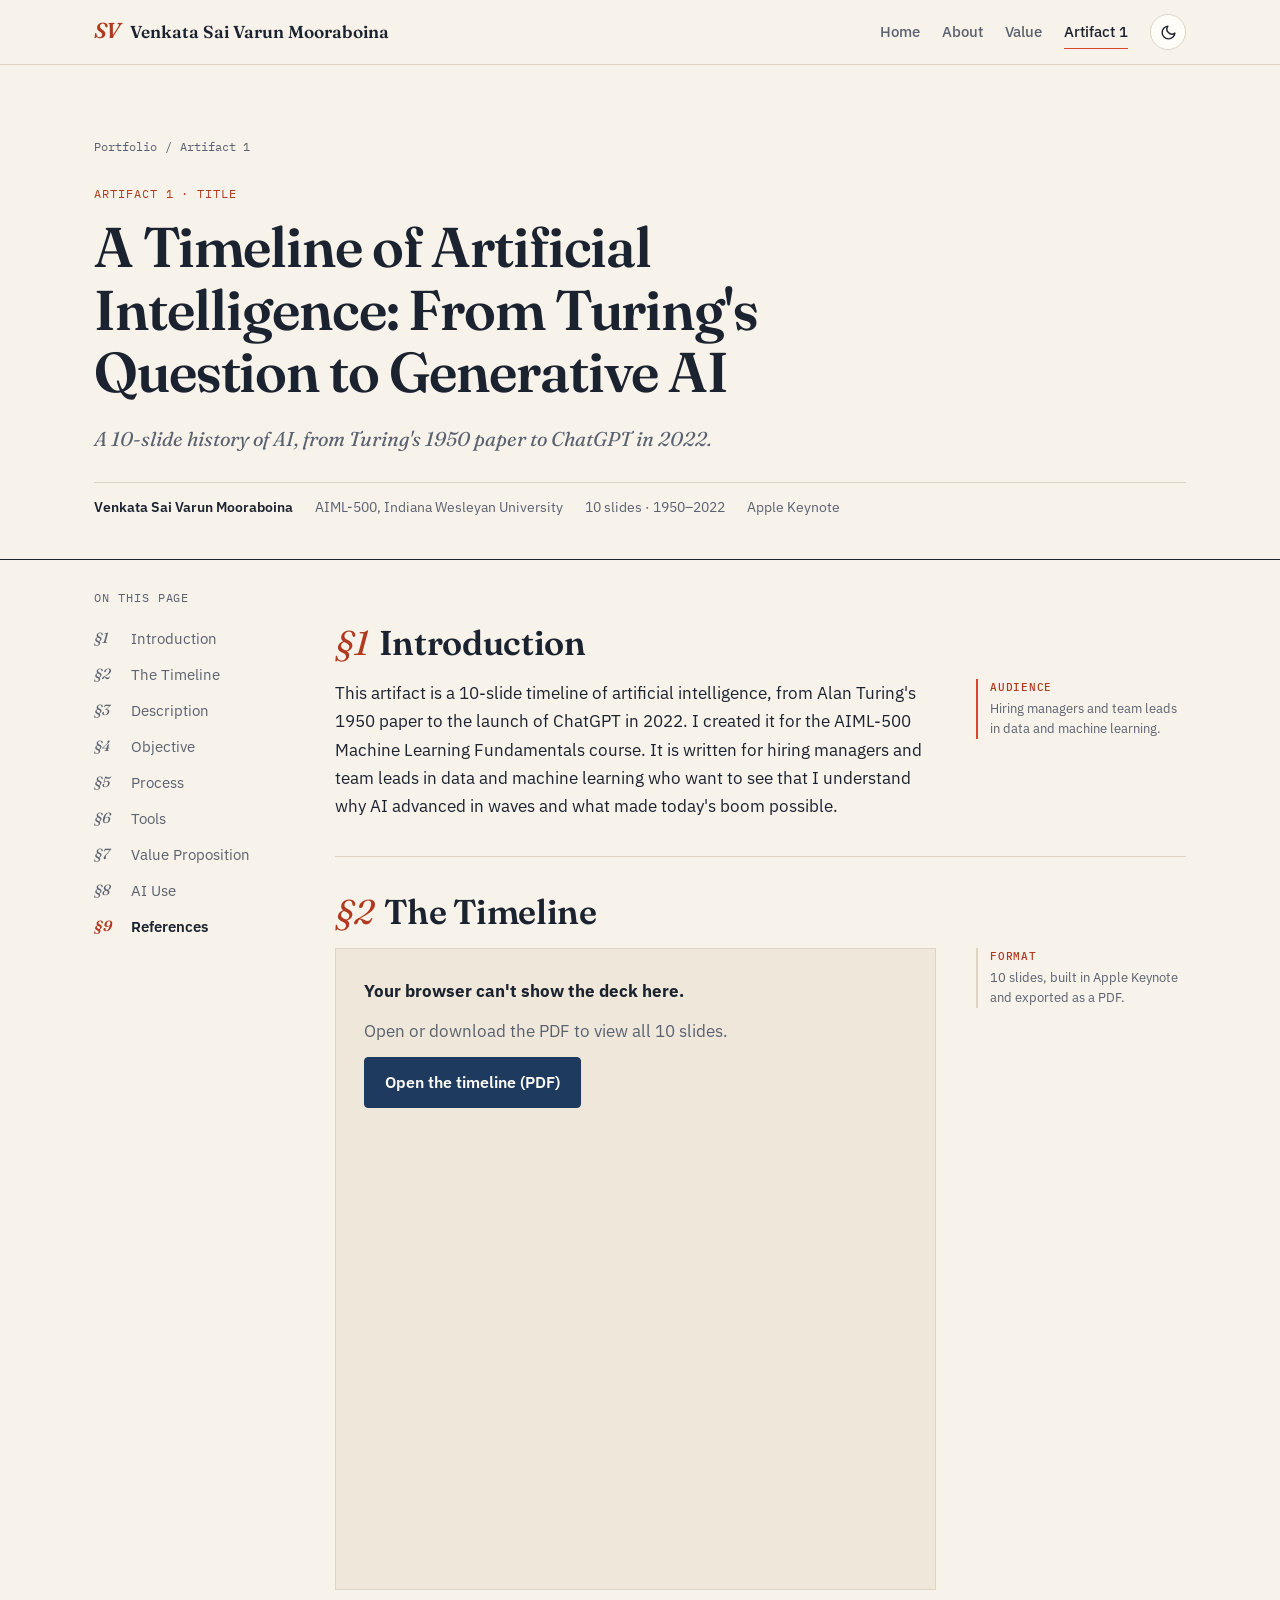
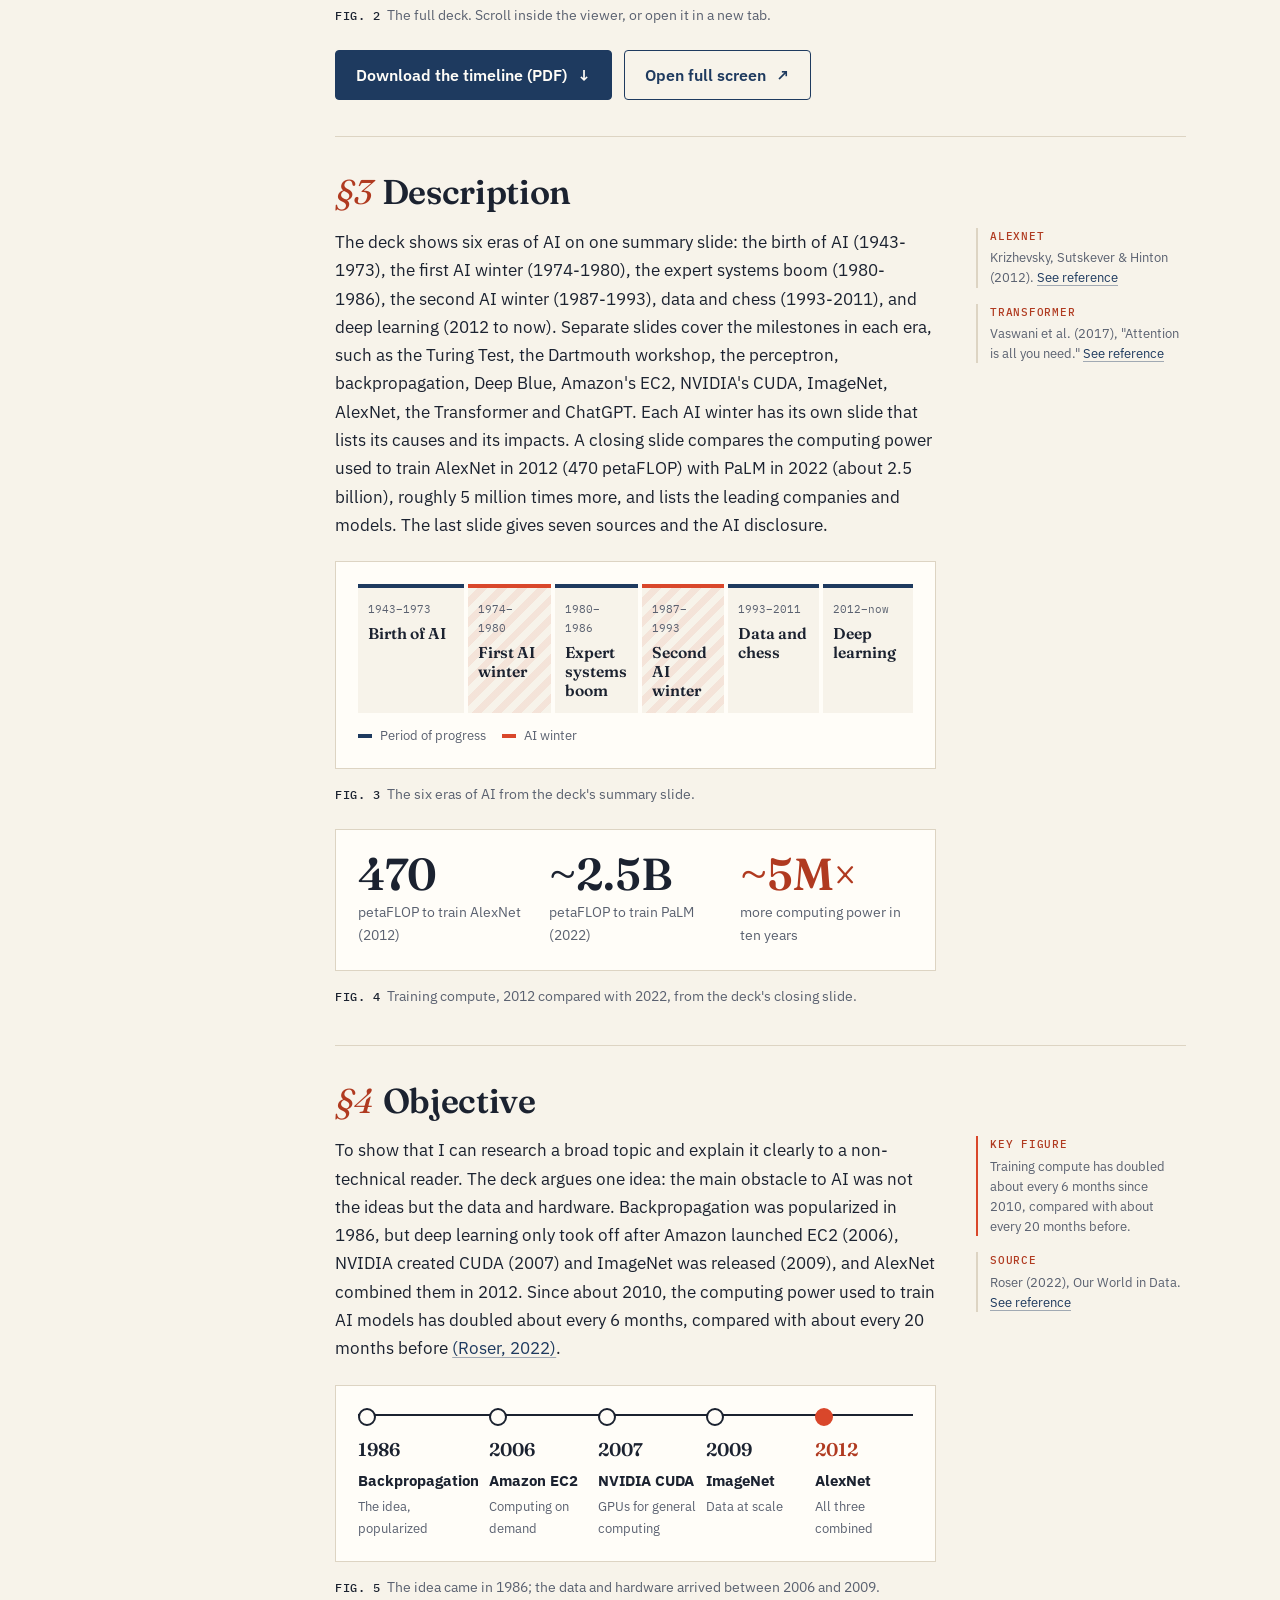
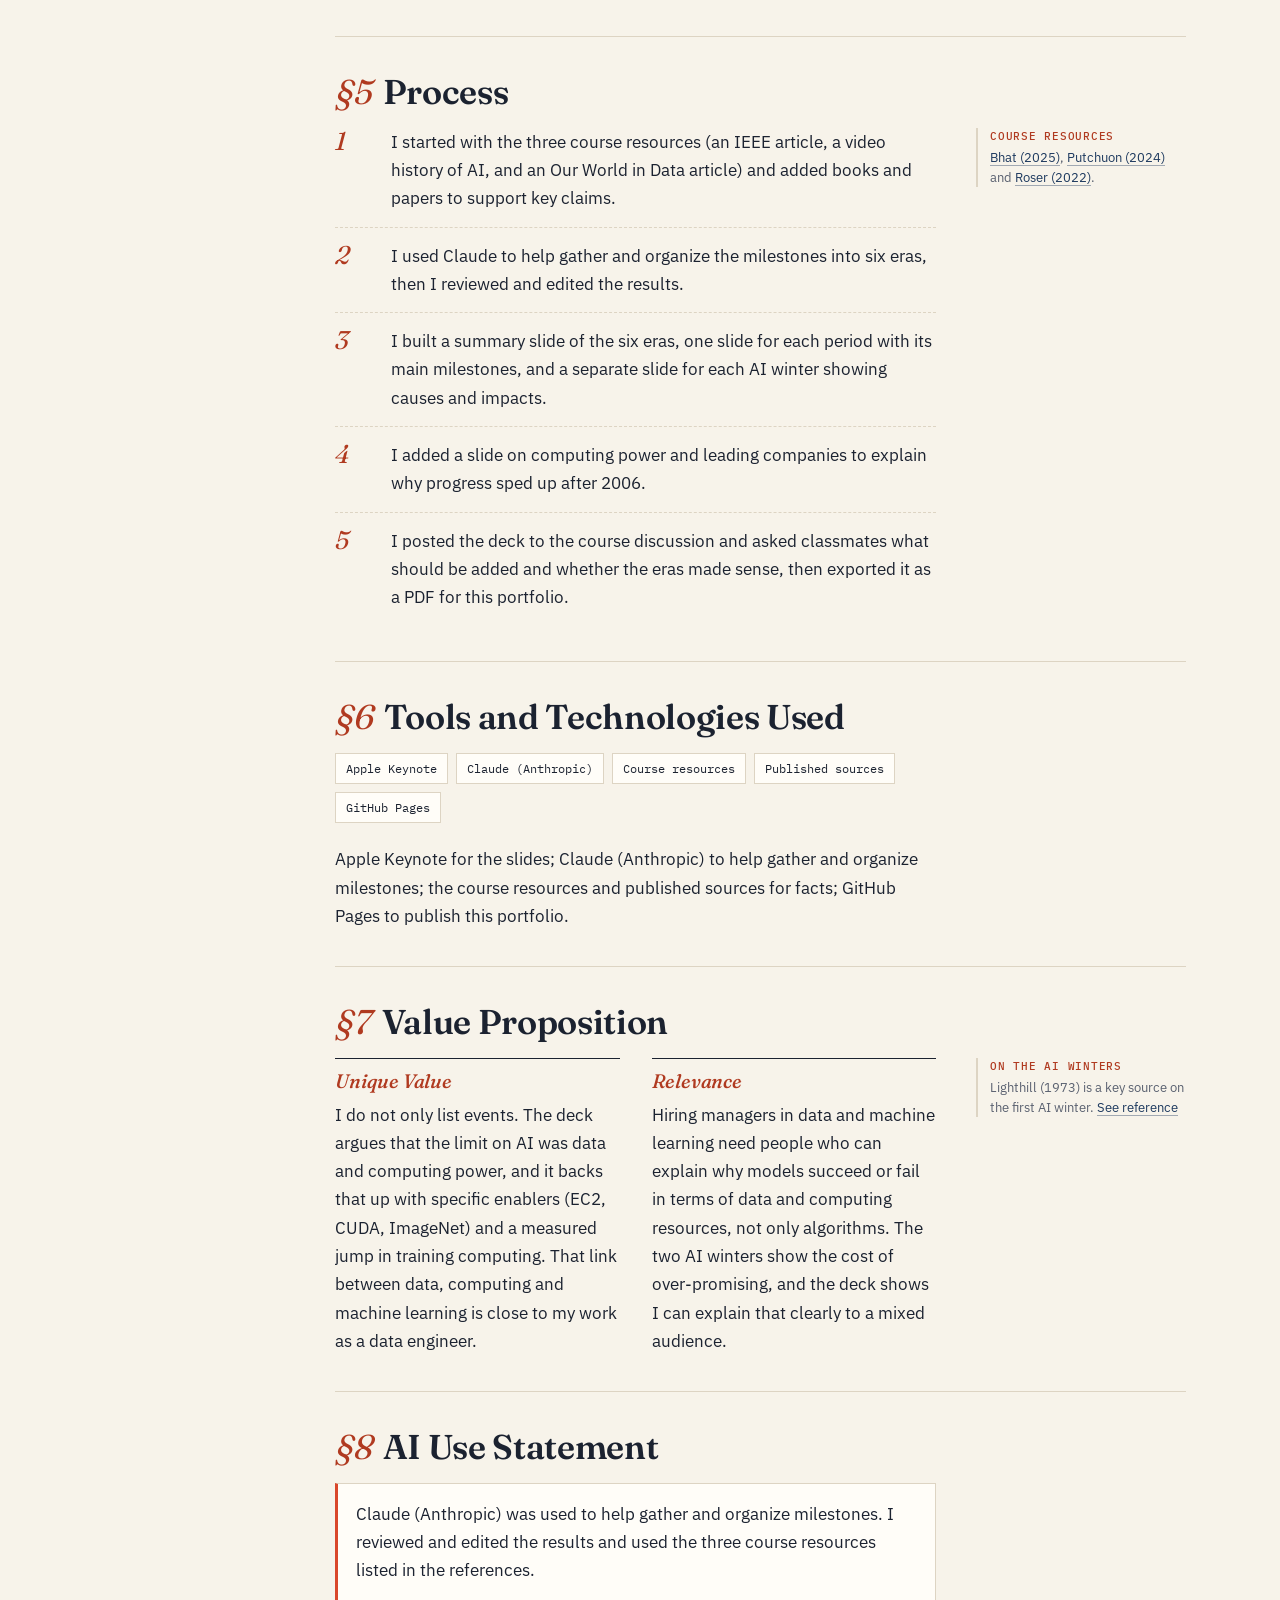
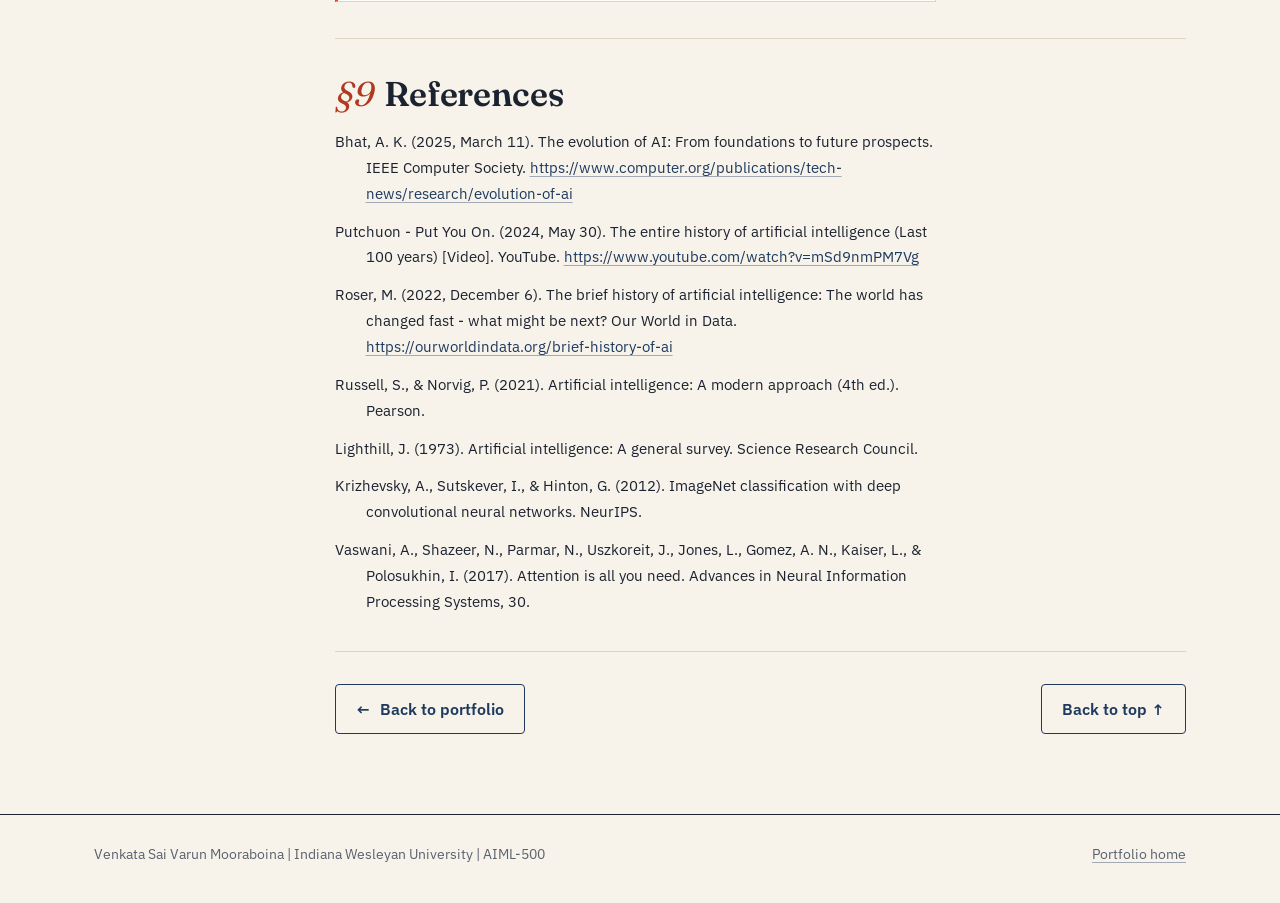
==== artifact-1.html @ 51bb8f2c "feat: publish AIML-500 professional portfolio Home page (About Me, Value Proposition, Artifacts) and" ====
<!DOCTYPE html>
<html lang="en">
<head>
  <meta charset="utf-8">
  <meta name="viewport" content="width=device-width, initial-scale=1">
  <title>Artifact 1: A Timeline of Artificial Intelligence - Venkata Sai Varun Mooraboina</title>
  <meta name="description" content="A 10-slide timeline of artificial intelligence from Turing's 1950 paper to ChatGPT in 2022.">
  <meta name="author" content="Venkata Sai Varun Mooraboina">
  <meta property="og:type" content="article">
  <meta property="og:title" content="A Timeline of Artificial Intelligence: From Turing's Question to Generative AI">
  <meta property="og:description" content="A 10-slide timeline of artificial intelligence from Turing's 1950 paper to ChatGPT in 2022.">
  <meta name="theme-color" content="#F7F3EA">
  <link rel="icon" href="data:image/svg+xml,%3Csvg xmlns='http://www.w3.org/2000/svg' viewBox='0 0 64 64'%3E%3Crect width='64' height='64' rx='14' fill='%231E3A5F'/%3E%3Ctext x='32' y='43' font-family='Georgia,serif' font-style='italic' font-weight='700' font-size='30' text-anchor='middle' fill='%23FFFDF8'%3ESV%3C/text%3E%3Ccircle cx='50' cy='48' r='4' fill='%23D9472B'/%3E%3C/svg%3E">
  <script>try{var t=localStorage.getItem("theme");if(t)document.documentElement.setAttribute("data-theme",t)}catch(e){}</script>
  <link rel="preconnect" href="https://fonts.googleapis.com">
  <link rel="preconnect" href="https://fonts.gstatic.com" crossorigin>
  <link rel="stylesheet" href="https://fonts.googleapis.com/css2?family=Fraunces:ital,opsz,wght@0,9..144,400;0,9..144,600;1,9..144,400;1,9..144,500;1,9..144,600&family=IBM+Plex+Sans:wght@400;500;600&family=IBM+Plex+Mono:wght@400;500&display=swap">
  <link rel="stylesheet" href="style.css">
</head>
<body>
  <a class="skip" href="#main">Skip to content</a>

  <header class="top">
    <div class="wrap nav">
      <a class="brand" href="index.html" aria-label="Venkata Sai Varun Mooraboina, home">
        <span class="brand-mark" aria-hidden="true">SV</span>
        <span class="brand-name">Venkata Sai Varun Mooraboina</span>
        <span class="brand-short" aria-hidden="true">Sai Varun</span>
      </a>
      <nav class="nav-links" aria-label="Main">
        <a href="index.html">Home</a>
        <a class="hide-sm" href="index.html#about">About</a>
        <a class="hide-sm" href="index.html#value">Value</a>
        <a href="artifact-1.html" aria-current="page">Artifact 1</a>
        <button class="theme-toggle" type="button" aria-label="Switch theme">
          <svg class="moon" viewBox="0 0 24 24" fill="none" stroke="currentColor" stroke-width="2" stroke-linecap="round" stroke-linejoin="round" aria-hidden="true"><path d="M21 12.8A9 9 0 1 1 11.2 3a7 7 0 0 0 9.8 9.8z"/></svg>
          <svg class="sun" viewBox="0 0 24 24" fill="none" stroke="currentColor" stroke-width="2" stroke-linecap="round" aria-hidden="true"><circle cx="12" cy="12" r="4"/><path d="M12 2v2M12 20v2M4.9 4.9l1.4 1.4M17.7 17.7l1.4 1.4M2 12h2M20 12h2M4.9 19.1l1.4-1.4M17.7 6.3l1.4-1.4"/></svg>
        </button>
      </nav>
    </div>
  </header>

  <main id="main">
    <header class="paper-head">
      <div class="wrap">
        <nav class="crumbs" aria-label="Breadcrumb"><a href="index.html">Portfolio</a><span aria-hidden="true">/</span><span>Artifact 1</span></nav>
        <p class="label accent">Artifact 1 · Title</p>
        <h1>A Timeline of Artificial Intelligence: From Turing's Question to Generative AI</h1>
        <p class="standfirst">A 10-slide history of AI, from Turing's 1950 paper to ChatGPT in 2022.</p>
        <ul class="paper-meta" aria-label="Artifact details">
          <li><b>Venkata Sai Varun Mooraboina</b></li>
          <li>AIML-500, Indiana Wesleyan University</li>
          <li>10 slides · 1950–2022</li>
          <li>Apple Keynote</li>
        </ul>
      </div>
    </header>

    <div class="wrap layout">
      <nav class="toc" aria-label="On this page">
        <p class="label">On this page</p>
        <ol>
          <li><a href="#introduction">Introduction</a></li>
          <li><a href="#timeline">The Timeline</a></li>
          <li><a href="#description">Description</a></li>
          <li><a href="#objective">Objective</a></li>
          <li><a href="#process">Process</a></li>
          <li><a href="#tools">Tools</a></li>
          <li><a href="#value">Value Proposition</a></li>
          <li><a href="#ai-use">AI Use</a></li>
          <li><a href="#references">References</a></li>
        </ol>
      </nav>

      <div class="content">
        <section class="part" id="introduction" aria-labelledby="introduction-h">
          <h2 id="introduction-h"><span class="sec-no" aria-hidden="true">§1</span>Introduction</h2>
          <div class="part-body">
            <p>This artifact is a 10-slide timeline of artificial intelligence, from Alan Turing's 1950 paper to the launch of ChatGPT in 2022. I created it for the AIML-500 Machine Learning Fundamentals course. It is written for hiring managers and team leads in data and machine learning who want to see that I understand why AI advanced in waves and what made today's boom possible.</p>
          </div>
          <aside class="notes" aria-label="Notes">
            <p class="note lit"><b>Audience</b>Hiring managers and team leads in data and machine learning.</p>
          </aside>
        </section>

        <section class="part" id="timeline" aria-labelledby="timeline-h">
          <h2 id="timeline-h"><span class="sec-no" aria-hidden="true">§2</span>The Timeline</h2>
          <div class="part-body">
            <figure>
              <div class="viewer-wrap">
                <object class="viewer" data="assets/AI_Timeline_Deck.pdf#view=FitH" type="application/pdf" aria-label="AI timeline deck, 10 slides">
                  <div class="viewer-fallback">
                    <p><strong>Your browser can't show the deck here.</strong></p>
                    <p class="muted">Open or download the PDF to view all 10 slides.</p>
                    <a class="btn btn-ink" href="assets/AI_Timeline_Deck.pdf">Open the timeline (PDF)</a>
                  </div>
                </object>
              </div>
              <figcaption class="figcap"><b>Fig. 2</b>The full deck. Scroll inside the viewer, or open it in a new tab.</figcaption>
            </figure>
            <div class="btn-row">
              <a class="btn btn-ink" href="assets/AI_Timeline_Deck.pdf" download>Download the timeline (PDF) <span class="arr" aria-hidden="true">↓</span></a>
              <a class="btn btn-line" href="assets/AI_Timeline_Deck.pdf" target="_blank" rel="noopener">Open full screen <span class="arr" aria-hidden="true">↗</span></a>
            </div>
          </div>
          <aside class="notes" aria-label="Notes">
            <p class="note"><b>Format</b>10 slides, built in Apple Keynote and exported as a PDF.</p>
          </aside>
        </section>

        <section class="part" id="description" aria-labelledby="description-h">
          <h2 id="description-h"><span class="sec-no" aria-hidden="true">§3</span>Description</h2>
          <div class="part-body">
            <p>The deck shows six eras of AI on one summary slide: the birth of AI (1943-1973), the first AI winter (1974-1980), the expert systems boom (1980-1986), the second AI winter (1987-1993), data and chess (1993-2011), and deep learning (2012 to now). Separate slides cover the milestones in each era, such as the Turing Test, the Dartmouth workshop, the perceptron, backpropagation, Deep Blue, Amazon's EC2, NVIDIA's CUDA, ImageNet, AlexNet, the Transformer and ChatGPT. Each AI winter has its own slide that lists its causes and its impacts. A closing slide compares the computing power used to train AlexNet in 2012 (470 petaFLOP) with PaLM in 2022 (about 2.5 billion), roughly 5 million times more, and lists the leading companies and models. The last slide gives seven sources and the AI disclosure.</p>

            <figure>
              <div class="fig-frame">
                <ol class="eras">
                  <li style="--span:22"><span class="yrs">1943–1973</span><b>Birth of AI</b></li>
                  <li class="winter" style="--span:16"><span class="yrs">1974–1980</span><b>First AI winter</b></li>
                  <li style="--span:16"><span class="yrs">1980–1986</span><b>Expert systems boom</b></li>
                  <li class="winter" style="--span:16"><span class="yrs">1987–1993</span><b>Second AI winter</b></li>
                  <li style="--span:18"><span class="yrs">1993–2011</span><b>Data and chess</b></li>
                  <li style="--span:18"><span class="yrs">2012–now</span><b>Deep learning</b></li>
                </ol>
                <div class="legend"><span>Period of progress</span><span class="w">AI winter</span></div>
              </div>
              <figcaption class="figcap"><b>Fig. 3</b>The six eras of AI from the deck's summary slide.</figcaption>
            </figure>

            <figure>
              <div class="fig-frame">
                <div class="stats">
                  <div class="stat"><b>470</b><span>petaFLOP to train AlexNet (2012)</span></div>
                  <div class="stat"><b>~2.5B</b><span>petaFLOP to train PaLM (2022)</span></div>
                  <div class="stat hot"><b>~5M×</b><span>more computing power in ten years</span></div>
                </div>
              </div>
              <figcaption class="figcap"><b>Fig. 4</b>Training compute, 2012 compared with 2022, from the deck's closing slide.</figcaption>
            </figure>
          </div>
          <aside class="notes" aria-label="Notes">
            <p class="note"><b>AlexNet</b>Krizhevsky, Sutskever &amp; Hinton (2012). <a href="#ref-krizhevsky">See reference</a></p>
            <p class="note"><b>Transformer</b>Vaswani et al. (2017), "Attention is all you need." <a href="#ref-vaswani">See reference</a></p>
          </aside>
        </section>

        <section class="part" id="objective" aria-labelledby="objective-h">
          <h2 id="objective-h"><span class="sec-no" aria-hidden="true">§4</span>Objective</h2>
          <div class="part-body">
            <p>To show that I can research a broad topic and explain it clearly to a non-technical reader. The deck argues one idea: the main obstacle to AI was not the ideas but the data and hardware. Backpropagation was popularized in 1986, but deep learning only took off after Amazon launched EC2 (2006), NVIDIA created CUDA (2007) and ImageNet was released (2009), and AlexNet combined them in 2012. Since about 2010, the computing power used to train AI models has doubled about every 6 months, compared with about every 20 months before <a class="cite" href="#ref-roser">(Roser, 2022)</a>.</p>

            <figure>
              <div class="fig-frame">
                <ol class="enablers">
                  <li><span class="yr">1986</span><b>Backpropagation</b><span>The idea, popularized</span></li>
                  <li><span class="yr">2006</span><b>Amazon EC2</b><span>Computing on demand</span></li>
                  <li><span class="yr">2007</span><b>NVIDIA CUDA</b><span>GPUs for general computing</span></li>
                  <li><span class="yr">2009</span><b>ImageNet</b><span>Data at scale</span></li>
                  <li class="hot"><span class="yr">2012</span><b>AlexNet</b><span>All three combined</span></li>
                </ol>
              </div>
              <figcaption class="figcap"><b>Fig. 5</b>The idea came in 1986; the data and hardware arrived between 2006 and 2009.</figcaption>
            </figure>
          </div>
          <aside class="notes" aria-label="Notes">
            <p class="note lit"><b>Key figure</b>Training compute has doubled about every 6 months since 2010, compared with about every 20 months before.</p>
            <p class="note"><b>Source</b>Roser (2022), Our World in Data. <a href="#ref-roser">See reference</a></p>
          </aside>
        </section>

        <section class="part" id="process" aria-labelledby="process-h">
          <h2 id="process-h"><span class="sec-no" aria-hidden="true">§5</span>Process</h2>
          <div class="part-body">
            <ol class="steps">
              <li>I started with the three course resources (an IEEE article, a video history of AI, and an Our World in Data article) and added books and papers to support key claims.</li>
              <li>I used Claude to help gather and organize the milestones into six eras, then I reviewed and edited the results.</li>
              <li>I built a summary slide of the six eras, one slide for each period with its main milestones, and a separate slide for each AI winter showing causes and impacts.</li>
              <li>I added a slide on computing power and leading companies to explain why progress sped up after 2006.</li>
              <li>I posted the deck to the course discussion and asked classmates what should be added and whether the eras made sense, then exported it as a PDF for this portfolio.</li>
            </ol>
          </div>
          <aside class="notes" aria-label="Notes">
            <p class="note"><b>Course resources</b><a href="#ref-bhat">Bhat (2025)</a>, <a href="#ref-putchuon">Putchuon (2024)</a> and <a href="#ref-roser">Roser (2022)</a>.</p>
          </aside>
        </section>

        <section class="part" id="tools" aria-labelledby="tools-h">
          <h2 id="tools-h"><span class="sec-no" aria-hidden="true">§6</span>Tools and Technologies Used</h2>
          <div class="part-body">
            <ul class="tools" aria-hidden="true"><li>Apple Keynote</li><li>Claude (Anthropic)</li><li>Course resources</li><li>Published sources</li><li>GitHub Pages</li></ul>
            <p>Apple Keynote for the slides; Claude (Anthropic) to help gather and organize milestones; the course resources and published sources for facts; GitHub Pages to publish this portfolio.</p>
          </div>
        </section>

        <section class="part" id="value" aria-labelledby="value-h">
          <h2 id="value-h"><span class="sec-no" aria-hidden="true">§7</span>Value Proposition</h2>
          <div class="part-body">
            <div class="duo">
              <div>
                <h3>Unique Value</h3>
                <p>I do not only list events. The deck argues that the limit on AI was data and computing power, and it backs that up with specific enablers (EC2, CUDA, ImageNet) and a measured jump in training computing. That link between data, computing and machine learning is close to my work as a data engineer.</p>
              </div>
              <div>
                <h3>Relevance</h3>
                <p>Hiring managers in data and machine learning need people who can explain why models succeed or fail in terms of data and computing resources, not only algorithms. The two AI winters show the cost of over-promising, and the deck shows I can explain that clearly to a mixed audience.</p>
              </div>
            </div>
          </div>
          <aside class="notes" aria-label="Notes">
            <p class="note"><b>On the AI winters</b>Lighthill (1973) is a key source on the first AI winter. <a href="#ref-lighthill">See reference</a></p>
          </aside>
        </section>

        <section class="part" id="ai-use" aria-labelledby="ai-use-h">
          <h2 id="ai-use-h"><span class="sec-no" aria-hidden="true">§8</span>AI Use Statement</h2>
          <div class="part-body">
            <p class="boxed">Claude (Anthropic) was used to help gather and organize milestones. I reviewed and edited the results and used the three course resources listed in the references.</p>
          </div>
        </section>

        <section class="part" id="references" aria-labelledby="references-h">
          <h2 id="references-h"><span class="sec-no" aria-hidden="true">§9</span>References</h2>
          <div class="part-body refs">
            <p id="ref-bhat">Bhat, A. K. (2025, March 11). The evolution of AI: From foundations to future prospects. IEEE Computer Society. <a href="https://www.computer.org/publications/tech-news/research/evolution-of-ai">https://www.computer.org/publications/tech-news/research/evolution-of-ai</a></p>
            <p id="ref-putchuon">Putchuon - Put You On. (2024, May 30). The entire history of artificial intelligence (Last 100 years) [Video]. YouTube. <a href="https://www.youtube.com/watch?v=mSd9nmPM7Vg">https://www.youtube.com/watch?v=mSd9nmPM7Vg</a></p>
            <p id="ref-roser">Roser, M. (2022, December 6). The brief history of artificial intelligence: The world has changed fast - what might be next? Our World in Data. <a href="https://ourworldindata.org/brief-history-of-ai">https://ourworldindata.org/brief-history-of-ai</a></p>
            <p id="ref-russell">Russell, S., &amp; Norvig, P. (2021). Artificial intelligence: A modern approach (4th ed.). Pearson.</p>
            <p id="ref-lighthill">Lighthill, J. (1973). Artificial intelligence: A general survey. Science Research Council.</p>
            <p id="ref-krizhevsky">Krizhevsky, A., Sutskever, I., &amp; Hinton, G. (2012). ImageNet classification with deep convolutional neural networks. NeurIPS.</p>
            <p id="ref-vaswani">Vaswani, A., Shazeer, N., Parmar, N., Uszkoreit, J., Jones, L., Gomez, A. N., Kaiser, L., &amp; Polosukhin, I. (2017). Attention is all you need. Advances in Neural Information Processing Systems, 30.</p>
          </div>
        </section>

        <nav class="pager" aria-label="Portfolio pages">
          <a class="btn btn-line" href="index.html"><span aria-hidden="true">←</span> Back to portfolio</a>
          <a class="btn btn-line" href="#main">Back to top ↑</a>
        </nav>
      </div>
    </div>
  </main>

  <footer class="site">
    <div class="wrap foot">
      <span>Venkata Sai Varun Mooraboina | Indiana Wesleyan University | AIML-500</span>
      <a href="index.html">Portfolio home</a>
    </div>
  </footer>

  <script src="script.js" defer></script>
</body>
</html>
---- style.css ----
/* Professional Portfolio — Venkata Sai Varun Mooraboina
   "Research notebook": warm paper, ink blue, one vermilion accent.
   Fraunces (serif headings), IBM Plex Sans (body), IBM Plex Mono (labels).
   Light by default; a "night reading" dark theme follows the device or the toggle. */

:root {
  --paper: #F7F3EA; --paper-2: #EFE8DA; --card: #FFFDF8;
  --ink: #1B2230; --ink-blue: #1E3A5F; --muted: #5A6170; --line: #DDD4C3;
  --accent: #D9472B; --accent-text: #B03A20; --on-ink: #FFFDF8;
  --serif: "Fraunces", "Iowan Old Style", Georgia, serif;
  --sans: "IBM Plex Sans", "Helvetica Neue", Arial, system-ui, sans-serif;
  --mono: "IBM Plex Mono", ui-monospace, Menlo, monospace;
  --wrap: 1140px;
  color-scheme: light;
}
@media (prefers-color-scheme: dark) {
  :root:not([data-theme="light"]) {
    --paper: #14171C; --paper-2: #1A1E24; --card: #1D2229;
    --ink: #ECE7DC; --ink-blue: #A9C2E2; --muted: #A2A8B1; --line: #2E343D;
    --accent: #FF7A59; --accent-text: #FF8D70; --on-ink: #14171C;
    color-scheme: dark;
  }
}
:root[data-theme="dark"] {
  --paper: #14171C; --paper-2: #1A1E24; --card: #1D2229;
  --ink: #ECE7DC; --ink-blue: #A9C2E2; --muted: #A2A8B1; --line: #2E343D;
  --accent: #FF7A59; --accent-text: #FF8D70; --on-ink: #14171C;
  color-scheme: dark;
}

/* ---------- Base ---------- */
* { box-sizing: border-box; }
html { scroll-behavior: smooth; scroll-padding-top: 80px; }
body {
  margin: 0; background: var(--paper); color: var(--ink);
  font-family: var(--sans); font-size: 1.04rem; line-height: 1.7;
  -webkit-font-smoothing: antialiased; overflow-x: hidden;
}
a { color: var(--ink-blue); text-decoration-color: color-mix(in srgb, var(--ink-blue) 40%, transparent); text-underline-offset: 3px; }
a:hover { color: var(--accent-text); text-decoration-color: currentColor; }
:focus-visible { outline: 2px solid var(--accent); outline-offset: 3px; border-radius: 4px; }
h1, h2, h3 { font-family: var(--serif); font-weight: 600; line-height: 1.12; letter-spacing: -0.01em; text-wrap: balance; margin: 0; }
h1 { font-size: clamp(2.4rem, 6vw, 4.4rem); letter-spacing: -0.02em; }
h2 { font-size: clamp(1.6rem, 3vw, 2.15rem); }
h3 { font-size: 1.22rem; }
p { margin: 0; }
.wrap { max-width: var(--wrap); margin-inline: auto; padding-inline: 24px; }
@media (max-width: 600px) { .wrap { padding-inline: 16px; } }

.skip { position: absolute; left: 16px; top: -60px; z-index: 50; background: var(--ink-blue); color: var(--on-ink); padding: 10px 16px; border-radius: 6px; text-decoration: none; font-weight: 600; }
.skip:focus { top: 12px; color: var(--on-ink); }

.label { font-family: var(--mono); font-size: .74rem; letter-spacing: .08em; text-transform: uppercase; color: var(--muted); margin: 0; }
.label.accent { color: var(--accent-text); }
.muted { color: var(--muted); }
.sec-no { font-family: var(--serif); font-style: italic; font-weight: 400; color: var(--accent-text); margin-right: .3em; }

/* ---------- Buttons ---------- */
.btn {
  display: inline-flex; align-items: center; gap: 10px; padding: 11px 20px; border-radius: 4px;
  font: inherit; font-weight: 600; font-size: .98rem; text-decoration: none; cursor: pointer;
  border: 1.5px solid var(--ink-blue); transition: background .2s ease, color .2s ease, border-color .2s ease;
}
.btn-ink { background: var(--ink-blue); color: var(--on-ink); }
.btn-ink:hover { background: var(--accent); border-color: var(--accent); color: var(--on-ink); }
.btn-line { background: transparent; color: var(--ink-blue); }
.btn-line:hover { border-color: var(--accent); color: var(--accent-text); }
.btn .arr { transition: transform .2s ease; }
.btn:hover .arr { transform: translateX(3px); }
.btn-row { display: flex; flex-wrap: wrap; gap: 12px; align-items: center; }

/* ---------- Header ---------- */
header.top {
  position: sticky; top: 0; z-index: 20; border-bottom: 1px solid var(--line);
  background: color-mix(in srgb, var(--paper) 88%, transparent);
  backdrop-filter: blur(10px); -webkit-backdrop-filter: blur(10px);
}
.nav { display: flex; align-items: center; justify-content: space-between; gap: 16px; padding-block: 14px; }
.brand { display: flex; align-items: baseline; gap: 10px; min-width: 0; text-decoration: none; color: var(--ink); }
.brand:hover { color: var(--ink); }
.brand-mark { font-family: var(--serif); font-style: italic; font-weight: 600; font-size: 1.35rem; color: var(--accent-text); line-height: 1; }
.brand-name { font-family: var(--serif); font-weight: 600; font-size: 1.08rem; white-space: nowrap; overflow: hidden; text-overflow: ellipsis; }
.brand-short { display: none; font-family: var(--serif); font-weight: 600; }
.nav-links { display: flex; align-items: center; gap: 22px; }
.nav-links a { color: var(--muted); text-decoration: none; font-size: .95rem; font-weight: 500; white-space: nowrap; padding-block: 4px; border-bottom: 1.5px solid transparent; }
.nav-links a:hover { color: var(--ink); border-bottom-color: var(--line); }
.nav-links a[aria-current="page"] { color: var(--ink); border-bottom-color: var(--accent); }
.theme-toggle {
  flex: none; width: 36px; height: 36px; border-radius: 50%; border: 1px solid var(--line);
  background: var(--card); color: var(--ink); display: grid; place-items: center; cursor: pointer;
}
.theme-toggle:hover { border-color: var(--accent); }
.theme-toggle svg { width: 17px; height: 17px; }
.theme-toggle .sun { display: none; }
:root[data-theme="dark"] .theme-toggle .sun { display: block; }
:root[data-theme="dark"] .theme-toggle .moon { display: none; }
@media (max-width: 720px) {
  .nav-links { gap: 16px; }
  .nav-links .hide-sm, .brand-name { display: none; }
  .brand-short { display: inline; }
}

/* ---------- Home: masthead ---------- */
.masthead { padding-block: clamp(36px, 6vw, 72px) clamp(48px, 7vw, 80px); }
.masthead-rule { display: flex; justify-content: space-between; flex-wrap: wrap; gap: 6px 20px; padding-block: 10px; border-block: 1px solid var(--ink); margin-bottom: clamp(28px, 5vw, 52px); }
.masthead-grid { display: grid; grid-template-columns: 1.35fr .65fr; gap: clamp(24px, 5vw, 64px); align-items: end; }
@media (max-width: 880px) { .masthead-grid { grid-template-columns: 1fr; } }
.masthead-copy { display: grid; gap: 22px; min-width: 0; }
.masthead h1 .tagline { display: block; font-style: italic; font-weight: 400; color: var(--accent-text); font-size: .5em; letter-spacing: -0.005em; margin-top: 14px; }
.standfirst { font-size: 1.15rem; color: var(--muted); max-width: 52ch; }
.masthead-side { display: grid; gap: 18px; }
.byline { display: grid; gap: 8px; margin: 0; list-style: none; border-left: 2px solid var(--accent); padding: 2px 0 2px 16px; font-size: .95rem; }
.byline b { display: block; font-family: var(--mono); font-weight: 500; font-size: .68rem; letter-spacing: .07em; text-transform: uppercase; color: var(--muted); }

/* Figure captions */
figure { margin: 0; }
.figcap { font-size: .88rem; color: var(--muted); margin-top: 14px; }
.figcap b { font-family: var(--mono); font-weight: 500; font-size: .76rem; letter-spacing: .05em; color: var(--ink); margin-right: 6px; text-transform: uppercase; }

/* Home: AI milestones timeline */
.milestones { margin-top: clamp(40px, 6vw, 64px); padding-top: 28px; border-top: 1px solid var(--line); }
.ms { position: relative; display: grid; grid-template-columns: repeat(6, 1fr); margin: 0; padding: 0; list-style: none; }
.ms::before { content: ""; position: absolute; left: 0; right: 0; top: 41px; height: 2px; background: var(--ink); }
.ms li { position: relative; display: grid; gap: 4px; align-content: start; padding-right: 14px; }
.ms .yr { font-family: var(--serif); font-size: 1.5rem; font-weight: 600; line-height: 1; padding-bottom: 26px; }
.ms li::before { content: ""; position: absolute; left: 0; top: 35px; width: 14px; height: 14px; border-radius: 50%; background: var(--paper); border: 2px solid var(--ink); }
.ms b { font-weight: 600; font-size: .98rem; line-height: 1.3; }
.ms span:last-child { font-size: .84rem; color: var(--muted); line-height: 1.4; }
.ms li.hot::before { background: var(--accent); border-color: var(--accent); }
.ms li.hot .yr { color: var(--accent-text); }
.ms-link { margin-top: 18px; }
@media (max-width: 760px) {
  .ms { grid-template-columns: 1fr; gap: 16px; padding-left: 28px; }
  .ms::before { left: 6px; right: auto; top: 6px; bottom: 6px; width: 2px; height: auto; }
  .ms li { grid-template-columns: 60px 1fr; column-gap: 12px; padding: 0; }
  .ms li::before { left: -28px; top: 5px; }
  .ms .yr { grid-row: span 2; font-size: 1.25rem; padding: 0; }
}

/* ---------- Home: numbered sections ---------- */
.sec { padding-block: clamp(56px, 8vw, 96px); border-top: 1px solid var(--line); }
.sec.tint { background: var(--paper-2); }
.sec-head { display: grid; gap: 10px; margin-bottom: 32px; max-width: 70ch; }
.two-col { display: grid; grid-template-columns: 1.25fr .75fr; gap: clamp(24px, 5vw, 64px); align-items: start; }
@media (max-width: 880px) { .two-col { grid-template-columns: 1fr; } }
.prose { display: grid; gap: 18px; max-width: 66ch; }
.prose.dropcap > p:first-child::first-letter {
  float: left; font-family: var(--serif); font-weight: 600; font-size: 3.6em; line-height: .8;
  padding: 6px 10px 0 0; color: var(--accent-text);
}
.index-card { margin: 0; padding: 6px 20px; background: var(--card); border: 1px solid var(--line); border-top: 3px solid var(--ink-blue); }
.index-card div { display: grid; gap: 2px; padding-block: 13px; border-bottom: 1px dashed var(--line); }
.index-card div:last-child { border-bottom: none; }
.index-card dt { font-family: var(--mono); font-size: .7rem; letter-spacing: .07em; text-transform: uppercase; color: var(--muted); }
.index-card dd { margin: 0; font-weight: 500; }

.pull { margin: 0; padding: 4px 0 4px clamp(18px, 3vw, 32px); border-left: 3px solid var(--accent); max-width: 34em; }
.pull p { font-family: var(--serif); font-style: italic; font-weight: 400; font-size: clamp(1.35rem, 2.6vw, 1.85rem); line-height: 1.4; }
.points { display: grid; grid-template-columns: repeat(3, 1fr); gap: clamp(18px, 3vw, 36px); margin: 44px 0 0; padding: 0; list-style: none; counter-reset: pt; }
@media (max-width: 820px) { .points { grid-template-columns: 1fr; } }
.points li { counter-increment: pt; display: grid; gap: 6px; align-content: start; padding-top: 14px; border-top: 1px solid var(--ink); }
.points li::before { content: counter(pt, lower-roman) "."; font-family: var(--serif); font-style: italic; color: var(--accent-text); font-size: 1.1rem; }
.points p { color: var(--muted); font-size: .96rem; }

/* Artifacts as a contents list */
.contents { margin: 0; padding: 0; list-style: none; border-top: 1px solid var(--ink); }
.contents li { border-bottom: 1px solid var(--line); }
.entry { display: grid; grid-template-columns: 110px 1fr auto; gap: 8px 28px; align-items: baseline; padding: 26px 0; text-decoration: none; color: var(--ink); }
.entry:hover { color: var(--ink); }
a.entry:hover h3 { color: var(--accent-text); }
.entry .no { font-family: var(--serif); font-style: italic; font-size: 2.4rem; line-height: 1; color: var(--accent-text); }
.entry .body { display: grid; gap: 8px; }
.entry h3 { font-size: clamp(1.3rem, 2.4vw, 1.6rem); transition: color .2s ease; }
.entry p { color: var(--muted); }
.entry .go { font-weight: 600; color: var(--ink-blue); white-space: nowrap; }
.entry .go .arr { display: inline-block; transition: transform .2s ease; }
a.entry:hover .go .arr { transform: translateX(4px); }
.entry.soon .no, .entry.soon h3 { color: var(--muted); }
@media (max-width: 680px) {
  .entry { grid-template-columns: 52px 1fr; }
  .entry .no { font-size: 1.9rem; }
  .entry .go { grid-column: 2; }
}
.tags { display: flex; flex-wrap: wrap; gap: 6px 16px; margin: 0; padding: 0; list-style: none; font-family: var(--mono); font-size: .76rem; color: var(--muted); }
.tags li::before { content: "▪ "; color: var(--accent); }

/* ---------- Artifact page ---------- */
.paper-head { padding-block: clamp(36px, 6vw, 72px) clamp(28px, 4vw, 40px); border-bottom: 1px solid var(--ink); }
.crumbs { display: flex; gap: 8px; font-family: var(--mono); font-size: .76rem; color: var(--muted); margin-bottom: 26px; }
.crumbs a { color: var(--muted); text-decoration: none; }
.crumbs a:hover { color: var(--ink); }
.paper-head h1 { font-size: clamp(2rem, 4.8vw, 3.5rem); max-width: 24ch; margin-top: 12px; }
.paper-head .standfirst { margin-top: 18px; font-style: italic; font-family: var(--serif); font-size: 1.25rem; }
.paper-meta { display: flex; flex-wrap: wrap; gap: 6px 22px; margin: 26px 0 0; padding: 12px 0 0; list-style: none; border-top: 1px solid var(--line); font-size: .9rem; color: var(--muted); }
.paper-meta b { color: var(--ink); font-weight: 600; }

.layout { display: grid; grid-template-columns: 190px minmax(0, 1fr); gap: clamp(28px, 4vw, 56px); padding-block: 28px 80px; }
.toc { position: sticky; top: 84px; align-self: start; min-width: 0; }
.toc ol { list-style: none; margin: 12px 0 0; padding: 0; display: grid; gap: 1px; counter-reset: toc; }
.toc li { counter-increment: toc; }
.toc a { display: flex; gap: 8px; padding: 5px 0; color: var(--muted); text-decoration: none; font-size: .92rem; }
.toc a::before { content: "§" counter(toc); font-family: var(--serif); font-style: italic; min-width: 2em; }
.toc a:hover { color: var(--ink); }
.toc a.active { color: var(--ink); font-weight: 600; }
.toc a.active::before { color: var(--accent-text); }
@media (max-width: 920px) {
  .layout { grid-template-columns: 1fr; padding-top: 0; }
  .toc {
    top: 61px; z-index: 10; margin-inline: -24px; padding: 10px 24px;
    background: color-mix(in srgb, var(--paper) 92%, transparent);
    backdrop-filter: blur(10px); -webkit-backdrop-filter: blur(10px); border-bottom: 1px solid var(--line);
  }
  .toc .label { display: none; }
  .toc ol { display: flex; gap: 6px; margin: 0; overflow-x: auto; scrollbar-width: none; }
  .toc ol::-webkit-scrollbar { display: none; }
  .toc a { white-space: nowrap; padding: 5px 12px; border: 1px solid var(--line); border-radius: 999px; font-size: .85rem; background: var(--card); }
  .toc a::before { min-width: 0; }
  .toc a.active { border-color: var(--accent); }
}
@media (max-width: 600px) { .toc { margin-inline: -16px; padding-inline: 16px; } }

/* Each section: body + margin notes */
.content { min-width: 0; }
.part { display: grid; grid-template-columns: minmax(0, 1fr) 210px; gap: 16px 40px; padding-block: 36px; border-bottom: 1px solid var(--line); }
.part > h2 { grid-column: 1 / -1; }
.part-body { display: grid; gap: 22px; min-width: 0; align-content: start; }
.part-body > p { max-width: 68ch; }
.notes { display: grid; gap: 16px; align-content: start; }
.note { font-size: .84rem; line-height: 1.5; color: var(--muted); padding-left: 12px; border-left: 2px solid var(--line); }
.note b { display: block; font-family: var(--mono); font-weight: 500; font-size: .68rem; letter-spacing: .07em; text-transform: uppercase; color: var(--accent-text); margin-bottom: 3px; }
.note.lit { border-left-color: var(--accent); }
@media (max-width: 1100px) {
  .part { grid-template-columns: 1fr; }
  .notes { grid-template-columns: repeat(auto-fit, minmax(220px, 1fr)); }
}
.cite { white-space: nowrap; }

.fig-frame { border: 1px solid var(--line); background: var(--card); padding: clamp(14px, 2.4vw, 22px); }

.viewer-wrap { border: 1px solid var(--line); background: var(--paper-2); }
.viewer { display: block; width: 100%; height: min(72vh, 640px); border: 0; background: var(--paper-2); }
.viewer-fallback { padding: 28px; display: grid; gap: 12px; justify-items: start; }
@media (max-width: 600px) { .viewer { height: 420px; } }

/* Fig: six eras */
.eras { display: flex; gap: 4px; margin: 0; padding: 0; list-style: none; }
.eras li { flex: var(--span) 1 0; min-width: 0; display: grid; gap: 6px; align-content: start; padding: 12px 10px; background: var(--paper); border-top: 4px solid var(--ink-blue); }
.eras li.winter { border-top-color: var(--accent); background: repeating-linear-gradient(135deg, var(--paper) 0 7px, color-mix(in srgb, var(--accent) 9%, var(--paper)) 7px 14px); }
.eras .yrs { font-family: var(--mono); font-size: .7rem; color: var(--muted); }
.eras b { font-family: var(--serif); font-weight: 600; font-size: .98rem; line-height: 1.2; }
.legend { display: flex; flex-wrap: wrap; gap: 16px; font-size: .8rem; color: var(--muted); margin-top: 12px; }
.legend span::before { content: ""; display: inline-block; width: 14px; height: 4px; margin-right: 8px; vertical-align: middle; background: var(--ink-blue); }
.legend span.w::before { background: var(--accent); }
@media (max-width: 760px) {
  .eras { flex-direction: column; }
  .eras li { flex: none; grid-template-columns: 92px 1fr; align-items: baseline; border-top: none; border-left: 4px solid var(--ink-blue); }
  .eras li.winter { border-left-color: var(--accent); }
}

/* Fig: compute */
.stats { display: grid; grid-template-columns: repeat(3, 1fr); gap: 18px; }
@media (max-width: 680px) { .stats { grid-template-columns: 1fr; } }
.stat { display: grid; gap: 4px; }
.stat b { font-family: var(--serif); font-weight: 600; font-size: clamp(2rem, 4.4vw, 2.8rem); line-height: 1; font-variant-numeric: lining-nums tabular-nums; }
.stat.hot b { color: var(--accent-text); }
.stat span { font-size: .86rem; color: var(--muted); }

/* Fig: enablers */
.enablers { position: relative; display: grid; grid-template-columns: repeat(5, 1fr); gap: 10px; margin: 0; padding: 0; list-style: none; }
.enablers::before { content: ""; position: absolute; left: 0; right: 0; top: 6px; height: 2px; background: var(--ink); }
.enablers li { position: relative; display: grid; gap: 3px; align-content: start; padding-top: 26px; }
.enablers li::before { content: ""; position: absolute; top: 0; left: 0; width: 14px; height: 14px; border-radius: 50%; background: var(--card); border: 2px solid var(--ink); }
.enablers li.hot::before { background: var(--accent); border-color: var(--accent); }
.enablers .yr { font-family: var(--serif); font-weight: 600; font-size: 1.15rem; }
.enablers li.hot .yr { color: var(--accent-text); }
.enablers b { font-size: .92rem; }
.enablers span:last-child { font-size: .8rem; color: var(--muted); }
@media (max-width: 760px) {
  .enablers { grid-template-columns: 1fr; gap: 14px; padding-left: 28px; }
  .enablers::before { left: 6px; right: auto; top: 6px; bottom: 6px; width: 2px; height: auto; }
  .enablers li { padding-top: 0; }
  .enablers li::before { left: -28px; top: 5px; }
}

.steps { list-style: none; margin: 0; padding: 0; display: grid; counter-reset: step; }
.steps li { counter-increment: step; display: grid; grid-template-columns: 44px 1fr; gap: 12px; padding: 14px 0; border-top: 1px dashed var(--line); max-width: 72ch; }
.steps li:first-child { border-top: none; padding-top: 0; }
.steps li::before { content: counter(step); font-family: var(--serif); font-style: italic; font-size: 1.6rem; line-height: 1.05; color: var(--accent-text); }

.tools { display: flex; flex-wrap: wrap; gap: 8px; margin: 0; padding: 0; list-style: none; }
.tools li { font-family: var(--mono); font-size: .78rem; padding: 4px 10px; border: 1px solid var(--line); background: var(--card); }

.duo { display: grid; grid-template-columns: 1fr 1fr; gap: clamp(18px, 3vw, 32px); }
@media (max-width: 760px) { .duo { grid-template-columns: 1fr; } }
.duo > div { display: grid; gap: 8px; align-content: start; padding-top: 12px; border-top: 1px solid var(--ink); }
.duo h3 { font-style: italic; font-weight: 500; color: var(--accent-text); }

.boxed { padding: 16px 18px; background: var(--card); border: 1px solid var(--line); border-left: 3px solid var(--accent); max-width: 68ch; }

.refs { display: grid; gap: 12px; }
.refs p { padding-left: 2em; text-indent: -2em; overflow-wrap: anywhere; font-size: .95rem; max-width: 80ch; scroll-margin-top: 130px; }
.refs p:target { background: color-mix(in srgb, var(--accent) 12%, transparent); outline: 6px solid color-mix(in srgb, var(--accent) 12%, transparent); }

.pager { display: flex; justify-content: space-between; gap: 12px; flex-wrap: wrap; padding-top: 32px; }

/* ---------- Footer ---------- */
footer.site { padding-block: 28px 36px; border-top: 1px solid var(--ink); color: var(--muted); font-size: .88rem; }
.foot { display: flex; justify-content: space-between; flex-wrap: wrap; gap: 12px; }
.foot a { color: var(--muted); }

/* ---------- Motion ---------- */
@media (prefers-reduced-motion: no-preference) {
  .masthead-copy, .masthead-side, .milestones { animation: settle .8s cubic-bezier(.2,.7,.2,1) both; }
  .masthead-side { animation-delay: .08s; }
  .milestones { animation-delay: .16s; }
  @keyframes settle { from { transform: translateY(14px); } to { transform: none; } }
}
@media (prefers-reduced-motion: reduce) {
  html { scroll-behavior: auto; }
  *, *::before, *::after { animation: none !important; transition: none !important; }
}

@media print {
  header.top, .toc, .theme-toggle, .viewer-wrap, .skip, .pager { display: none !important; }
  body { background: #fff; color: #000; }
  .layout, .part { grid-template-columns: 1fr; }
}
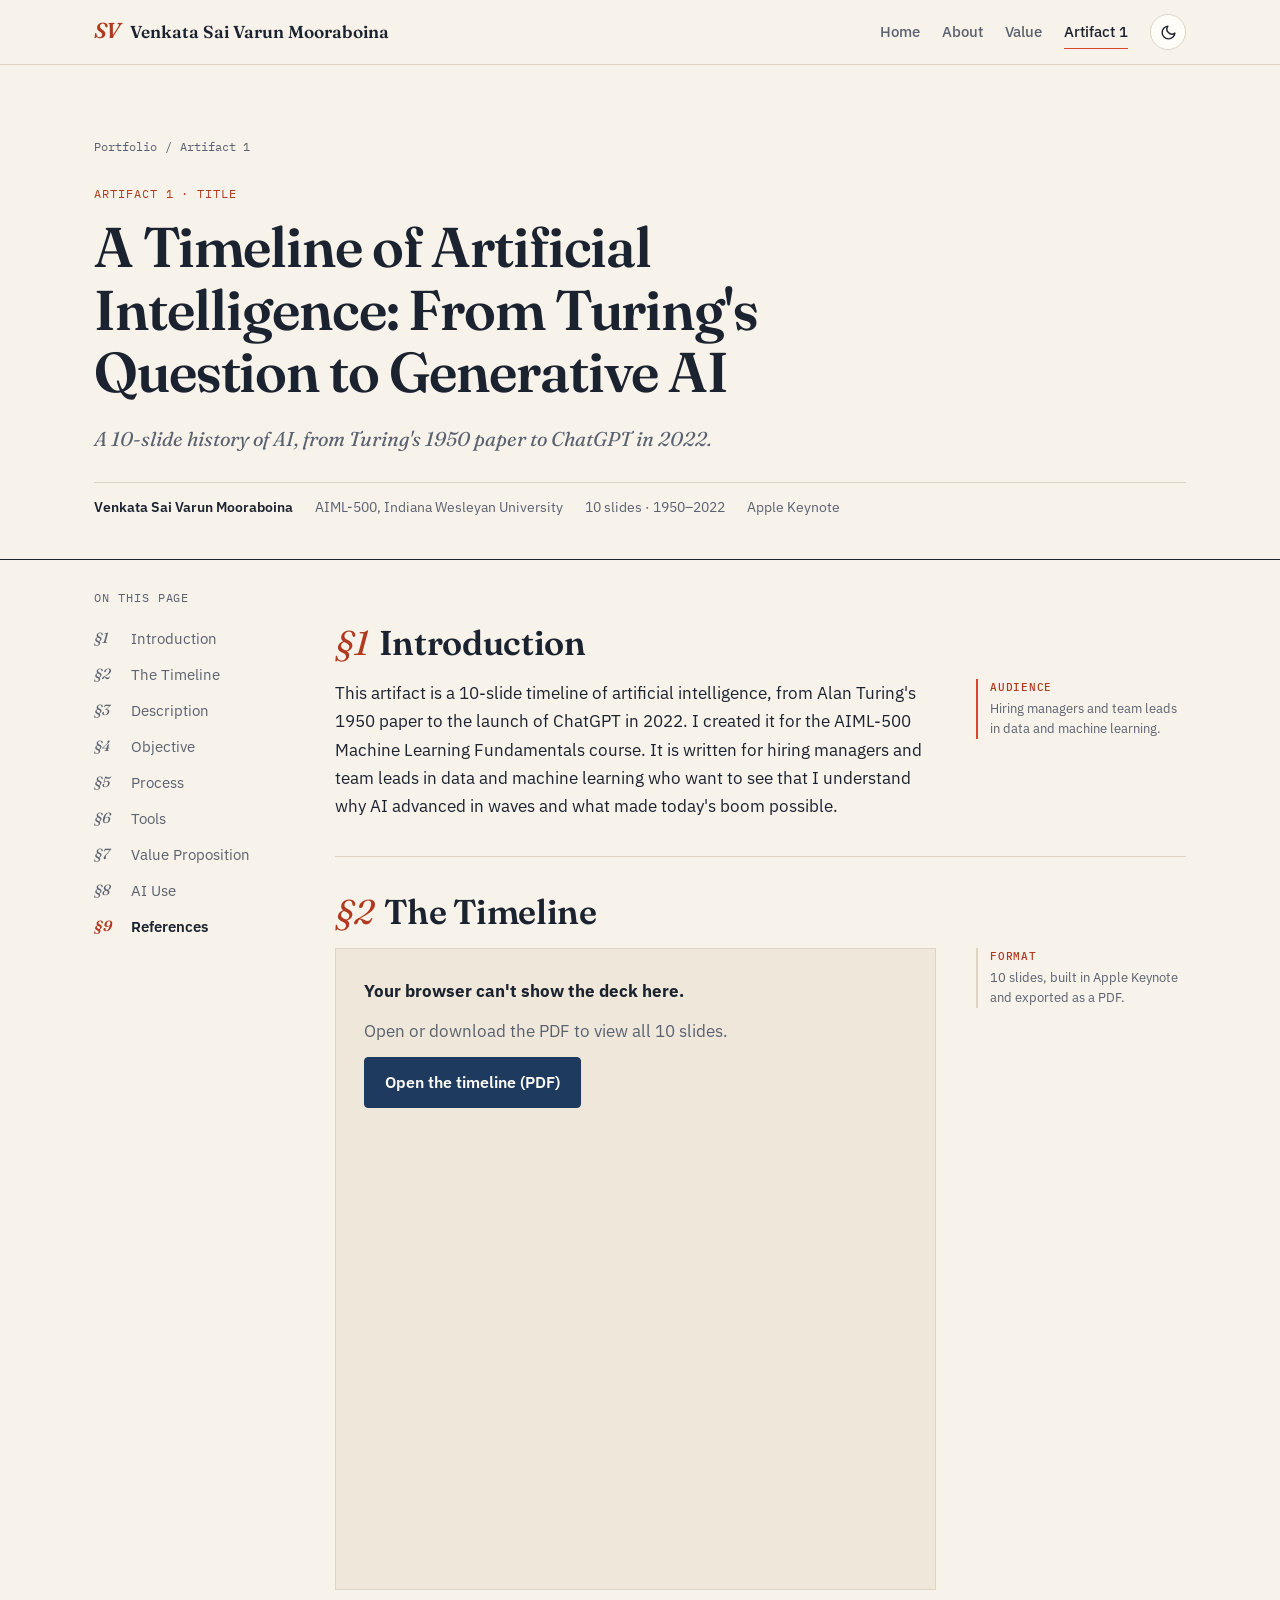
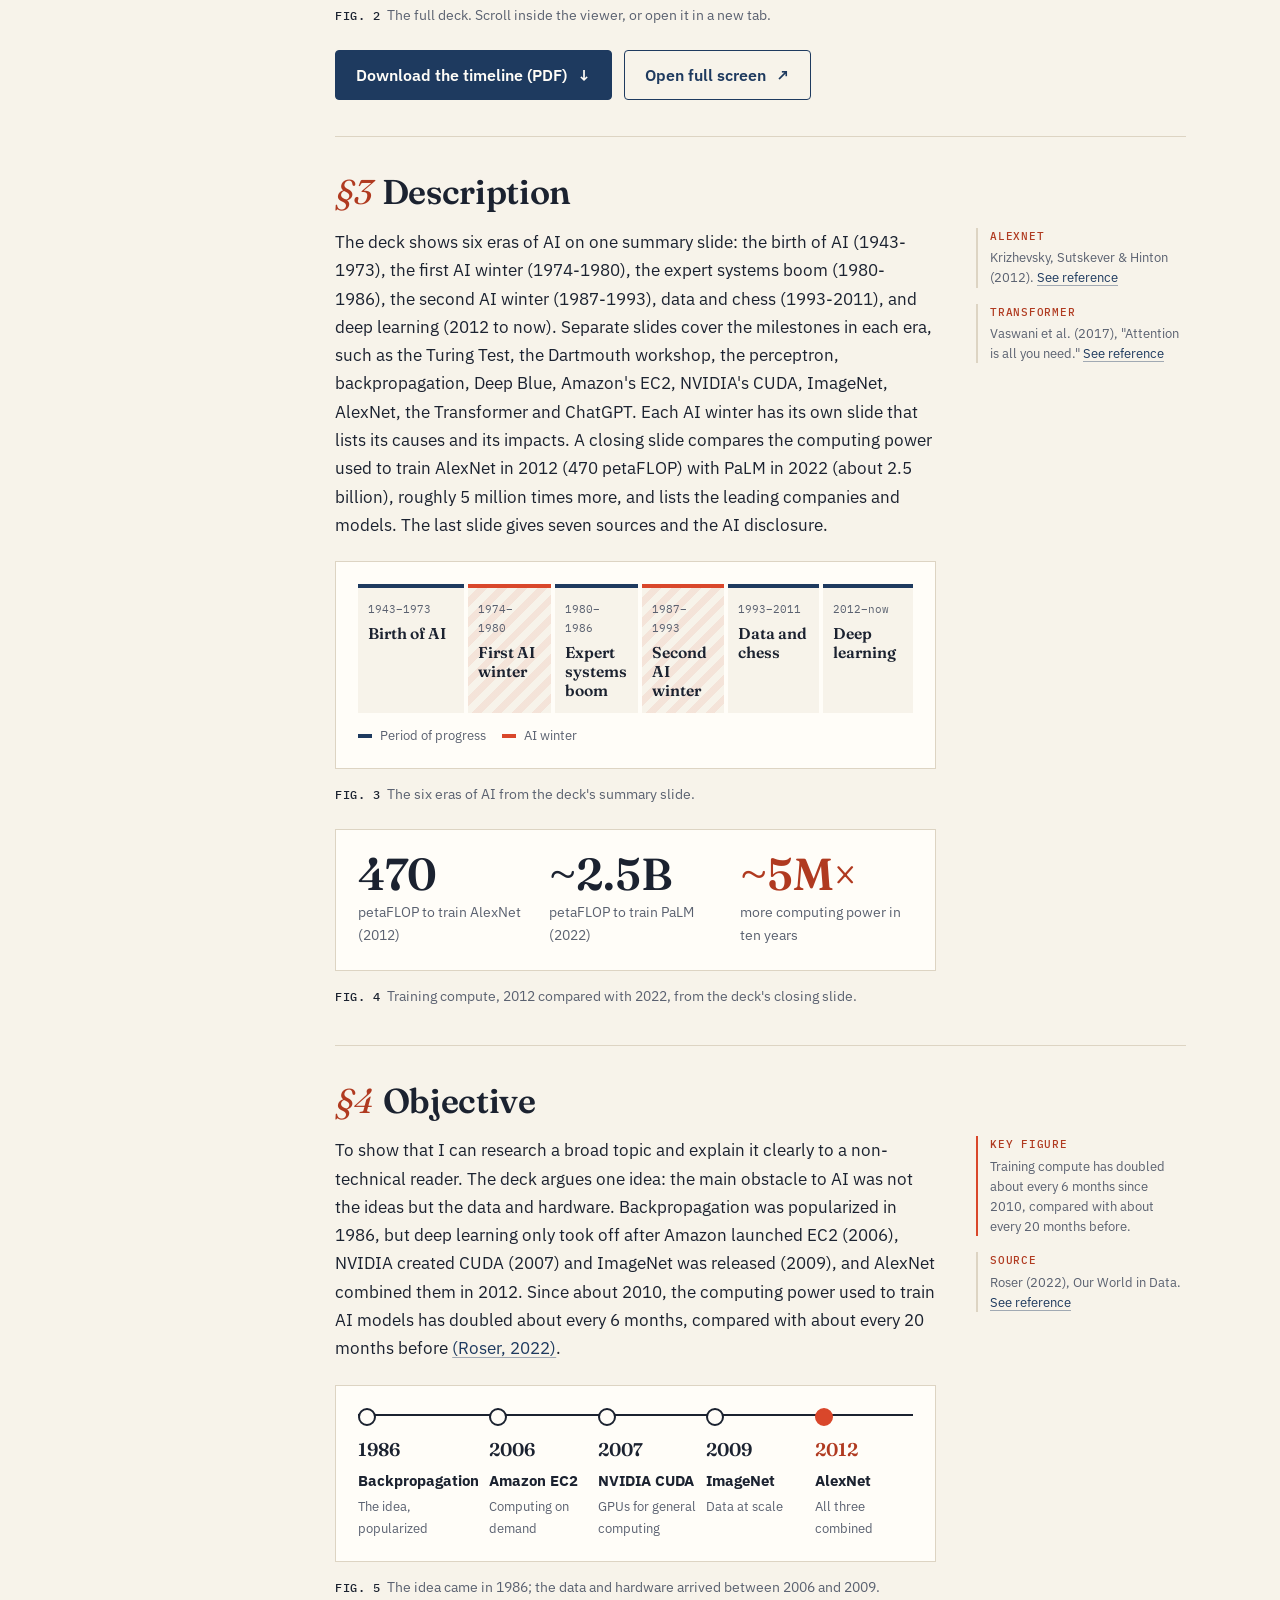
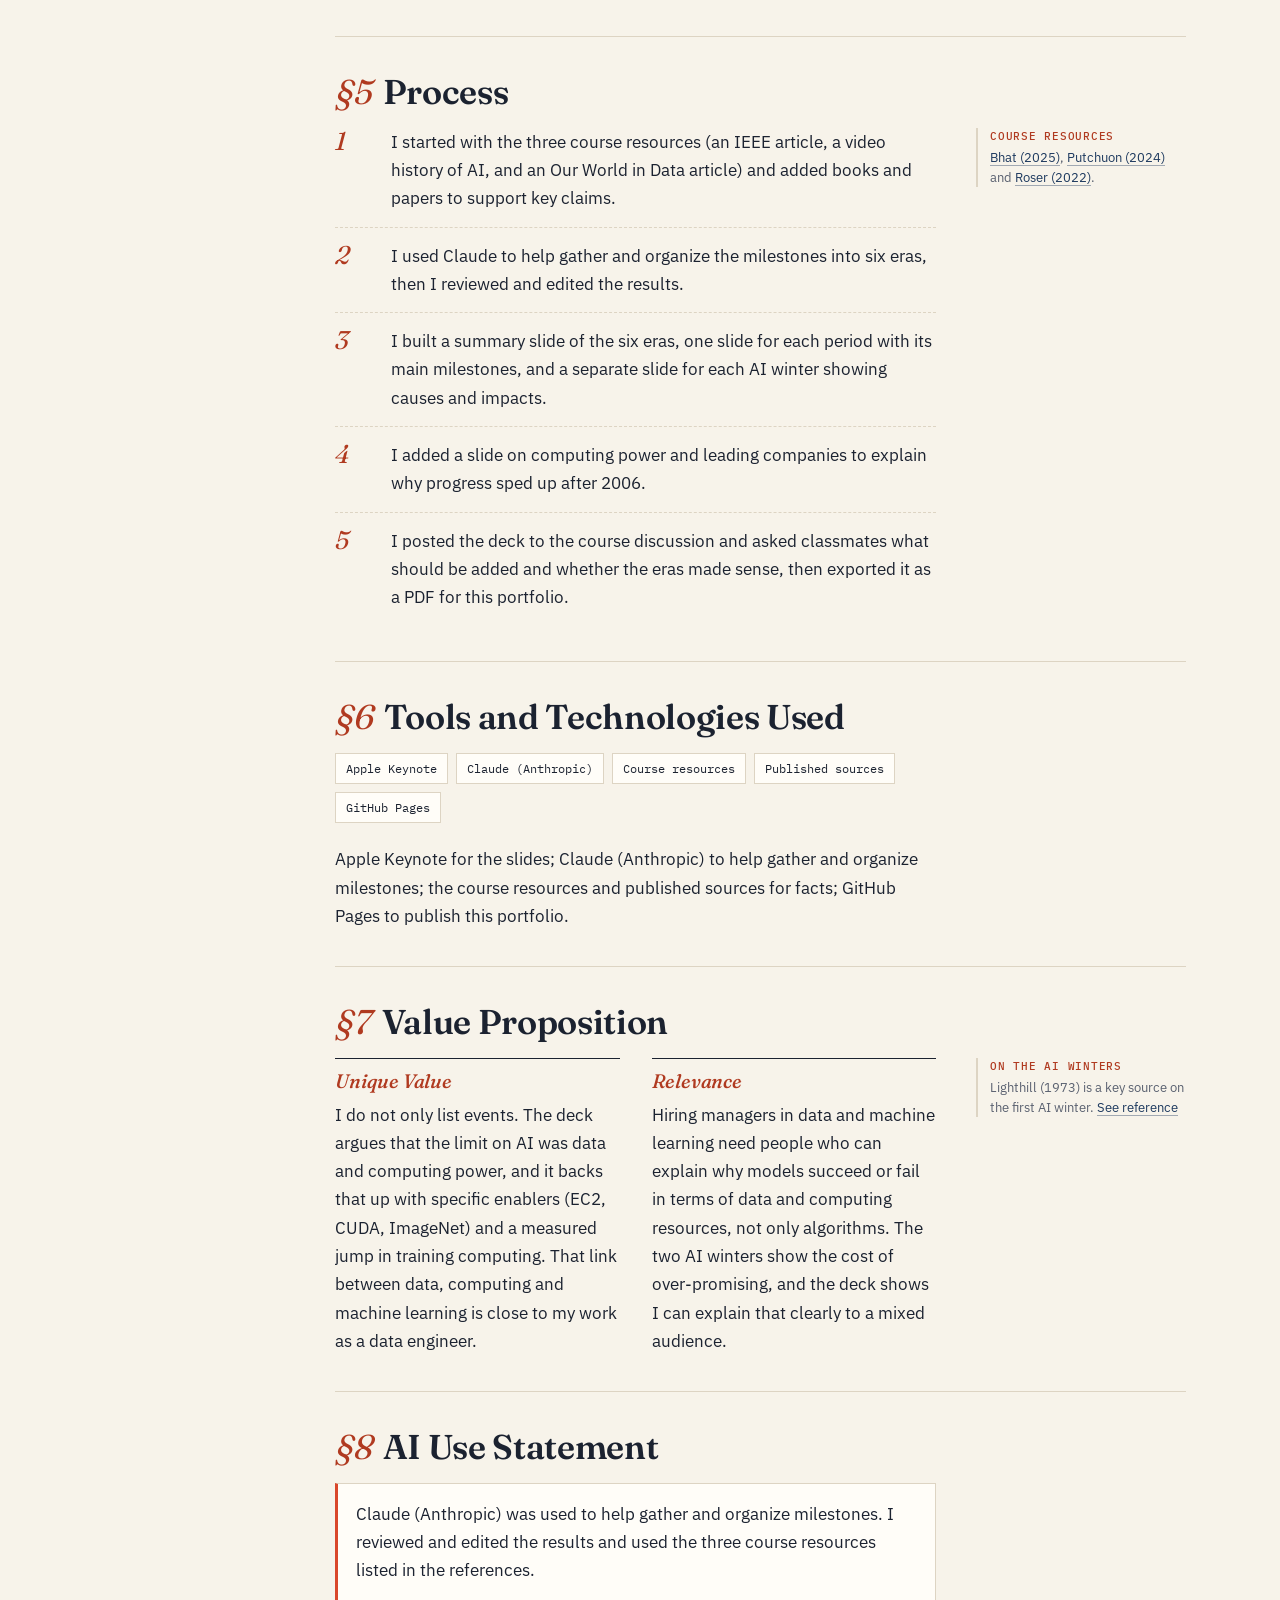
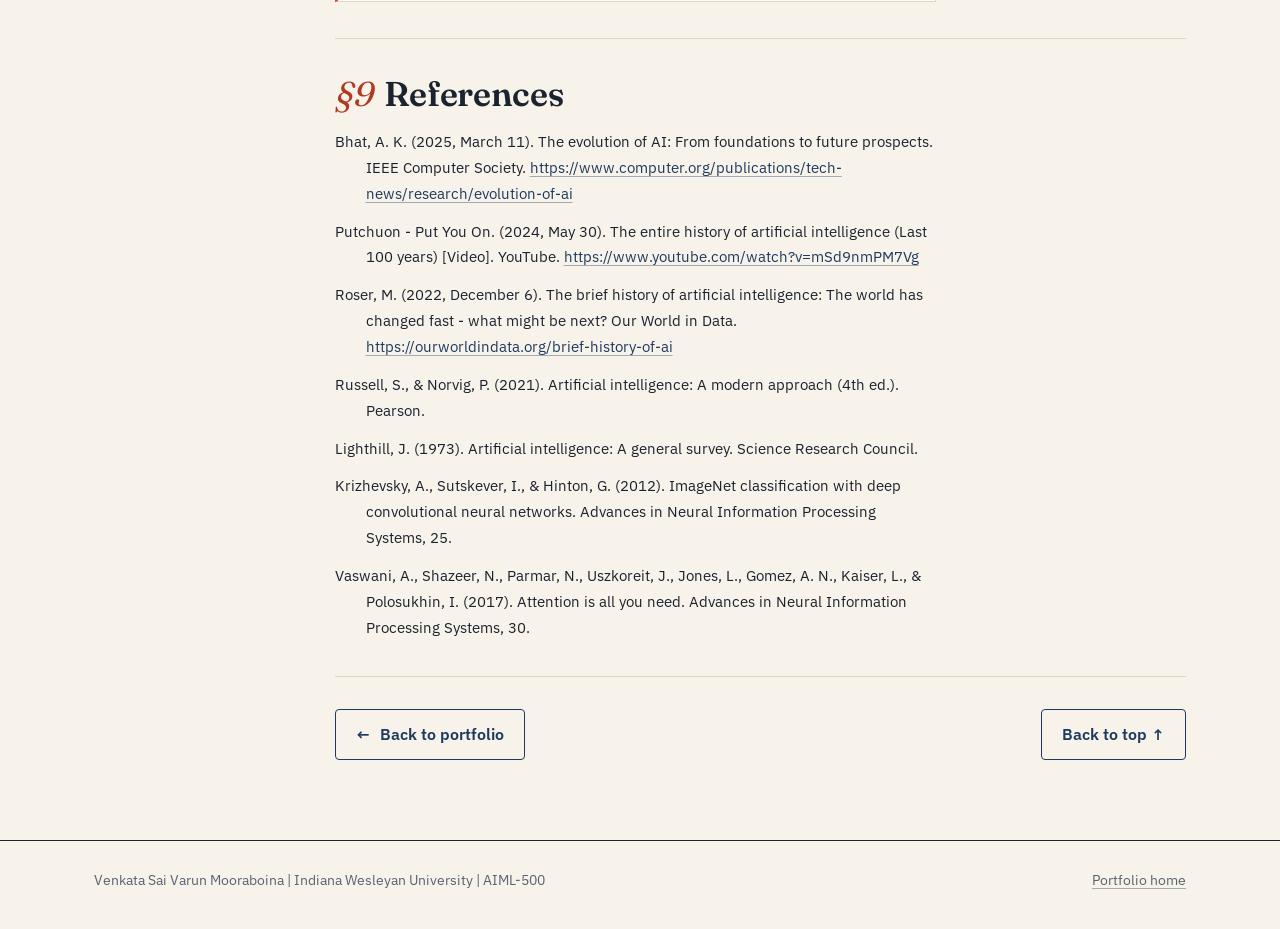
==== commit cc642cde: "fix: format Krizhevsky reference like the Vaswani entry" ====
--- a/artifact-1.html
+++ b/artifact-1.html
@@ -227,7 +227,7 @@
             <p id="ref-roser">Roser, M. (2022, December 6). The brief history of artificial intelligence: The world has changed fast - what might be next? Our World in Data. <a href="https://ourworldindata.org/brief-history-of-ai">https://ourworldindata.org/brief-history-of-ai</a></p>
             <p id="ref-russell">Russell, S., &amp; Norvig, P. (2021). Artificial intelligence: A modern approach (4th ed.). Pearson.</p>
             <p id="ref-lighthill">Lighthill, J. (1973). Artificial intelligence: A general survey. Science Research Council.</p>
-            <p id="ref-krizhevsky">Krizhevsky, A., Sutskever, I., &amp; Hinton, G. (2012). ImageNet classification with deep convolutional neural networks. NeurIPS.</p>
+            <p id="ref-krizhevsky">Krizhevsky, A., Sutskever, I., &amp; Hinton, G. (2012). ImageNet classification with deep convolutional neural networks. Advances in Neural Information Processing Systems, 25.</p>
             <p id="ref-vaswani">Vaswani, A., Shazeer, N., Parmar, N., Uszkoreit, J., Jones, L., Gomez, A. N., Kaiser, L., &amp; Polosukhin, I. (2017). Attention is all you need. Advances in Neural Information Processing Systems, 30.</p>
           </div>
         </section>
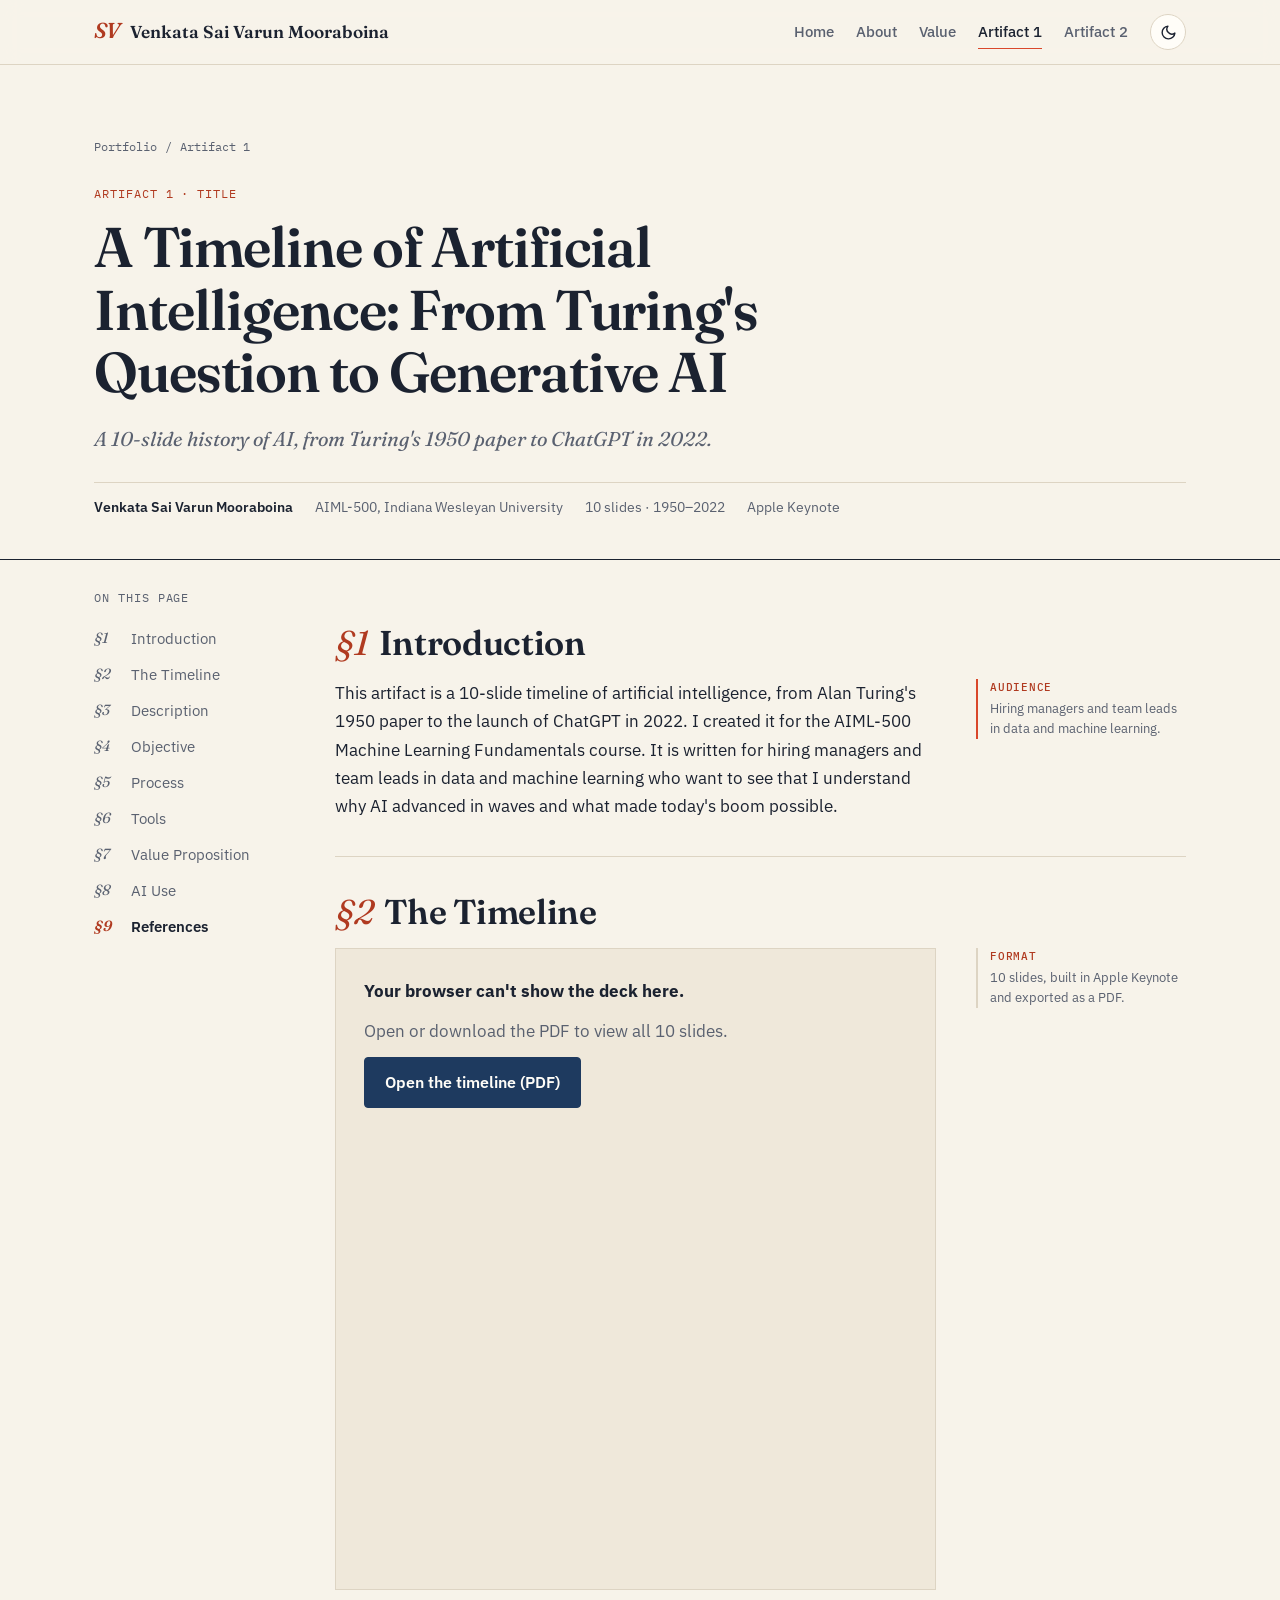
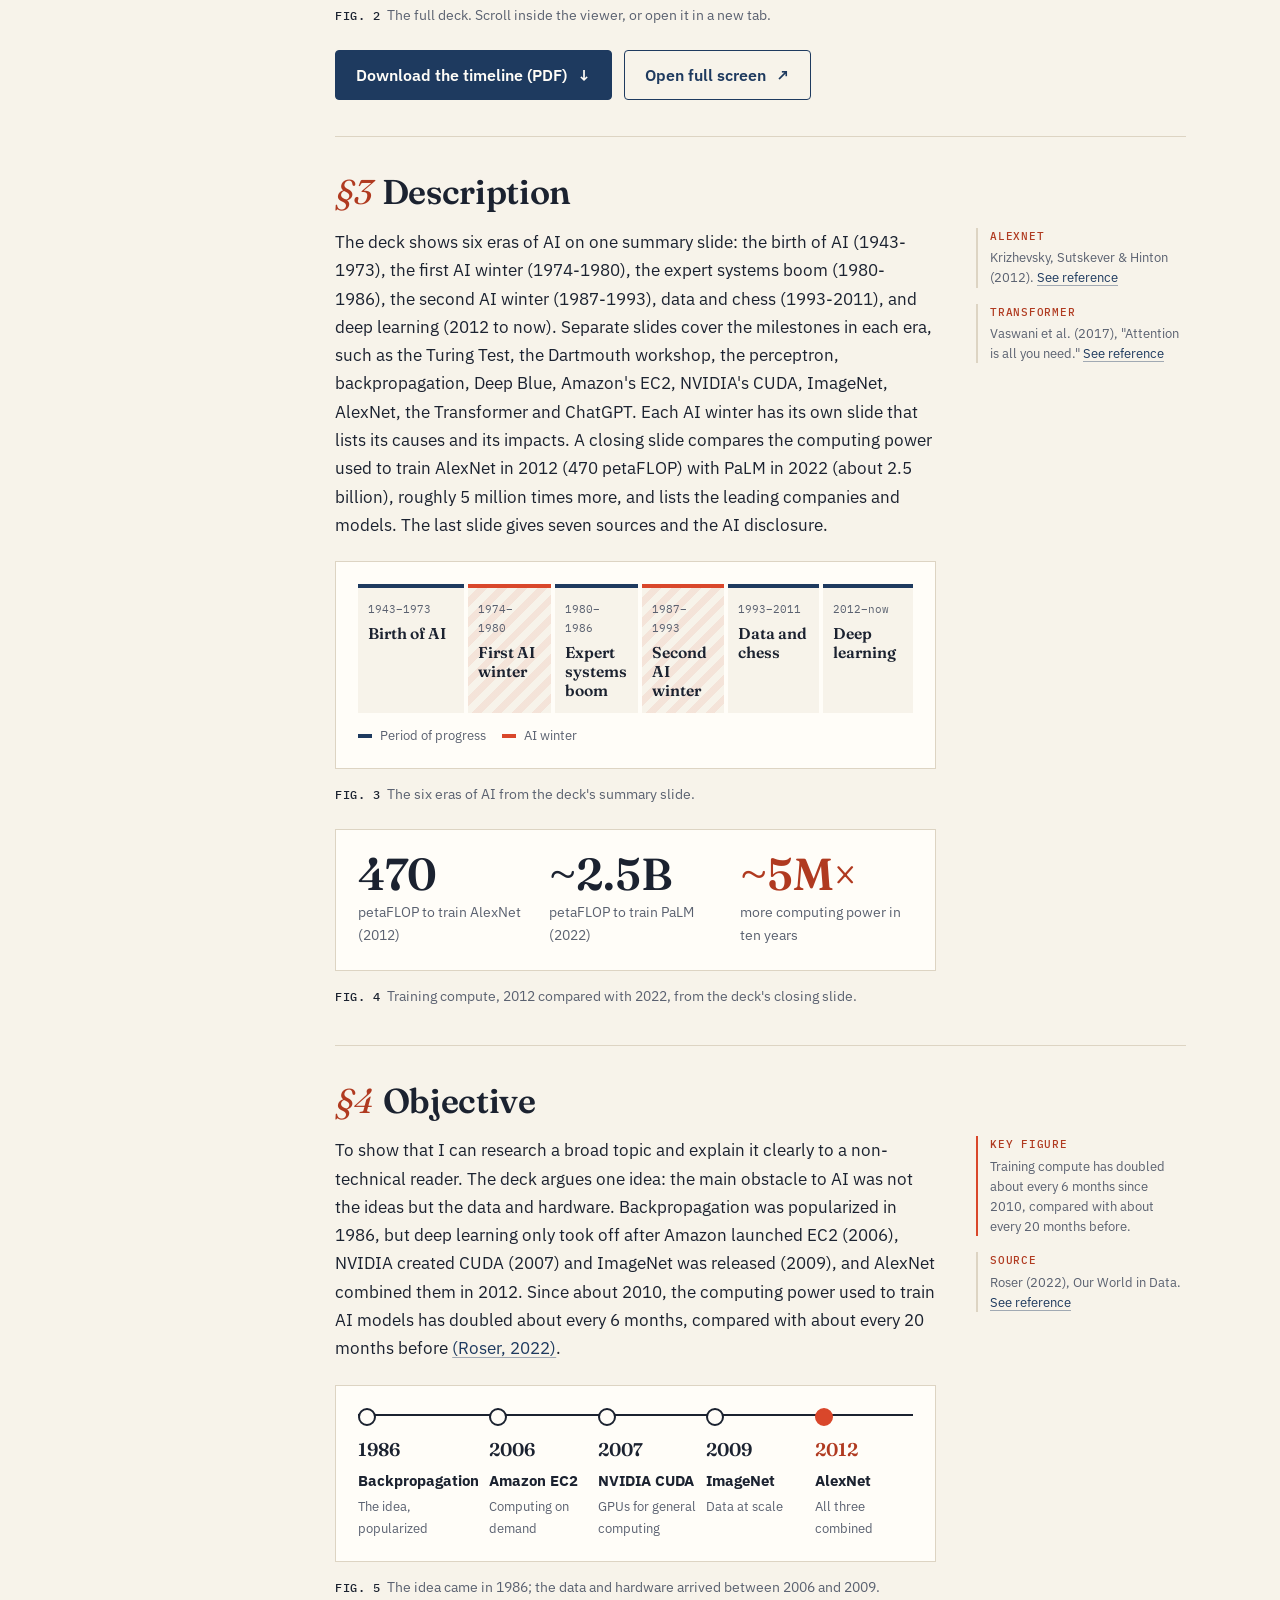
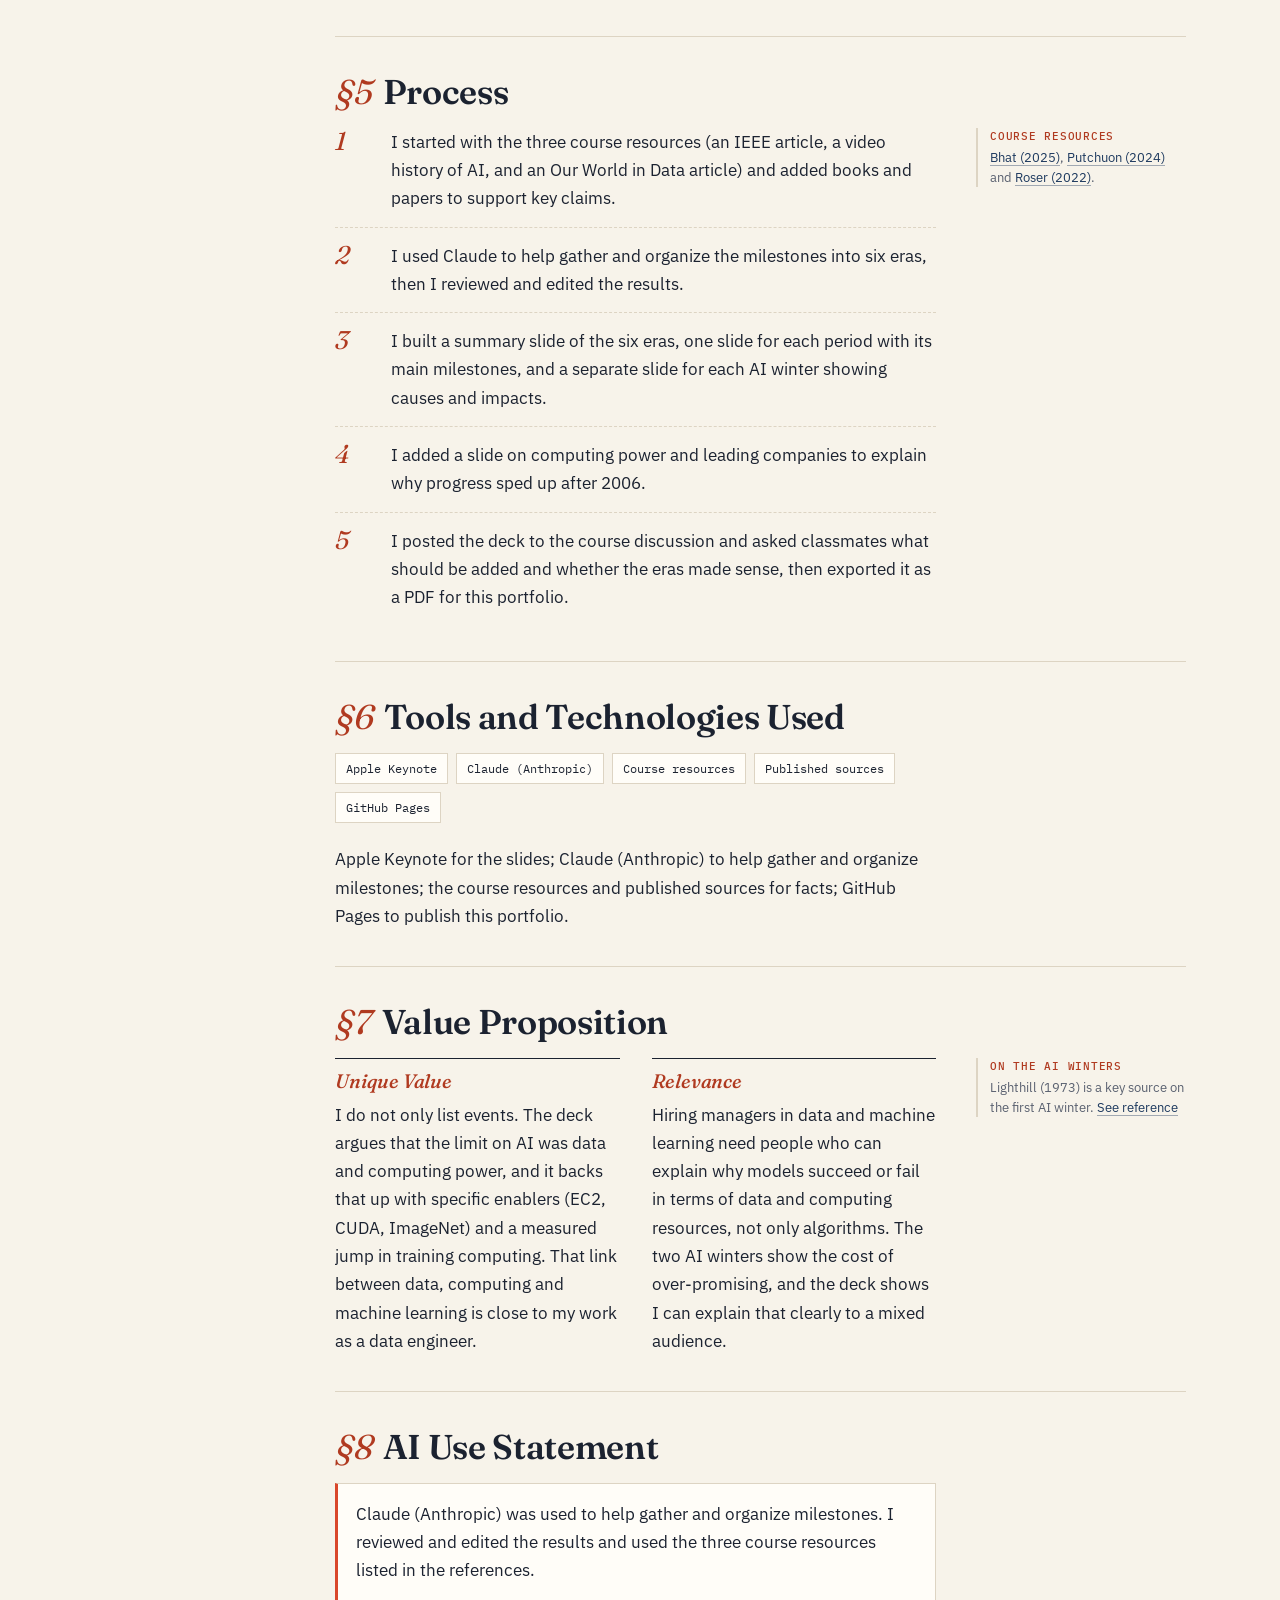
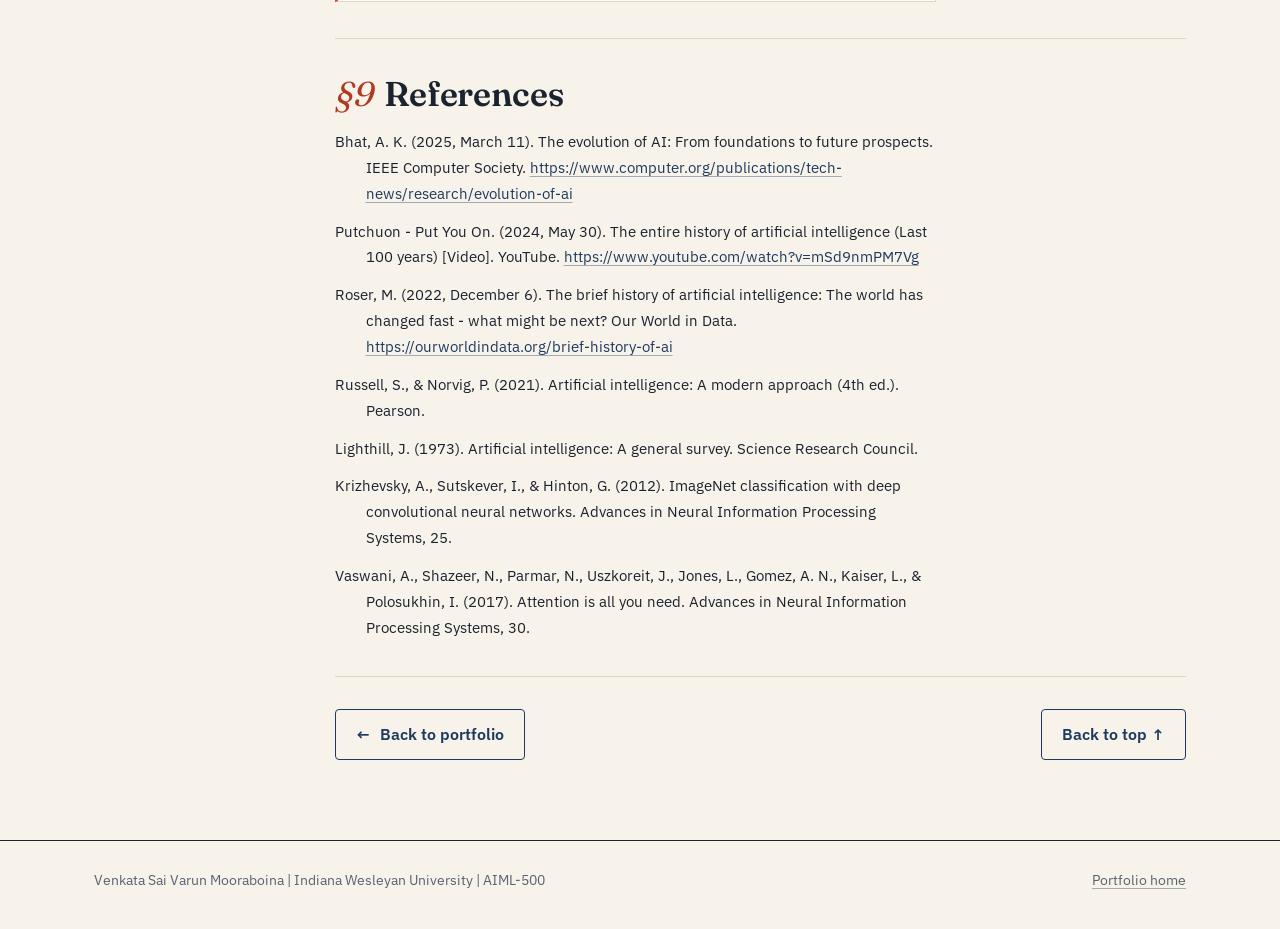
==== commit e310b0cf: "AI-Lab-Documentation" ====
--- a/artifact-1.html
+++ b/artifact-1.html
@@ -32,6 +32,7 @@
         <a class="hide-sm" href="index.html#about">About</a>
         <a class="hide-sm" href="index.html#value">Value</a>
         <a href="artifact-1.html" aria-current="page">Artifact 1</a>
+        <a href="artifact-2.html">Artifact 2</a>
         <button class="theme-toggle" type="button" aria-label="Switch theme">
           <svg class="moon" viewBox="0 0 24 24" fill="none" stroke="currentColor" stroke-width="2" stroke-linecap="round" stroke-linejoin="round" aria-hidden="true"><path d="M21 12.8A9 9 0 1 1 11.2 3a7 7 0 0 0 9.8 9.8z"/></svg>
           <svg class="sun" viewBox="0 0 24 24" fill="none" stroke="currentColor" stroke-width="2" stroke-linecap="round" aria-hidden="true"><circle cx="12" cy="12" r="4"/><path d="M12 2v2M12 20v2M4.9 4.9l1.4 1.4M17.7 17.7l1.4 1.4M2 12h2M20 12h2M4.9 19.1l1.4-1.4M17.7 6.3l1.4-1.4"/></svg>
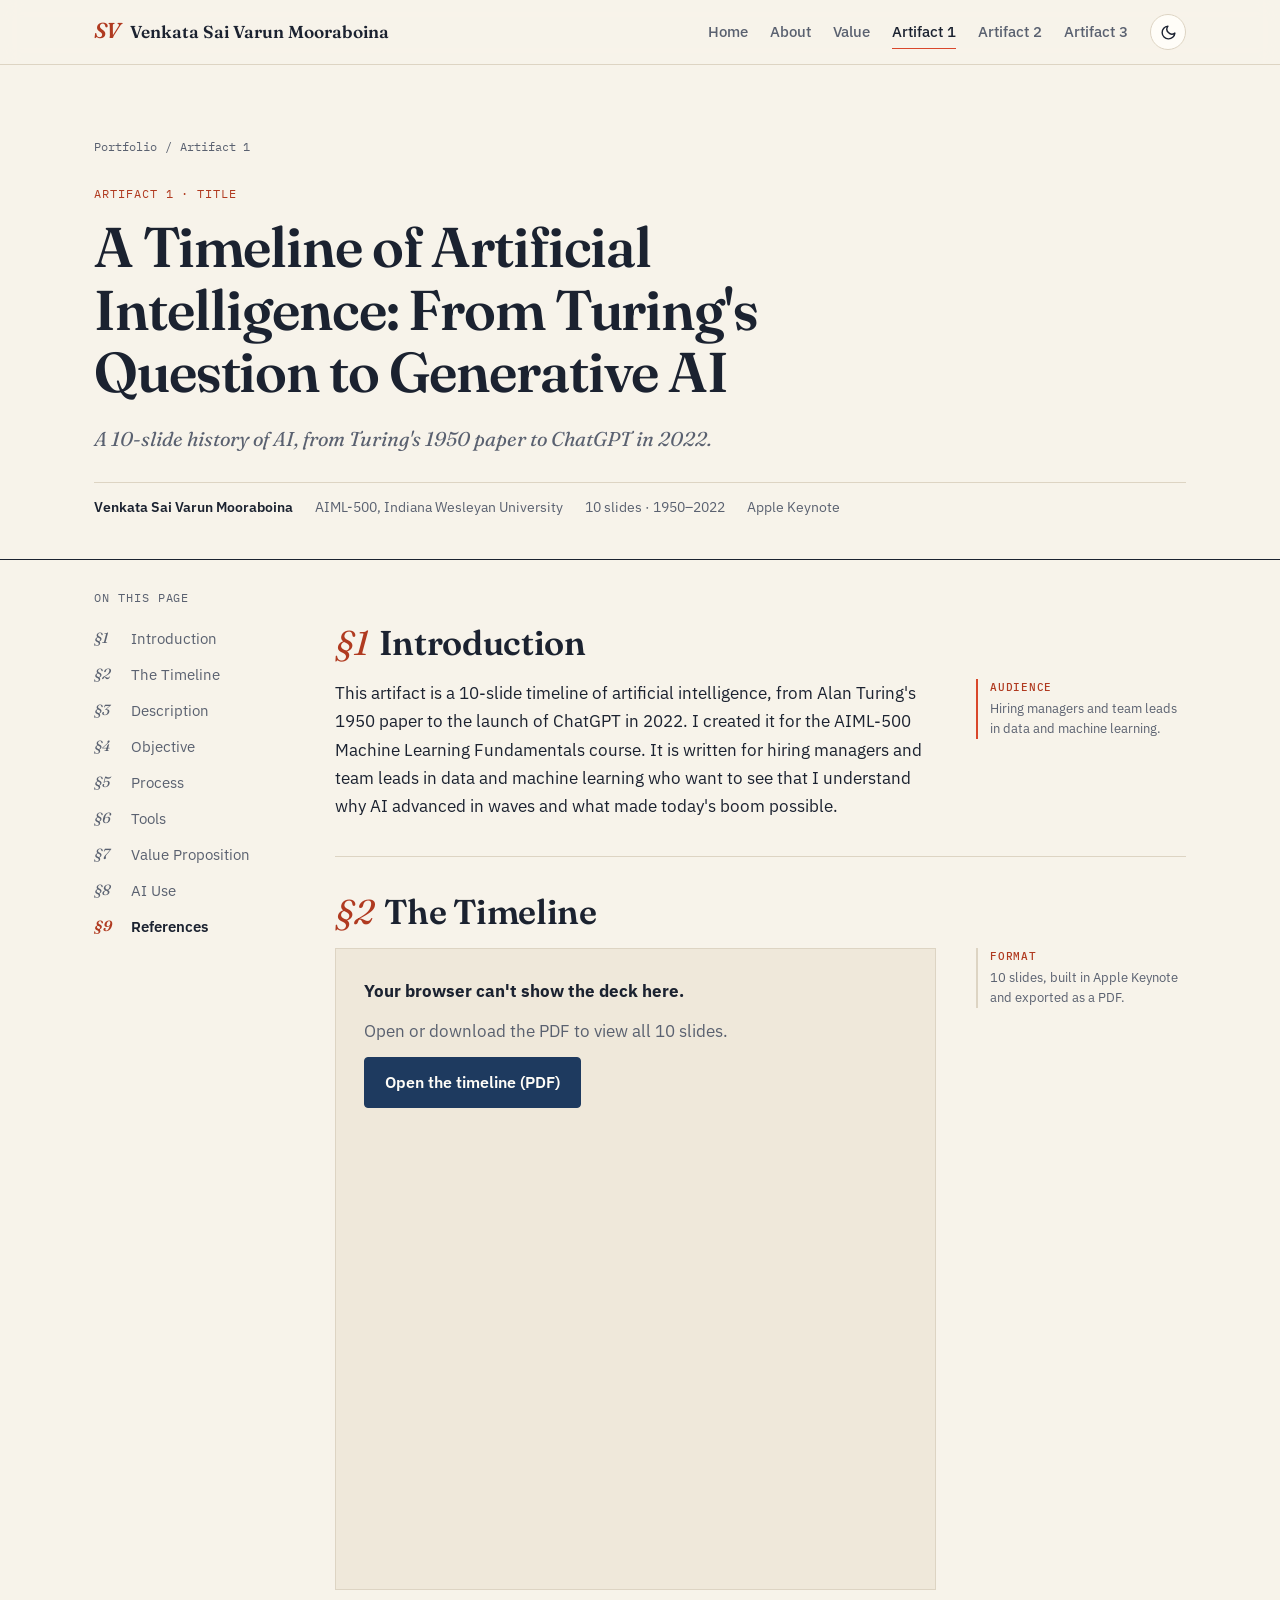
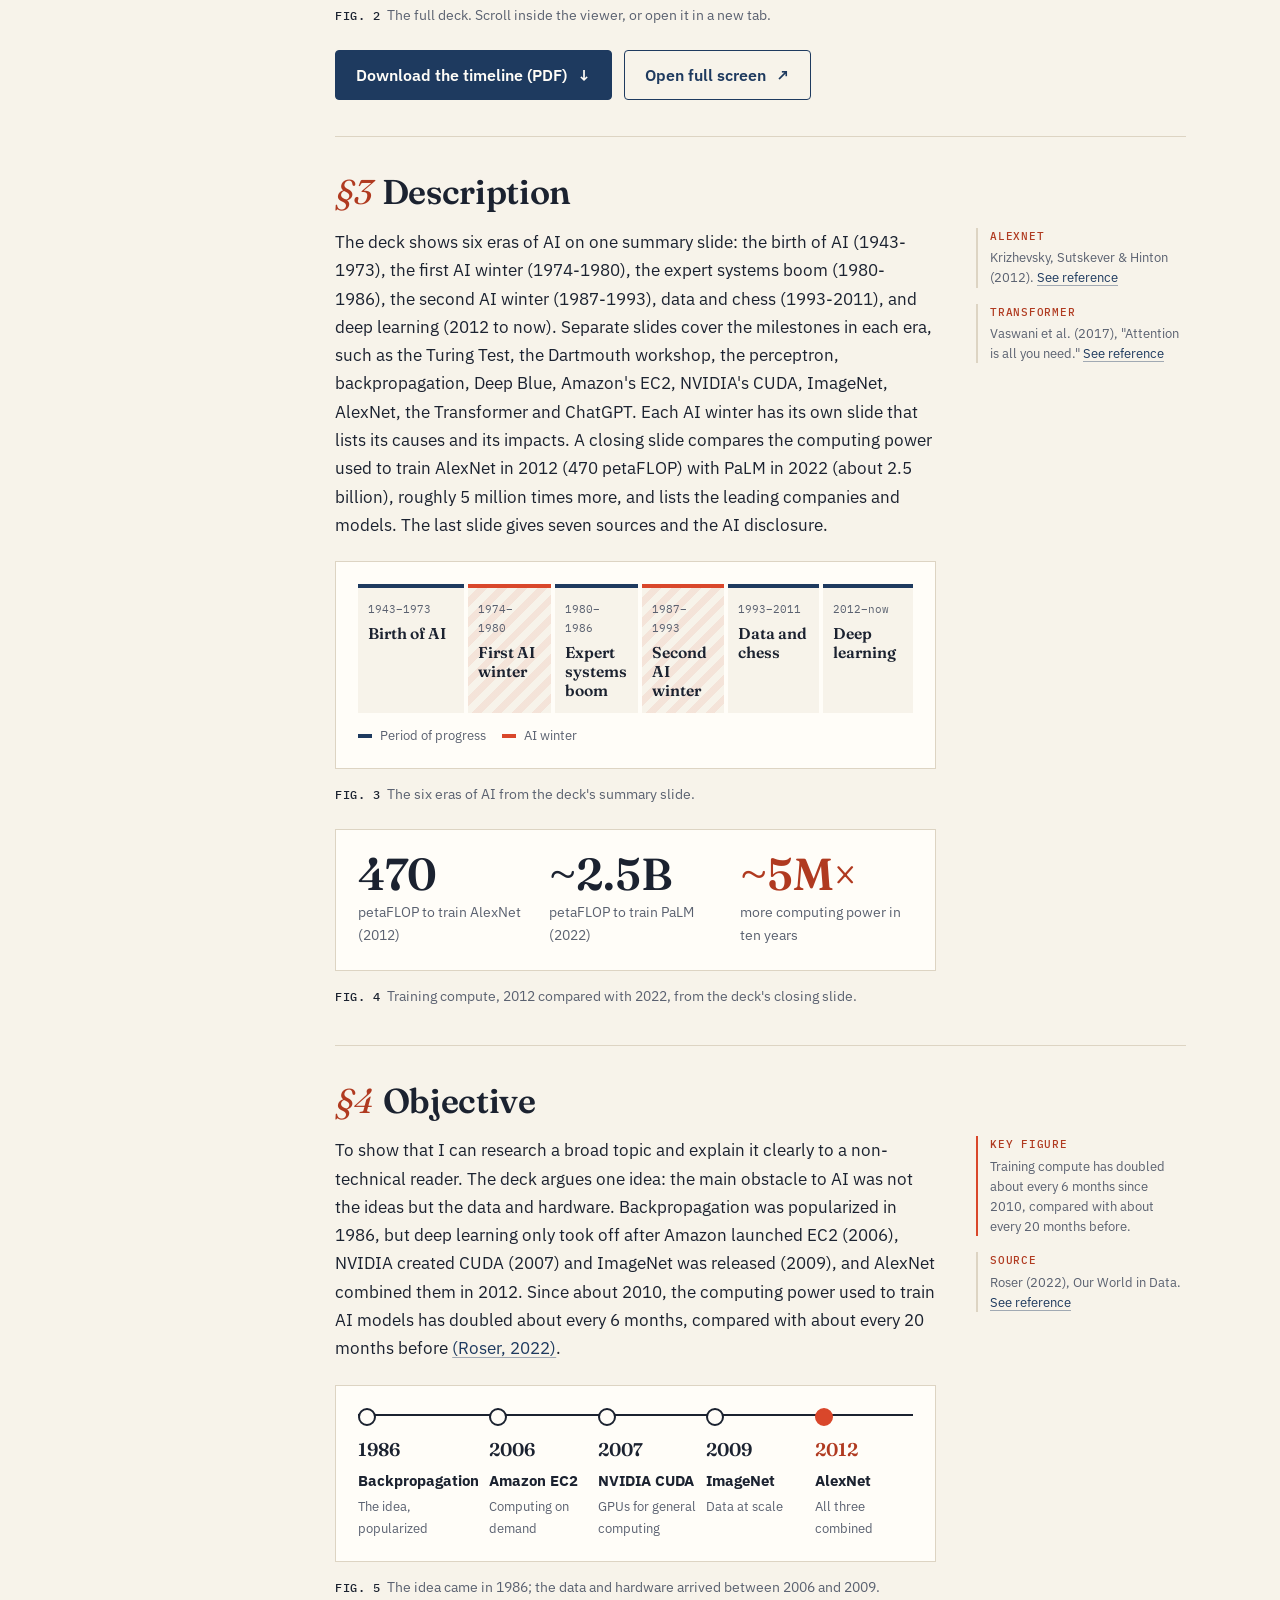
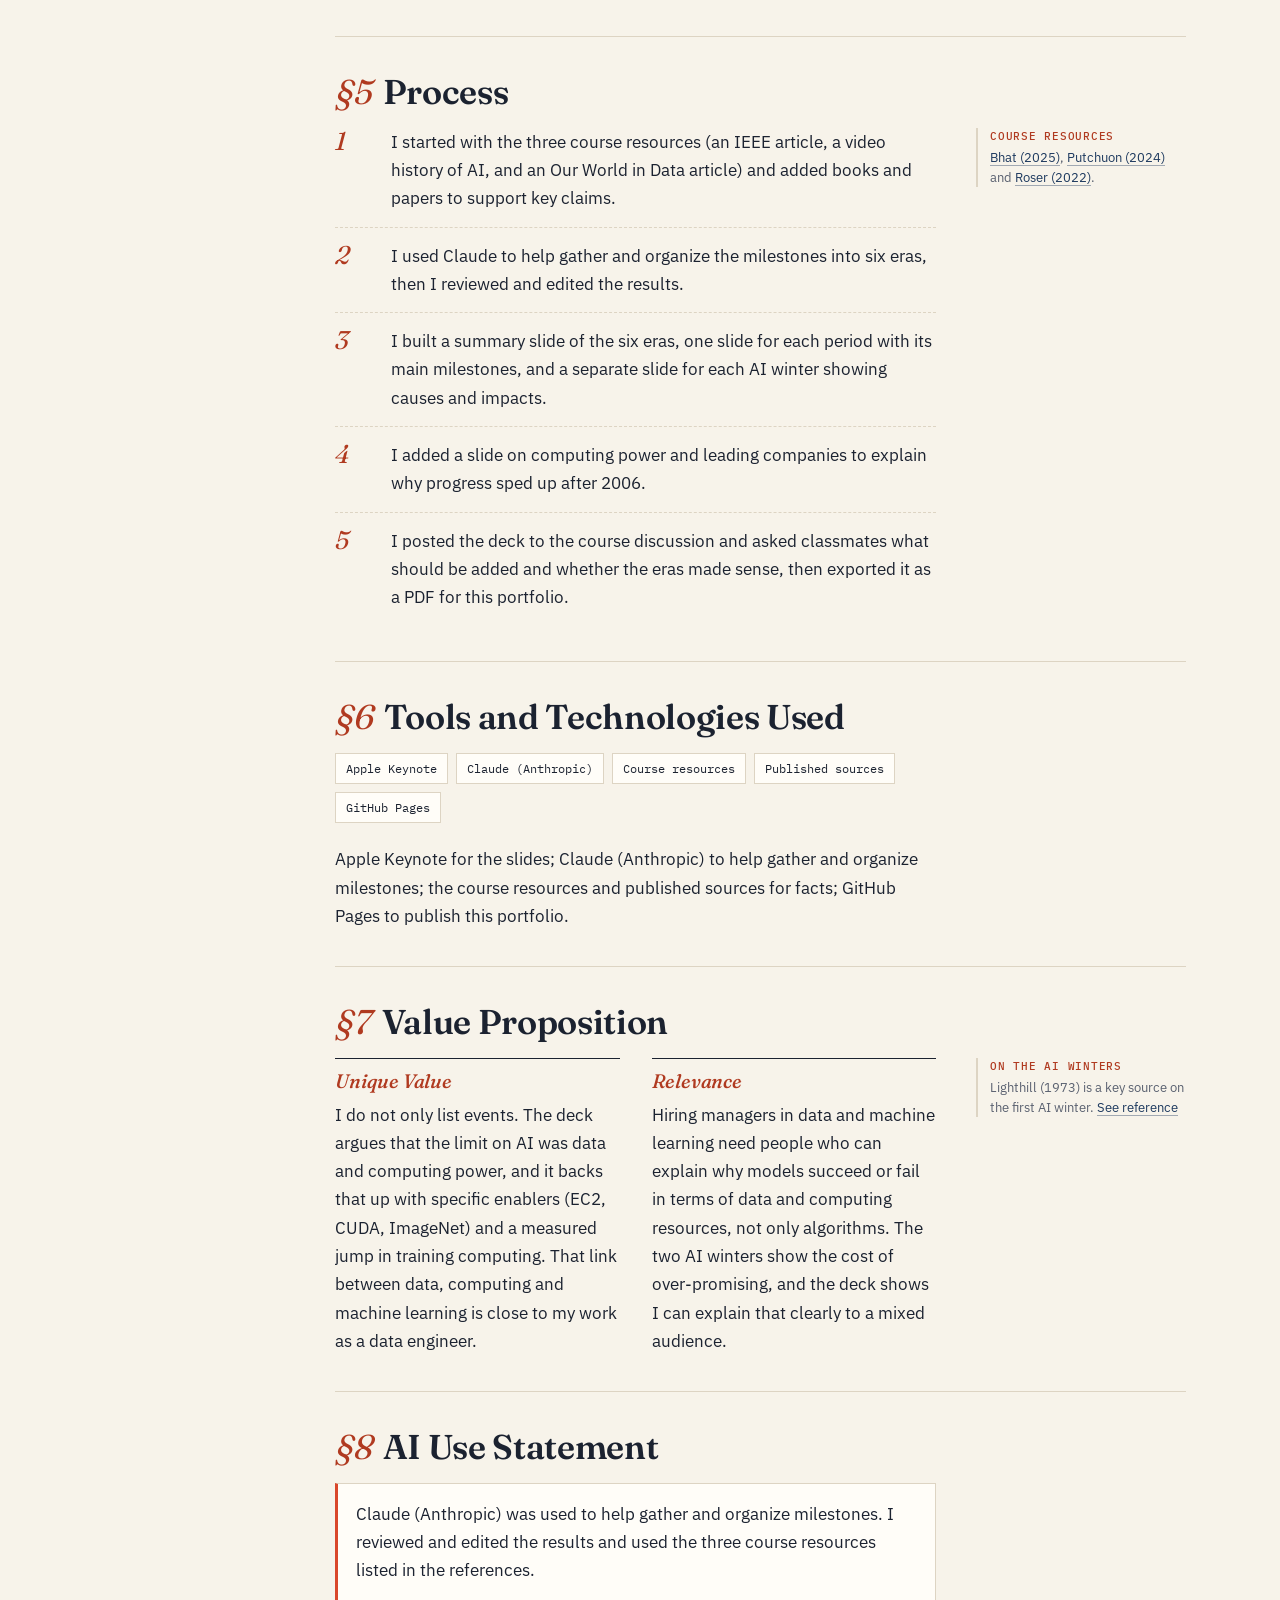
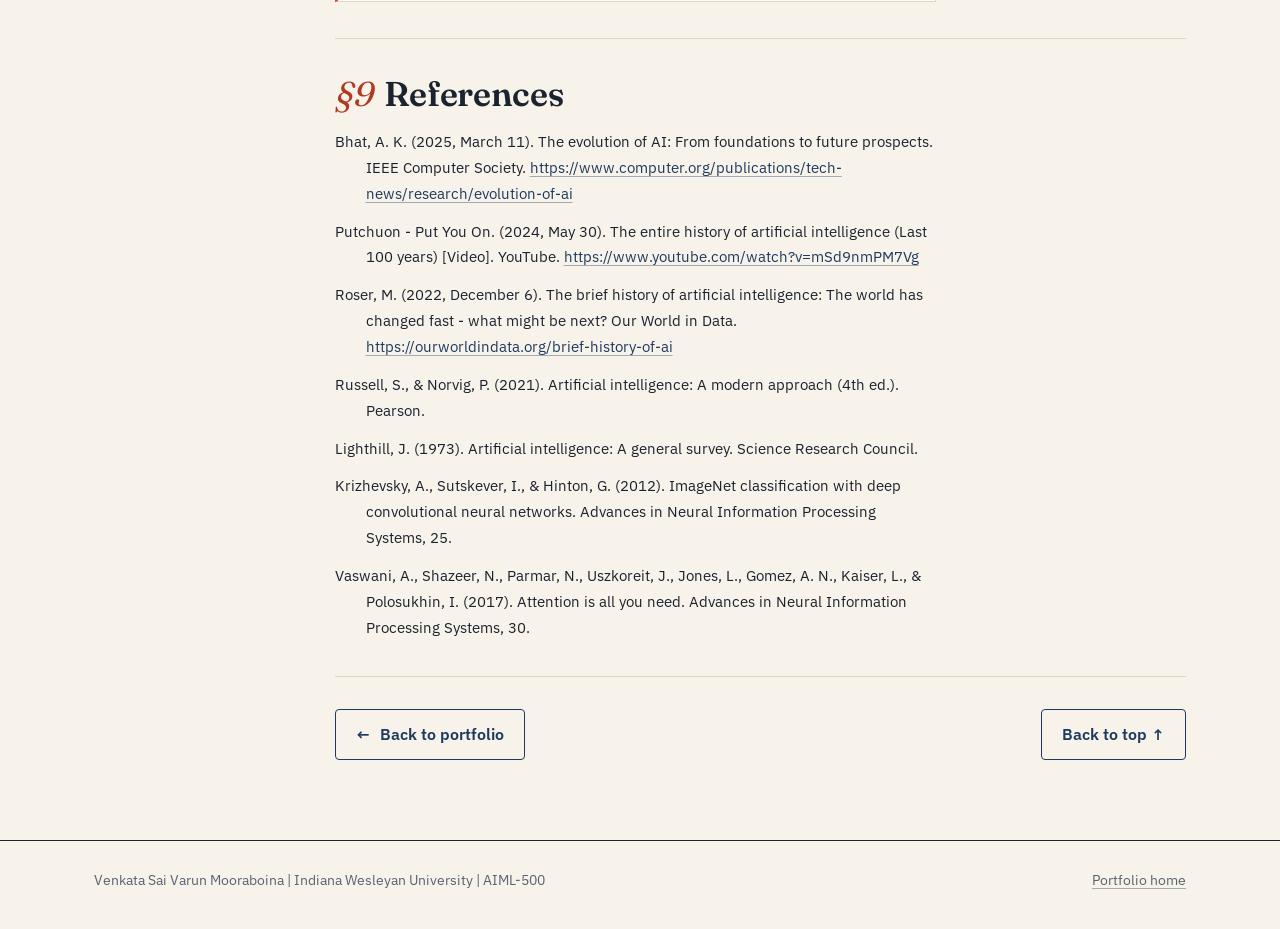
==== commit 75a45775: "artifact 3" ====
--- a/artifact-1.html
+++ b/artifact-1.html
@@ -1,22 +1,28 @@
 <!DOCTYPE html>
 <html lang="en">
+
 <head>
   <meta charset="utf-8">
   <meta name="viewport" content="width=device-width, initial-scale=1">
   <title>Artifact 1: A Timeline of Artificial Intelligence - Venkata Sai Varun Mooraboina</title>
-  <meta name="description" content="A 10-slide timeline of artificial intelligence from Turing's 1950 paper to ChatGPT in 2022.">
+  <meta name="description"
+    content="A 10-slide timeline of artificial intelligence from Turing's 1950 paper to ChatGPT in 2022.">
   <meta name="author" content="Venkata Sai Varun Mooraboina">
   <meta property="og:type" content="article">
   <meta property="og:title" content="A Timeline of Artificial Intelligence: From Turing's Question to Generative AI">
-  <meta property="og:description" content="A 10-slide timeline of artificial intelligence from Turing's 1950 paper to ChatGPT in 2022.">
+  <meta property="og:description"
+    content="A 10-slide timeline of artificial intelligence from Turing's 1950 paper to ChatGPT in 2022.">
   <meta name="theme-color" content="#F7F3EA">
-  <link rel="icon" href="data:image/svg+xml,%3Csvg xmlns='http://www.w3.org/2000/svg' viewBox='0 0 64 64'%3E%3Crect width='64' height='64' rx='14' fill='%231E3A5F'/%3E%3Ctext x='32' y='43' font-family='Georgia,serif' font-style='italic' font-weight='700' font-size='30' text-anchor='middle' fill='%23FFFDF8'%3ESV%3C/text%3E%3Ccircle cx='50' cy='48' r='4' fill='%23D9472B'/%3E%3C/svg%3E">
-  <script>try{var t=localStorage.getItem("theme");if(t)document.documentElement.setAttribute("data-theme",t)}catch(e){}</script>
+  <link rel="icon"
+    href="data:image/svg+xml,%3Csvg xmlns='http://www.w3.org/2000/svg' viewBox='0 0 64 64'%3E%3Crect width='64' height='64' rx='14' fill='%231E3A5F'/%3E%3Ctext x='32' y='43' font-family='Georgia,serif' font-style='italic' font-weight='700' font-size='30' text-anchor='middle' fill='%23FFFDF8'%3ESV%3C/text%3E%3Ccircle cx='50' cy='48' r='4' fill='%23D9472B'/%3E%3C/svg%3E">
+  <script>try { var t = localStorage.getItem("theme"); if (t) document.documentElement.setAttribute("data-theme", t) } catch (e) { }</script>
   <link rel="preconnect" href="https://fonts.googleapis.com">
   <link rel="preconnect" href="https://fonts.gstatic.com" crossorigin>
-  <link rel="stylesheet" href="https://fonts.googleapis.com/css2?family=Fraunces:ital,opsz,wght@0,9..144,400;0,9..144,600;1,9..144,400;1,9..144,500;1,9..144,600&family=IBM+Plex+Sans:wght@400;500;600&family=IBM+Plex+Mono:wght@400;500&display=swap">
+  <link rel="stylesheet"
+    href="https://fonts.googleapis.com/css2?family=Fraunces:ital,opsz,wght@0,9..144,400;0,9..144,600;1,9..144,400;1,9..144,500;1,9..144,600&family=IBM+Plex+Sans:wght@400;500;600&family=IBM+Plex+Mono:wght@400;500&display=swap">
   <link rel="stylesheet" href="style.css">
 </head>
+
 <body>
   <a class="skip" href="#main">Skip to content</a>
 
@@ -33,9 +39,18 @@
         <a class="hide-sm" href="index.html#value">Value</a>
         <a href="artifact-1.html" aria-current="page">Artifact 1</a>
         <a href="artifact-2.html">Artifact 2</a>
+        <a href="artifact-3.html">Artifact 3</a>
         <button class="theme-toggle" type="button" aria-label="Switch theme">
-          <svg class="moon" viewBox="0 0 24 24" fill="none" stroke="currentColor" stroke-width="2" stroke-linecap="round" stroke-linejoin="round" aria-hidden="true"><path d="M21 12.8A9 9 0 1 1 11.2 3a7 7 0 0 0 9.8 9.8z"/></svg>
-          <svg class="sun" viewBox="0 0 24 24" fill="none" stroke="currentColor" stroke-width="2" stroke-linecap="round" aria-hidden="true"><circle cx="12" cy="12" r="4"/><path d="M12 2v2M12 20v2M4.9 4.9l1.4 1.4M17.7 17.7l1.4 1.4M2 12h2M20 12h2M4.9 19.1l1.4-1.4M17.7 6.3l1.4-1.4"/></svg>
+          <svg class="moon" viewBox="0 0 24 24" fill="none" stroke="currentColor" stroke-width="2"
+            stroke-linecap="round" stroke-linejoin="round" aria-hidden="true">
+            <path d="M21 12.8A9 9 0 1 1 11.2 3a7 7 0 0 0 9.8 9.8z" />
+          </svg>
+          <svg class="sun" viewBox="0 0 24 24" fill="none" stroke="currentColor" stroke-width="2" stroke-linecap="round"
+            aria-hidden="true">
+            <circle cx="12" cy="12" r="4" />
+            <path
+              d="M12 2v2M12 20v2M4.9 4.9l1.4 1.4M17.7 17.7l1.4 1.4M2 12h2M20 12h2M4.9 19.1l1.4-1.4M17.7 6.3l1.4-1.4" />
+          </svg>
         </button>
       </nav>
     </div>
@@ -44,7 +59,8 @@
   <main id="main">
     <header class="paper-head">
       <div class="wrap">
-        <nav class="crumbs" aria-label="Breadcrumb"><a href="index.html">Portfolio</a><span aria-hidden="true">/</span><span>Artifact 1</span></nav>
+        <nav class="crumbs" aria-label="Breadcrumb"><a href="index.html">Portfolio</a><span
+            aria-hidden="true">/</span><span>Artifact 1</span></nav>
         <p class="label accent">Artifact 1 · Title</p>
         <h1>A Timeline of Artificial Intelligence: From Turing's Question to Generative AI</h1>
         <p class="standfirst">A 10-slide history of AI, from Turing's 1950 paper to ChatGPT in 2022.</p>
@@ -77,7 +93,10 @@
         <section class="part" id="introduction" aria-labelledby="introduction-h">
           <h2 id="introduction-h"><span class="sec-no" aria-hidden="true">§1</span>Introduction</h2>
           <div class="part-body">
-            <p>This artifact is a 10-slide timeline of artificial intelligence, from Alan Turing's 1950 paper to the launch of ChatGPT in 2022. I created it for the AIML-500 Machine Learning Fundamentals course. It is written for hiring managers and team leads in data and machine learning who want to see that I understand why AI advanced in waves and what made today's boom possible.</p>
+            <p>This artifact is a 10-slide timeline of artificial intelligence, from Alan Turing's 1950 paper to the
+              launch of ChatGPT in 2022. I created it for the AIML-500 Machine Learning Fundamentals course. It is
+              written for hiring managers and team leads in data and machine learning who want to see that I understand
+              why AI advanced in waves and what made today's boom possible.</p>
           </div>
           <aside class="notes" aria-label="Notes">
             <p class="note lit"><b>Audience</b>Hiring managers and team leads in data and machine learning.</p>
@@ -89,7 +108,8 @@
           <div class="part-body">
             <figure>
               <div class="viewer-wrap">
-                <object class="viewer" data="assets/AI_Timeline_Deck.pdf#view=FitH" type="application/pdf" aria-label="AI timeline deck, 10 slides">
+                <object class="viewer" data="assets/AI_Timeline_Deck.pdf#view=FitH" type="application/pdf"
+                  aria-label="AI timeline deck, 10 slides">
                   <div class="viewer-fallback">
                     <p><strong>Your browser can't show the deck here.</strong></p>
                     <p class="muted">Open or download the PDF to view all 10 slides.</p>
@@ -97,11 +117,14 @@
                   </div>
                 </object>
               </div>
-              <figcaption class="figcap"><b>Fig. 2</b>The full deck. Scroll inside the viewer, or open it in a new tab.</figcaption>
+              <figcaption class="figcap"><b>Fig. 2</b>The full deck. Scroll inside the viewer, or open it in a new tab.
+              </figcaption>
             </figure>
             <div class="btn-row">
-              <a class="btn btn-ink" href="assets/AI_Timeline_Deck.pdf" download>Download the timeline (PDF) <span class="arr" aria-hidden="true">↓</span></a>
-              <a class="btn btn-line" href="assets/AI_Timeline_Deck.pdf" target="_blank" rel="noopener">Open full screen <span class="arr" aria-hidden="true">↗</span></a>
+              <a class="btn btn-ink" href="assets/AI_Timeline_Deck.pdf" download>Download the timeline (PDF) <span
+                  class="arr" aria-hidden="true">↓</span></a>
+              <a class="btn btn-line" href="assets/AI_Timeline_Deck.pdf" target="_blank" rel="noopener">Open full screen
+                <span class="arr" aria-hidden="true">↗</span></a>
             </div>
           </div>
           <aside class="notes" aria-label="Notes">
@@ -112,7 +135,14 @@
         <section class="part" id="description" aria-labelledby="description-h">
           <h2 id="description-h"><span class="sec-no" aria-hidden="true">§3</span>Description</h2>
           <div class="part-body">
-            <p>The deck shows six eras of AI on one summary slide: the birth of AI (1943-1973), the first AI winter (1974-1980), the expert systems boom (1980-1986), the second AI winter (1987-1993), data and chess (1993-2011), and deep learning (2012 to now). Separate slides cover the milestones in each era, such as the Turing Test, the Dartmouth workshop, the perceptron, backpropagation, Deep Blue, Amazon's EC2, NVIDIA's CUDA, ImageNet, AlexNet, the Transformer and ChatGPT. Each AI winter has its own slide that lists its causes and its impacts. A closing slide compares the computing power used to train AlexNet in 2012 (470 petaFLOP) with PaLM in 2022 (about 2.5 billion), roughly 5 million times more, and lists the leading companies and models. The last slide gives seven sources and the AI disclosure.</p>
+            <p>The deck shows six eras of AI on one summary slide: the birth of AI (1943-1973), the first AI winter
+              (1974-1980), the expert systems boom (1980-1986), the second AI winter (1987-1993), data and chess
+              (1993-2011), and deep learning (2012 to now). Separate slides cover the milestones in each era, such as
+              the Turing Test, the Dartmouth workshop, the perceptron, backpropagation, Deep Blue, Amazon's EC2,
+              NVIDIA's CUDA, ImageNet, AlexNet, the Transformer and ChatGPT. Each AI winter has its own slide that lists
+              its causes and its impacts. A closing slide compares the computing power used to train AlexNet in 2012
+              (470 petaFLOP) with PaLM in 2022 (about 2.5 billion), roughly 5 million times more, and lists the leading
+              companies and models. The last slide gives seven sources and the AI disclosure.</p>
 
             <figure>
               <div class="fig-frame">
@@ -137,19 +167,27 @@
                   <div class="stat hot"><b>~5M×</b><span>more computing power in ten years</span></div>
                 </div>
               </div>
-              <figcaption class="figcap"><b>Fig. 4</b>Training compute, 2012 compared with 2022, from the deck's closing slide.</figcaption>
+              <figcaption class="figcap"><b>Fig. 4</b>Training compute, 2012 compared with 2022, from the deck's closing
+                slide.</figcaption>
             </figure>
           </div>
           <aside class="notes" aria-label="Notes">
-            <p class="note"><b>AlexNet</b>Krizhevsky, Sutskever &amp; Hinton (2012). <a href="#ref-krizhevsky">See reference</a></p>
-            <p class="note"><b>Transformer</b>Vaswani et al. (2017), "Attention is all you need." <a href="#ref-vaswani">See reference</a></p>
+            <p class="note"><b>AlexNet</b>Krizhevsky, Sutskever &amp; Hinton (2012). <a href="#ref-krizhevsky">See
+                reference</a></p>
+            <p class="note"><b>Transformer</b>Vaswani et al. (2017), "Attention is all you need." <a
+                href="#ref-vaswani">See reference</a></p>
           </aside>
         </section>
 
         <section class="part" id="objective" aria-labelledby="objective-h">
           <h2 id="objective-h"><span class="sec-no" aria-hidden="true">§4</span>Objective</h2>
           <div class="part-body">
-            <p>To show that I can research a broad topic and explain it clearly to a non-technical reader. The deck argues one idea: the main obstacle to AI was not the ideas but the data and hardware. Backpropagation was popularized in 1986, but deep learning only took off after Amazon launched EC2 (2006), NVIDIA created CUDA (2007) and ImageNet was released (2009), and AlexNet combined them in 2012. Since about 2010, the computing power used to train AI models has doubled about every 6 months, compared with about every 20 months before <a class="cite" href="#ref-roser">(Roser, 2022)</a>.</p>
+            <p>To show that I can research a broad topic and explain it clearly to a non-technical reader. The deck
+              argues one idea: the main obstacle to AI was not the ideas but the data and hardware. Backpropagation was
+              popularized in 1986, but deep learning only took off after Amazon launched EC2 (2006), NVIDIA created CUDA
+              (2007) and ImageNet was released (2009), and AlexNet combined them in 2012. Since about 2010, the
+              computing power used to train AI models has doubled about every 6 months, compared with about every 20
+              months before <a class="cite" href="#ref-roser">(Roser, 2022)</a>.</p>
 
             <figure>
               <div class="fig-frame">
@@ -161,11 +199,13 @@
                   <li class="hot"><span class="yr">2012</span><b>AlexNet</b><span>All three combined</span></li>
                 </ol>
               </div>
-              <figcaption class="figcap"><b>Fig. 5</b>The idea came in 1986; the data and hardware arrived between 2006 and 2009.</figcaption>
+              <figcaption class="figcap"><b>Fig. 5</b>The idea came in 1986; the data and hardware arrived between 2006
+                and 2009.</figcaption>
             </figure>
           </div>
           <aside class="notes" aria-label="Notes">
-            <p class="note lit"><b>Key figure</b>Training compute has doubled about every 6 months since 2010, compared with about every 20 months before.</p>
+            <p class="note lit"><b>Key figure</b>Training compute has doubled about every 6 months since 2010, compared
+              with about every 20 months before.</p>
             <p class="note"><b>Source</b>Roser (2022), Our World in Data. <a href="#ref-roser">See reference</a></p>
           </aside>
         </section>
@@ -174,23 +214,36 @@
           <h2 id="process-h"><span class="sec-no" aria-hidden="true">§5</span>Process</h2>
           <div class="part-body">
             <ol class="steps">
-              <li>I started with the three course resources (an IEEE article, a video history of AI, and an Our World in Data article) and added books and papers to support key claims.</li>
-              <li>I used Claude to help gather and organize the milestones into six eras, then I reviewed and edited the results.</li>
-              <li>I built a summary slide of the six eras, one slide for each period with its main milestones, and a separate slide for each AI winter showing causes and impacts.</li>
-              <li>I added a slide on computing power and leading companies to explain why progress sped up after 2006.</li>
-              <li>I posted the deck to the course discussion and asked classmates what should be added and whether the eras made sense, then exported it as a PDF for this portfolio.</li>
+              <li>I started with the three course resources (an IEEE article, a video history of AI, and an Our World in
+                Data article) and added books and papers to support key claims.</li>
+              <li>I used Claude to help gather and organize the milestones into six eras, then I reviewed and edited the
+                results.</li>
+              <li>I built a summary slide of the six eras, one slide for each period with its main milestones, and a
+                separate slide for each AI winter showing causes and impacts.</li>
+              <li>I added a slide on computing power and leading companies to explain why progress sped up after 2006.
+              </li>
+              <li>I posted the deck to the course discussion and asked classmates what should be added and whether the
+                eras made sense, then exported it as a PDF for this portfolio.</li>
             </ol>
           </div>
           <aside class="notes" aria-label="Notes">
-            <p class="note"><b>Course resources</b><a href="#ref-bhat">Bhat (2025)</a>, <a href="#ref-putchuon">Putchuon (2024)</a> and <a href="#ref-roser">Roser (2022)</a>.</p>
+            <p class="note"><b>Course resources</b><a href="#ref-bhat">Bhat (2025)</a>, <a href="#ref-putchuon">Putchuon
+                (2024)</a> and <a href="#ref-roser">Roser (2022)</a>.</p>
           </aside>
         </section>
 
         <section class="part" id="tools" aria-labelledby="tools-h">
           <h2 id="tools-h"><span class="sec-no" aria-hidden="true">§6</span>Tools and Technologies Used</h2>
           <div class="part-body">
-            <ul class="tools" aria-hidden="true"><li>Apple Keynote</li><li>Claude (Anthropic)</li><li>Course resources</li><li>Published sources</li><li>GitHub Pages</li></ul>
-            <p>Apple Keynote for the slides; Claude (Anthropic) to help gather and organize milestones; the course resources and published sources for facts; GitHub Pages to publish this portfolio.</p>
+            <ul class="tools" aria-hidden="true">
+              <li>Apple Keynote</li>
+              <li>Claude (Anthropic)</li>
+              <li>Course resources</li>
+              <li>Published sources</li>
+              <li>GitHub Pages</li>
+            </ul>
+            <p>Apple Keynote for the slides; Claude (Anthropic) to help gather and organize milestones; the course
+              resources and published sources for facts; GitHub Pages to publish this portfolio.</p>
           </div>
         </section>
 
@@ -200,36 +253,55 @@
             <div class="duo">
               <div>
                 <h3>Unique Value</h3>
-                <p>I do not only list events. The deck argues that the limit on AI was data and computing power, and it backs that up with specific enablers (EC2, CUDA, ImageNet) and a measured jump in training computing. That link between data, computing and machine learning is close to my work as a data engineer.</p>
+                <p>I do not only list events. The deck argues that the limit on AI was data and computing power, and it
+                  backs that up with specific enablers (EC2, CUDA, ImageNet) and a measured jump in training computing.
+                  That link between data, computing and machine learning is close to my work as a data engineer.</p>
               </div>
               <div>
                 <h3>Relevance</h3>
-                <p>Hiring managers in data and machine learning need people who can explain why models succeed or fail in terms of data and computing resources, not only algorithms. The two AI winters show the cost of over-promising, and the deck shows I can explain that clearly to a mixed audience.</p>
+                <p>Hiring managers in data and machine learning need people who can explain why models succeed or fail
+                  in terms of data and computing resources, not only algorithms. The two AI winters show the cost of
+                  over-promising, and the deck shows I can explain that clearly to a mixed audience.</p>
               </div>
             </div>
           </div>
           <aside class="notes" aria-label="Notes">
-            <p class="note"><b>On the AI winters</b>Lighthill (1973) is a key source on the first AI winter. <a href="#ref-lighthill">See reference</a></p>
+            <p class="note"><b>On the AI winters</b>Lighthill (1973) is a key source on the first AI winter. <a
+                href="#ref-lighthill">See reference</a></p>
           </aside>
         </section>
 
         <section class="part" id="ai-use" aria-labelledby="ai-use-h">
           <h2 id="ai-use-h"><span class="sec-no" aria-hidden="true">§8</span>AI Use Statement</h2>
           <div class="part-body">
-            <p class="boxed">Claude (Anthropic) was used to help gather and organize milestones. I reviewed and edited the results and used the three course resources listed in the references.</p>
+            <p class="boxed">Claude (Anthropic) was used to help gather and organize milestones. I reviewed and edited
+              the results and used the three course resources listed in the references.</p>
           </div>
         </section>
 
         <section class="part" id="references" aria-labelledby="references-h">
           <h2 id="references-h"><span class="sec-no" aria-hidden="true">§9</span>References</h2>
           <div class="part-body refs">
-            <p id="ref-bhat">Bhat, A. K. (2025, March 11). The evolution of AI: From foundations to future prospects. IEEE Computer Society. <a href="https://www.computer.org/publications/tech-news/research/evolution-of-ai">https://www.computer.org/publications/tech-news/research/evolution-of-ai</a></p>
-            <p id="ref-putchuon">Putchuon - Put You On. (2024, May 30). The entire history of artificial intelligence (Last 100 years) [Video]. YouTube. <a href="https://www.youtube.com/watch?v=mSd9nmPM7Vg">https://www.youtube.com/watch?v=mSd9nmPM7Vg</a></p>
-            <p id="ref-roser">Roser, M. (2022, December 6). The brief history of artificial intelligence: The world has changed fast - what might be next? Our World in Data. <a href="https://ourworldindata.org/brief-history-of-ai">https://ourworldindata.org/brief-history-of-ai</a></p>
-            <p id="ref-russell">Russell, S., &amp; Norvig, P. (2021). Artificial intelligence: A modern approach (4th ed.). Pearson.</p>
-            <p id="ref-lighthill">Lighthill, J. (1973). Artificial intelligence: A general survey. Science Research Council.</p>
-            <p id="ref-krizhevsky">Krizhevsky, A., Sutskever, I., &amp; Hinton, G. (2012). ImageNet classification with deep convolutional neural networks. Advances in Neural Information Processing Systems, 25.</p>
-            <p id="ref-vaswani">Vaswani, A., Shazeer, N., Parmar, N., Uszkoreit, J., Jones, L., Gomez, A. N., Kaiser, L., &amp; Polosukhin, I. (2017). Attention is all you need. Advances in Neural Information Processing Systems, 30.</p>
+            <p id="ref-bhat">Bhat, A. K. (2025, March 11). The evolution of AI: From foundations to future prospects.
+              IEEE Computer Society. <a
+                href="https://www.computer.org/publications/tech-news/research/evolution-of-ai">https://www.computer.org/publications/tech-news/research/evolution-of-ai</a>
+            </p>
+            <p id="ref-putchuon">Putchuon - Put You On. (2024, May 30). The entire history of artificial intelligence
+              (Last 100 years) [Video]. YouTube. <a
+                href="https://www.youtube.com/watch?v=mSd9nmPM7Vg">https://www.youtube.com/watch?v=mSd9nmPM7Vg</a></p>
+            <p id="ref-roser">Roser, M. (2022, December 6). The brief history of artificial intelligence: The world has
+              changed fast - what might be next? Our World in Data. <a
+                href="https://ourworldindata.org/brief-history-of-ai">https://ourworldindata.org/brief-history-of-ai</a>
+            </p>
+            <p id="ref-russell">Russell, S., &amp; Norvig, P. (2021). Artificial intelligence: A modern approach (4th
+              ed.). Pearson.</p>
+            <p id="ref-lighthill">Lighthill, J. (1973). Artificial intelligence: A general survey. Science Research
+              Council.</p>
+            <p id="ref-krizhevsky">Krizhevsky, A., Sutskever, I., &amp; Hinton, G. (2012). ImageNet classification with
+              deep convolutional neural networks. Advances in Neural Information Processing Systems, 25.</p>
+            <p id="ref-vaswani">Vaswani, A., Shazeer, N., Parmar, N., Uszkoreit, J., Jones, L., Gomez, A. N., Kaiser,
+              L., &amp; Polosukhin, I. (2017). Attention is all you need. Advances in Neural Information Processing
+              Systems, 30.</p>
           </div>
         </section>
 
@@ -250,4 +322,5 @@
 
   <script src="script.js" defer></script>
 </body>
-</html>
+
+</html>
--- a/style.css
+++ b/style.css
@@ -4,324 +4,1464 @@
    Light by default; a "night reading" dark theme follows the device or the toggle. */
 
 :root {
-  --paper: #F7F3EA; --paper-2: #EFE8DA; --card: #FFFDF8;
-  --ink: #1B2230; --ink-blue: #1E3A5F; --muted: #5A6170; --line: #DDD4C3;
-  --accent: #D9472B; --accent-text: #B03A20; --on-ink: #FFFDF8;
+  --paper: #F7F3EA;
+  --paper-2: #EFE8DA;
+  --card: #FFFDF8;
+  --ink: #1B2230;
+  --ink-blue: #1E3A5F;
+  --muted: #5A6170;
+  --line: #DDD4C3;
+  --accent: #D9472B;
+  --accent-text: #B03A20;
+  --on-ink: #FFFDF8;
   --serif: "Fraunces", "Iowan Old Style", Georgia, serif;
   --sans: "IBM Plex Sans", "Helvetica Neue", Arial, system-ui, sans-serif;
   --mono: "IBM Plex Mono", ui-monospace, Menlo, monospace;
   --wrap: 1140px;
   color-scheme: light;
 }
+
 @media (prefers-color-scheme: dark) {
   :root:not([data-theme="light"]) {
-    --paper: #14171C; --paper-2: #1A1E24; --card: #1D2229;
-    --ink: #ECE7DC; --ink-blue: #A9C2E2; --muted: #A2A8B1; --line: #2E343D;
-    --accent: #FF7A59; --accent-text: #FF8D70; --on-ink: #14171C;
+    --paper: #14171C;
+    --paper-2: #1A1E24;
+    --card: #1D2229;
+    --ink: #ECE7DC;
+    --ink-blue: #A9C2E2;
+    --muted: #A2A8B1;
+    --line: #2E343D;
+    --accent: #FF7A59;
+    --accent-text: #FF8D70;
+    --on-ink: #14171C;
     color-scheme: dark;
   }
 }
+
 :root[data-theme="dark"] {
-  --paper: #14171C; --paper-2: #1A1E24; --card: #1D2229;
-  --ink: #ECE7DC; --ink-blue: #A9C2E2; --muted: #A2A8B1; --line: #2E343D;
-  --accent: #FF7A59; --accent-text: #FF8D70; --on-ink: #14171C;
+  --paper: #14171C;
+  --paper-2: #1A1E24;
+  --card: #1D2229;
+  --ink: #ECE7DC;
+  --ink-blue: #A9C2E2;
+  --muted: #A2A8B1;
+  --line: #2E343D;
+  --accent: #FF7A59;
+  --accent-text: #FF8D70;
+  --on-ink: #14171C;
   color-scheme: dark;
 }
 
 /* ---------- Base ---------- */
-* { box-sizing: border-box; }
-html { scroll-behavior: smooth; scroll-padding-top: 80px; }
+* {
+  box-sizing: border-box;
+}
+
+html {
+  scroll-behavior: smooth;
+  scroll-padding-top: 80px;
+}
+
 body {
-  margin: 0; background: var(--paper); color: var(--ink);
-  font-family: var(--sans); font-size: 1.04rem; line-height: 1.7;
-  -webkit-font-smoothing: antialiased; overflow-x: hidden;
-}
-a { color: var(--ink-blue); text-decoration-color: color-mix(in srgb, var(--ink-blue) 40%, transparent); text-underline-offset: 3px; }
-a:hover { color: var(--accent-text); text-decoration-color: currentColor; }
-:focus-visible { outline: 2px solid var(--accent); outline-offset: 3px; border-radius: 4px; }
-h1, h2, h3 { font-family: var(--serif); font-weight: 600; line-height: 1.12; letter-spacing: -0.01em; text-wrap: balance; margin: 0; }
-h1 { font-size: clamp(2.4rem, 6vw, 4.4rem); letter-spacing: -0.02em; }
-h2 { font-size: clamp(1.6rem, 3vw, 2.15rem); }
-h3 { font-size: 1.22rem; }
-p { margin: 0; }
-.wrap { max-width: var(--wrap); margin-inline: auto; padding-inline: 24px; }
-@media (max-width: 600px) { .wrap { padding-inline: 16px; } }
-
-.skip { position: absolute; left: 16px; top: -60px; z-index: 50; background: var(--ink-blue); color: var(--on-ink); padding: 10px 16px; border-radius: 6px; text-decoration: none; font-weight: 600; }
-.skip:focus { top: 12px; color: var(--on-ink); }
-
-.label { font-family: var(--mono); font-size: .74rem; letter-spacing: .08em; text-transform: uppercase; color: var(--muted); margin: 0; }
-.label.accent { color: var(--accent-text); }
-.muted { color: var(--muted); }
-.sec-no { font-family: var(--serif); font-style: italic; font-weight: 400; color: var(--accent-text); margin-right: .3em; }
+  margin: 0;
+  background: var(--paper);
+  color: var(--ink);
+  font-family: var(--sans);
+  font-size: 1.04rem;
+  line-height: 1.7;
+  -webkit-font-smoothing: antialiased;
+  overflow-x: hidden;
+}
+
+a {
+  color: var(--ink-blue);
+  text-decoration-color: color-mix(in srgb, var(--ink-blue) 40%, transparent);
+  text-underline-offset: 3px;
+}
+
+a:hover {
+  color: var(--accent-text);
+  text-decoration-color: currentColor;
+}
+
+:focus-visible {
+  outline: 2px solid var(--accent);
+  outline-offset: 3px;
+  border-radius: 4px;
+}
+
+h1,
+h2,
+h3 {
+  font-family: var(--serif);
+  font-weight: 600;
+  line-height: 1.12;
+  letter-spacing: -0.01em;
+  text-wrap: balance;
+  margin: 0;
+}
+
+h1 {
+  font-size: clamp(2.4rem, 6vw, 4.4rem);
+  letter-spacing: -0.02em;
+}
+
+h2 {
+  font-size: clamp(1.6rem, 3vw, 2.15rem);
+}
+
+h3 {
+  font-size: 1.22rem;
+}
+
+p {
+  margin: 0;
+}
+
+.wrap {
+  max-width: var(--wrap);
+  margin-inline: auto;
+  padding-inline: 24px;
+}
+
+@media (max-width: 600px) {
+  .wrap {
+    padding-inline: 16px;
+  }
+}
+
+.skip {
+  position: absolute;
+  left: 16px;
+  top: -60px;
+  z-index: 50;
+  background: var(--ink-blue);
+  color: var(--on-ink);
+  padding: 10px 16px;
+  border-radius: 6px;
+  text-decoration: none;
+  font-weight: 600;
+}
+
+.skip:focus {
+  top: 12px;
+  color: var(--on-ink);
+}
+
+.label {
+  font-family: var(--mono);
+  font-size: .74rem;
+  letter-spacing: .08em;
+  text-transform: uppercase;
+  color: var(--muted);
+  margin: 0;
+}
+
+.label.accent {
+  color: var(--accent-text);
+}
+
+.muted {
+  color: var(--muted);
+}
+
+.sec-no {
+  font-family: var(--serif);
+  font-style: italic;
+  font-weight: 400;
+  color: var(--accent-text);
+  margin-right: .3em;
+}
 
 /* ---------- Buttons ---------- */
 .btn {
-  display: inline-flex; align-items: center; gap: 10px; padding: 11px 20px; border-radius: 4px;
-  font: inherit; font-weight: 600; font-size: .98rem; text-decoration: none; cursor: pointer;
-  border: 1.5px solid var(--ink-blue); transition: background .2s ease, color .2s ease, border-color .2s ease;
-}
-.btn-ink { background: var(--ink-blue); color: var(--on-ink); }
-.btn-ink:hover { background: var(--accent); border-color: var(--accent); color: var(--on-ink); }
-.btn-line { background: transparent; color: var(--ink-blue); }
-.btn-line:hover { border-color: var(--accent); color: var(--accent-text); }
-.btn .arr { transition: transform .2s ease; }
-.btn:hover .arr { transform: translateX(3px); }
-.btn-row { display: flex; flex-wrap: wrap; gap: 12px; align-items: center; }
+  display: inline-flex;
+  align-items: center;
+  gap: 10px;
+  padding: 11px 20px;
+  border-radius: 4px;
+  font: inherit;
+  font-weight: 600;
+  font-size: .98rem;
+  text-decoration: none;
+  cursor: pointer;
+  border: 1.5px solid var(--ink-blue);
+  transition: background .2s ease, color .2s ease, border-color .2s ease;
+}
+
+.btn-ink {
+  background: var(--ink-blue);
+  color: var(--on-ink);
+}
+
+.btn-ink:hover {
+  background: var(--accent);
+  border-color: var(--accent);
+  color: var(--on-ink);
+}
+
+.btn-line {
+  background: transparent;
+  color: var(--ink-blue);
+}
+
+.btn-line:hover {
+  border-color: var(--accent);
+  color: var(--accent-text);
+}
+
+.btn .arr {
+  transition: transform .2s ease;
+}
+
+.btn:hover .arr {
+  transform: translateX(3px);
+}
+
+.btn-row {
+  display: flex;
+  flex-wrap: wrap;
+  gap: 12px;
+  align-items: center;
+}
 
 /* ---------- Header ---------- */
 header.top {
-  position: sticky; top: 0; z-index: 20; border-bottom: 1px solid var(--line);
+  position: sticky;
+  top: 0;
+  z-index: 20;
+  border-bottom: 1px solid var(--line);
   background: color-mix(in srgb, var(--paper) 88%, transparent);
-  backdrop-filter: blur(10px); -webkit-backdrop-filter: blur(10px);
-}
-.nav { display: flex; align-items: center; justify-content: space-between; gap: 16px; padding-block: 14px; }
-.brand { display: flex; align-items: baseline; gap: 10px; min-width: 0; text-decoration: none; color: var(--ink); }
-.brand:hover { color: var(--ink); }
-.brand-mark { font-family: var(--serif); font-style: italic; font-weight: 600; font-size: 1.35rem; color: var(--accent-text); line-height: 1; }
-.brand-name { font-family: var(--serif); font-weight: 600; font-size: 1.08rem; white-space: nowrap; overflow: hidden; text-overflow: ellipsis; }
-.brand-short { display: none; font-family: var(--serif); font-weight: 600; }
-.nav-links { display: flex; align-items: center; gap: 22px; }
-.nav-links a { color: var(--muted); text-decoration: none; font-size: .95rem; font-weight: 500; white-space: nowrap; padding-block: 4px; border-bottom: 1.5px solid transparent; }
-.nav-links a:hover { color: var(--ink); border-bottom-color: var(--line); }
-.nav-links a[aria-current="page"] { color: var(--ink); border-bottom-color: var(--accent); }
+  backdrop-filter: blur(10px);
+  -webkit-backdrop-filter: blur(10px);
+}
+
+.nav {
+  display: flex;
+  align-items: center;
+  justify-content: space-between;
+  gap: 16px;
+  padding-block: 14px;
+}
+
+.brand {
+  display: flex;
+  align-items: baseline;
+  gap: 10px;
+  min-width: 0;
+  text-decoration: none;
+  color: var(--ink);
+}
+
+.brand:hover {
+  color: var(--ink);
+}
+
+.brand-mark {
+  font-family: var(--serif);
+  font-style: italic;
+  font-weight: 600;
+  font-size: 1.35rem;
+  color: var(--accent-text);
+  line-height: 1;
+}
+
+.brand-name {
+  font-family: var(--serif);
+  font-weight: 600;
+  font-size: 1.08rem;
+  white-space: nowrap;
+  overflow: hidden;
+  text-overflow: ellipsis;
+}
+
+.brand-short {
+  display: none;
+  font-family: var(--serif);
+  font-weight: 600;
+}
+
+.nav-links {
+  display: flex;
+  align-items: center;
+  gap: 22px;
+}
+
+.nav-links a {
+  color: var(--muted);
+  text-decoration: none;
+  font-size: .95rem;
+  font-weight: 500;
+  white-space: nowrap;
+  padding-block: 4px;
+  border-bottom: 1.5px solid transparent;
+}
+
+.nav-links a:hover {
+  color: var(--ink);
+  border-bottom-color: var(--line);
+}
+
+.nav-links a[aria-current="page"] {
+  color: var(--ink);
+  border-bottom-color: var(--accent);
+}
+
 .theme-toggle {
-  flex: none; width: 36px; height: 36px; border-radius: 50%; border: 1px solid var(--line);
-  background: var(--card); color: var(--ink); display: grid; place-items: center; cursor: pointer;
-}
-.theme-toggle:hover { border-color: var(--accent); }
-.theme-toggle svg { width: 17px; height: 17px; }
-.theme-toggle .sun { display: none; }
-:root[data-theme="dark"] .theme-toggle .sun { display: block; }
-:root[data-theme="dark"] .theme-toggle .moon { display: none; }
+  flex: none;
+  width: 36px;
+  height: 36px;
+  border-radius: 50%;
+  border: 1px solid var(--line);
+  background: var(--card);
+  color: var(--ink);
+  display: grid;
+  place-items: center;
+  cursor: pointer;
+}
+
+.theme-toggle:hover {
+  border-color: var(--accent);
+}
+
+.theme-toggle svg {
+  width: 17px;
+  height: 17px;
+}
+
+.theme-toggle .sun {
+  display: none;
+}
+
+:root[data-theme="dark"] .theme-toggle .sun {
+  display: block;
+}
+
+:root[data-theme="dark"] .theme-toggle .moon {
+  display: none;
+}
+
 @media (max-width: 720px) {
-  .nav-links { gap: 16px; }
-  .nav-links .hide-sm, .brand-name { display: none; }
-  .brand-short { display: inline; }
+  .nav-links {
+    gap: 16px;
+  }
+
+  .nav-links .hide-sm,
+  .brand-name {
+    display: none;
+  }
+
+  .brand-short {
+    display: inline;
+  }
 }
 
 /* ---------- Home: masthead ---------- */
-.masthead { padding-block: clamp(36px, 6vw, 72px) clamp(48px, 7vw, 80px); }
-.masthead-rule { display: flex; justify-content: space-between; flex-wrap: wrap; gap: 6px 20px; padding-block: 10px; border-block: 1px solid var(--ink); margin-bottom: clamp(28px, 5vw, 52px); }
-.masthead-grid { display: grid; grid-template-columns: 1.35fr .65fr; gap: clamp(24px, 5vw, 64px); align-items: end; }
-@media (max-width: 880px) { .masthead-grid { grid-template-columns: 1fr; } }
-.masthead-copy { display: grid; gap: 22px; min-width: 0; }
-.masthead h1 .tagline { display: block; font-style: italic; font-weight: 400; color: var(--accent-text); font-size: .5em; letter-spacing: -0.005em; margin-top: 14px; }
-.standfirst { font-size: 1.15rem; color: var(--muted); max-width: 52ch; }
-.masthead-side { display: grid; gap: 18px; }
-.byline { display: grid; gap: 8px; margin: 0; list-style: none; border-left: 2px solid var(--accent); padding: 2px 0 2px 16px; font-size: .95rem; }
-.byline b { display: block; font-family: var(--mono); font-weight: 500; font-size: .68rem; letter-spacing: .07em; text-transform: uppercase; color: var(--muted); }
+.masthead {
+  padding-block: clamp(36px, 6vw, 72px) clamp(48px, 7vw, 80px);
+}
+
+.masthead-rule {
+  display: flex;
+  justify-content: space-between;
+  flex-wrap: wrap;
+  gap: 6px 20px;
+  padding-block: 10px;
+  border-block: 1px solid var(--ink);
+  margin-bottom: clamp(28px, 5vw, 52px);
+}
+
+.masthead-grid {
+  display: grid;
+  grid-template-columns: 1.35fr .65fr;
+  gap: clamp(24px, 5vw, 64px);
+  align-items: end;
+}
+
+@media (max-width: 880px) {
+  .masthead-grid {
+    grid-template-columns: 1fr;
+  }
+}
+
+.masthead-copy {
+  display: grid;
+  gap: 22px;
+  min-width: 0;
+}
+
+.masthead h1 .tagline {
+  display: block;
+  font-style: italic;
+  font-weight: 400;
+  color: var(--accent-text);
+  font-size: .5em;
+  letter-spacing: -0.005em;
+  margin-top: 14px;
+}
+
+.standfirst {
+  font-size: 1.15rem;
+  color: var(--muted);
+  max-width: 52ch;
+}
+
+.masthead-side {
+  display: grid;
+  gap: 18px;
+}
+
+.byline {
+  display: grid;
+  gap: 8px;
+  margin: 0;
+  list-style: none;
+  border-left: 2px solid var(--accent);
+  padding: 2px 0 2px 16px;
+  font-size: .95rem;
+}
+
+.byline b {
+  display: block;
+  font-family: var(--mono);
+  font-weight: 500;
+  font-size: .68rem;
+  letter-spacing: .07em;
+  text-transform: uppercase;
+  color: var(--muted);
+}
 
 /* Figure captions */
-figure { margin: 0; }
-.figcap { font-size: .88rem; color: var(--muted); margin-top: 14px; }
-.figcap b { font-family: var(--mono); font-weight: 500; font-size: .76rem; letter-spacing: .05em; color: var(--ink); margin-right: 6px; text-transform: uppercase; }
+figure {
+  margin: 0;
+}
+
+.figcap {
+  font-size: .88rem;
+  color: var(--muted);
+  margin-top: 14px;
+}
+
+.figcap b {
+  font-family: var(--mono);
+  font-weight: 500;
+  font-size: .76rem;
+  letter-spacing: .05em;
+  color: var(--ink);
+  margin-right: 6px;
+  text-transform: uppercase;
+}
 
 /* Home: AI milestones timeline */
-.milestones { margin-top: clamp(40px, 6vw, 64px); padding-top: 28px; border-top: 1px solid var(--line); }
-.ms { position: relative; display: grid; grid-template-columns: repeat(6, 1fr); margin: 0; padding: 0; list-style: none; }
-.ms::before { content: ""; position: absolute; left: 0; right: 0; top: 41px; height: 2px; background: var(--ink); }
-.ms li { position: relative; display: grid; gap: 4px; align-content: start; padding-right: 14px; }
-.ms .yr { font-family: var(--serif); font-size: 1.5rem; font-weight: 600; line-height: 1; padding-bottom: 26px; }
-.ms li::before { content: ""; position: absolute; left: 0; top: 35px; width: 14px; height: 14px; border-radius: 50%; background: var(--paper); border: 2px solid var(--ink); }
-.ms b { font-weight: 600; font-size: .98rem; line-height: 1.3; }
-.ms span:last-child { font-size: .84rem; color: var(--muted); line-height: 1.4; }
-.ms li.hot::before { background: var(--accent); border-color: var(--accent); }
-.ms li.hot .yr { color: var(--accent-text); }
-.ms-link { margin-top: 18px; }
+.milestones {
+  margin-top: clamp(40px, 6vw, 64px);
+  padding-top: 28px;
+  border-top: 1px solid var(--line);
+}
+
+.ms {
+  position: relative;
+  display: grid;
+  grid-template-columns: repeat(6, 1fr);
+  margin: 0;
+  padding: 0;
+  list-style: none;
+}
+
+.ms::before {
+  content: "";
+  position: absolute;
+  left: 0;
+  right: 0;
+  top: 41px;
+  height: 2px;
+  background: var(--ink);
+}
+
+.ms li {
+  position: relative;
+  display: grid;
+  gap: 4px;
+  align-content: start;
+  padding-right: 14px;
+}
+
+.ms .yr {
+  font-family: var(--serif);
+  font-size: 1.5rem;
+  font-weight: 600;
+  line-height: 1;
+  padding-bottom: 26px;
+}
+
+.ms li::before {
+  content: "";
+  position: absolute;
+  left: 0;
+  top: 35px;
+  width: 14px;
+  height: 14px;
+  border-radius: 50%;
+  background: var(--paper);
+  border: 2px solid var(--ink);
+}
+
+.ms b {
+  font-weight: 600;
+  font-size: .98rem;
+  line-height: 1.3;
+}
+
+.ms span:last-child {
+  font-size: .84rem;
+  color: var(--muted);
+  line-height: 1.4;
+}
+
+.ms li.hot::before {
+  background: var(--accent);
+  border-color: var(--accent);
+}
+
+.ms li.hot .yr {
+  color: var(--accent-text);
+}
+
+.ms-link {
+  margin-top: 18px;
+}
+
 @media (max-width: 760px) {
-  .ms { grid-template-columns: 1fr; gap: 16px; padding-left: 28px; }
-  .ms::before { left: 6px; right: auto; top: 6px; bottom: 6px; width: 2px; height: auto; }
-  .ms li { grid-template-columns: 60px 1fr; column-gap: 12px; padding: 0; }
-  .ms li::before { left: -28px; top: 5px; }
-  .ms .yr { grid-row: span 2; font-size: 1.25rem; padding: 0; }
+  .ms {
+    grid-template-columns: 1fr;
+    gap: 16px;
+    padding-left: 28px;
+  }
+
+  .ms::before {
+    left: 6px;
+    right: auto;
+    top: 6px;
+    bottom: 6px;
+    width: 2px;
+    height: auto;
+  }
+
+  .ms li {
+    grid-template-columns: 60px 1fr;
+    column-gap: 12px;
+    padding: 0;
+  }
+
+  .ms li::before {
+    left: -28px;
+    top: 5px;
+  }
+
+  .ms .yr {
+    grid-row: span 2;
+    font-size: 1.25rem;
+    padding: 0;
+  }
 }
 
 /* ---------- Home: numbered sections ---------- */
-.sec { padding-block: clamp(56px, 8vw, 96px); border-top: 1px solid var(--line); }
-.sec.tint { background: var(--paper-2); }
-.sec-head { display: grid; gap: 10px; margin-bottom: 32px; max-width: 70ch; }
-.two-col { display: grid; grid-template-columns: 1.25fr .75fr; gap: clamp(24px, 5vw, 64px); align-items: start; }
-@media (max-width: 880px) { .two-col { grid-template-columns: 1fr; } }
-.prose { display: grid; gap: 18px; max-width: 66ch; }
-.prose.dropcap > p:first-child::first-letter {
-  float: left; font-family: var(--serif); font-weight: 600; font-size: 3.6em; line-height: .8;
-  padding: 6px 10px 0 0; color: var(--accent-text);
-}
-.index-card { margin: 0; padding: 6px 20px; background: var(--card); border: 1px solid var(--line); border-top: 3px solid var(--ink-blue); }
-.index-card div { display: grid; gap: 2px; padding-block: 13px; border-bottom: 1px dashed var(--line); }
-.index-card div:last-child { border-bottom: none; }
-.index-card dt { font-family: var(--mono); font-size: .7rem; letter-spacing: .07em; text-transform: uppercase; color: var(--muted); }
-.index-card dd { margin: 0; font-weight: 500; }
-
-.pull { margin: 0; padding: 4px 0 4px clamp(18px, 3vw, 32px); border-left: 3px solid var(--accent); max-width: 34em; }
-.pull p { font-family: var(--serif); font-style: italic; font-weight: 400; font-size: clamp(1.35rem, 2.6vw, 1.85rem); line-height: 1.4; }
-.points { display: grid; grid-template-columns: repeat(3, 1fr); gap: clamp(18px, 3vw, 36px); margin: 44px 0 0; padding: 0; list-style: none; counter-reset: pt; }
-@media (max-width: 820px) { .points { grid-template-columns: 1fr; } }
-.points li { counter-increment: pt; display: grid; gap: 6px; align-content: start; padding-top: 14px; border-top: 1px solid var(--ink); }
-.points li::before { content: counter(pt, lower-roman) "."; font-family: var(--serif); font-style: italic; color: var(--accent-text); font-size: 1.1rem; }
-.points p { color: var(--muted); font-size: .96rem; }
+.sec {
+  padding-block: clamp(56px, 8vw, 96px);
+  border-top: 1px solid var(--line);
+}
+
+.sec.tint {
+  background: var(--paper-2);
+}
+
+.sec-head {
+  display: grid;
+  gap: 10px;
+  margin-bottom: 32px;
+  max-width: 70ch;
+}
+
+.two-col {
+  display: grid;
+  grid-template-columns: 1.25fr .75fr;
+  gap: clamp(24px, 5vw, 64px);
+  align-items: start;
+}
+
+@media (max-width: 880px) {
+  .two-col {
+    grid-template-columns: 1fr;
+  }
+}
+
+.prose {
+  display: grid;
+  gap: 18px;
+  max-width: 66ch;
+}
+
+.prose.dropcap>p:first-child::first-letter {
+  float: left;
+  font-family: var(--serif);
+  font-weight: 600;
+  font-size: 3.6em;
+  line-height: .8;
+  padding: 6px 10px 0 0;
+  color: var(--accent-text);
+}
+
+.index-card {
+  margin: 0;
+  padding: 6px 20px;
+  background: var(--card);
+  border: 1px solid var(--line);
+  border-top: 3px solid var(--ink-blue);
+}
+
+.index-card div {
+  display: grid;
+  gap: 2px;
+  padding-block: 13px;
+  border-bottom: 1px dashed var(--line);
+}
+
+.index-card div:last-child {
+  border-bottom: none;
+}
+
+.index-card dt {
+  font-family: var(--mono);
+  font-size: .7rem;
+  letter-spacing: .07em;
+  text-transform: uppercase;
+  color: var(--muted);
+}
+
+.index-card dd {
+  margin: 0;
+  font-weight: 500;
+}
+
+.pull {
+  margin: 0;
+  padding: 4px 0 4px clamp(18px, 3vw, 32px);
+  border-left: 3px solid var(--accent);
+  max-width: 34em;
+}
+
+.pull p {
+  font-family: var(--serif);
+  font-style: italic;
+  font-weight: 400;
+  font-size: clamp(1.35rem, 2.6vw, 1.85rem);
+  line-height: 1.4;
+}
+
+.points {
+  display: grid;
+  grid-template-columns: repeat(3, 1fr);
+  gap: clamp(18px, 3vw, 36px);
+  margin: 44px 0 0;
+  padding: 0;
+  list-style: none;
+  counter-reset: pt;
+}
+
+@media (max-width: 820px) {
+  .points {
+    grid-template-columns: 1fr;
+  }
+}
+
+.points li {
+  counter-increment: pt;
+  display: grid;
+  gap: 6px;
+  align-content: start;
+  padding-top: 14px;
+  border-top: 1px solid var(--ink);
+}
+
+.points li::before {
+  content: counter(pt, lower-roman) ".";
+  font-family: var(--serif);
+  font-style: italic;
+  color: var(--accent-text);
+  font-size: 1.1rem;
+}
+
+.points p {
+  color: var(--muted);
+  font-size: .96rem;
+}
 
 /* Artifacts as a contents list */
-.contents { margin: 0; padding: 0; list-style: none; border-top: 1px solid var(--ink); }
-.contents li { border-bottom: 1px solid var(--line); }
-.entry { display: grid; grid-template-columns: 110px 1fr auto; gap: 8px 28px; align-items: baseline; padding: 26px 0; text-decoration: none; color: var(--ink); }
-.entry:hover { color: var(--ink); }
-a.entry:hover h3 { color: var(--accent-text); }
-.entry .no { font-family: var(--serif); font-style: italic; font-size: 2.4rem; line-height: 1; color: var(--accent-text); }
-.entry .body { display: grid; gap: 8px; }
-.entry h3 { font-size: clamp(1.3rem, 2.4vw, 1.6rem); transition: color .2s ease; }
-.entry p { color: var(--muted); }
-.entry .go { font-weight: 600; color: var(--ink-blue); white-space: nowrap; }
-.entry .go .arr { display: inline-block; transition: transform .2s ease; }
-a.entry:hover .go .arr { transform: translateX(4px); }
-.entry.soon .no, .entry.soon h3 { color: var(--muted); }
+.contents {
+  margin: 0;
+  padding: 0;
+  list-style: none;
+  border-top: 1px solid var(--ink);
+}
+
+.contents li {
+  border-bottom: 1px solid var(--line);
+}
+
+.entry {
+  display: grid;
+  grid-template-columns: 110px 1fr auto;
+  gap: 8px 28px;
+  align-items: baseline;
+  padding: 26px 0;
+  text-decoration: none;
+  color: var(--ink);
+}
+
+.entry:hover {
+  color: var(--ink);
+}
+
+a.entry:hover h3 {
+  color: var(--accent-text);
+}
+
+.entry .no {
+  font-family: var(--serif);
+  font-style: italic;
+  font-size: 2.4rem;
+  line-height: 1;
+  color: var(--accent-text);
+}
+
+.entry .body {
+  display: grid;
+  gap: 8px;
+}
+
+.entry h3 {
+  font-size: clamp(1.3rem, 2.4vw, 1.6rem);
+  transition: color .2s ease;
+}
+
+.entry p {
+  color: var(--muted);
+}
+
+.entry .go {
+  font-weight: 600;
+  color: var(--ink-blue);
+  white-space: nowrap;
+}
+
+.entry .go .arr {
+  display: inline-block;
+  transition: transform .2s ease;
+}
+
+a.entry:hover .go .arr {
+  transform: translateX(4px);
+}
+
+.entry.soon .no,
+.entry.soon h3 {
+  color: var(--muted);
+}
+
 @media (max-width: 680px) {
-  .entry { grid-template-columns: 52px 1fr; }
-  .entry .no { font-size: 1.9rem; }
-  .entry .go { grid-column: 2; }
-}
-.tags { display: flex; flex-wrap: wrap; gap: 6px 16px; margin: 0; padding: 0; list-style: none; font-family: var(--mono); font-size: .76rem; color: var(--muted); }
-.tags li::before { content: "▪ "; color: var(--accent); }
+  .entry {
+    grid-template-columns: 52px 1fr;
+  }
+
+  .entry .no {
+    font-size: 1.9rem;
+  }
+
+  .entry .go {
+    grid-column: 2;
+  }
+}
+
+.tags {
+  display: flex;
+  flex-wrap: wrap;
+  gap: 6px 16px;
+  margin: 0;
+  padding: 0;
+  list-style: none;
+  font-family: var(--mono);
+  font-size: .76rem;
+  color: var(--muted);
+}
+
+.tags li::before {
+  content: "▪ ";
+  color: var(--accent);
+}
 
 /* ---------- Artifact page ---------- */
-.paper-head { padding-block: clamp(36px, 6vw, 72px) clamp(28px, 4vw, 40px); border-bottom: 1px solid var(--ink); }
-.crumbs { display: flex; gap: 8px; font-family: var(--mono); font-size: .76rem; color: var(--muted); margin-bottom: 26px; }
-.crumbs a { color: var(--muted); text-decoration: none; }
-.crumbs a:hover { color: var(--ink); }
-.paper-head h1 { font-size: clamp(2rem, 4.8vw, 3.5rem); max-width: 24ch; margin-top: 12px; }
-.paper-head .standfirst { margin-top: 18px; font-style: italic; font-family: var(--serif); font-size: 1.25rem; }
-.paper-meta { display: flex; flex-wrap: wrap; gap: 6px 22px; margin: 26px 0 0; padding: 12px 0 0; list-style: none; border-top: 1px solid var(--line); font-size: .9rem; color: var(--muted); }
-.paper-meta b { color: var(--ink); font-weight: 600; }
-
-.layout { display: grid; grid-template-columns: 190px minmax(0, 1fr); gap: clamp(28px, 4vw, 56px); padding-block: 28px 80px; }
-.toc { position: sticky; top: 84px; align-self: start; min-width: 0; }
-.toc ol { list-style: none; margin: 12px 0 0; padding: 0; display: grid; gap: 1px; counter-reset: toc; }
-.toc li { counter-increment: toc; }
-.toc a { display: flex; gap: 8px; padding: 5px 0; color: var(--muted); text-decoration: none; font-size: .92rem; }
-.toc a::before { content: "§" counter(toc); font-family: var(--serif); font-style: italic; min-width: 2em; }
-.toc a:hover { color: var(--ink); }
-.toc a.active { color: var(--ink); font-weight: 600; }
-.toc a.active::before { color: var(--accent-text); }
+.paper-head {
+  padding-block: clamp(36px, 6vw, 72px) clamp(28px, 4vw, 40px);
+  border-bottom: 1px solid var(--ink);
+}
+
+.crumbs {
+  display: flex;
+  gap: 8px;
+  font-family: var(--mono);
+  font-size: .76rem;
+  color: var(--muted);
+  margin-bottom: 26px;
+}
+
+.crumbs a {
+  color: var(--muted);
+  text-decoration: none;
+}
+
+.crumbs a:hover {
+  color: var(--ink);
+}
+
+.paper-head h1 {
+  font-size: clamp(2rem, 4.8vw, 3.5rem);
+  max-width: 24ch;
+  margin-top: 12px;
+}
+
+.paper-head .standfirst {
+  margin-top: 18px;
+  font-style: italic;
+  font-family: var(--serif);
+  font-size: 1.25rem;
+}
+
+.paper-meta {
+  display: flex;
+  flex-wrap: wrap;
+  gap: 6px 22px;
+  margin: 26px 0 0;
+  padding: 12px 0 0;
+  list-style: none;
+  border-top: 1px solid var(--line);
+  font-size: .9rem;
+  color: var(--muted);
+}
+
+.paper-meta b {
+  color: var(--ink);
+  font-weight: 600;
+}
+
+.layout {
+  display: grid;
+  grid-template-columns: 190px minmax(0, 1fr);
+  gap: clamp(28px, 4vw, 56px);
+  padding-block: 28px 80px;
+}
+
+.toc {
+  position: sticky;
+  top: 84px;
+  align-self: start;
+  min-width: 0;
+}
+
+.toc ol {
+  list-style: none;
+  margin: 12px 0 0;
+  padding: 0;
+  display: grid;
+  gap: 1px;
+  counter-reset: toc;
+}
+
+.toc li {
+  counter-increment: toc;
+}
+
+.toc a {
+  display: flex;
+  gap: 8px;
+  padding: 5px 0;
+  color: var(--muted);
+  text-decoration: none;
+  font-size: .92rem;
+}
+
+.toc a::before {
+  content: "§" counter(toc);
+  font-family: var(--serif);
+  font-style: italic;
+  min-width: 2em;
+}
+
+.toc a:hover {
+  color: var(--ink);
+}
+
+.toc a.active {
+  color: var(--ink);
+  font-weight: 600;
+}
+
+.toc a.active::before {
+  color: var(--accent-text);
+}
+
 @media (max-width: 920px) {
-  .layout { grid-template-columns: 1fr; padding-top: 0; }
+  .layout {
+    grid-template-columns: 1fr;
+    padding-top: 0;
+  }
+
   .toc {
-    top: 61px; z-index: 10; margin-inline: -24px; padding: 10px 24px;
+    top: 61px;
+    z-index: 10;
+    margin-inline: -24px;
+    padding: 10px 24px;
     background: color-mix(in srgb, var(--paper) 92%, transparent);
-    backdrop-filter: blur(10px); -webkit-backdrop-filter: blur(10px); border-bottom: 1px solid var(--line);
-  }
-  .toc .label { display: none; }
-  .toc ol { display: flex; gap: 6px; margin: 0; overflow-x: auto; scrollbar-width: none; }
-  .toc ol::-webkit-scrollbar { display: none; }
-  .toc a { white-space: nowrap; padding: 5px 12px; border: 1px solid var(--line); border-radius: 999px; font-size: .85rem; background: var(--card); }
-  .toc a::before { min-width: 0; }
-  .toc a.active { border-color: var(--accent); }
-}
-@media (max-width: 600px) { .toc { margin-inline: -16px; padding-inline: 16px; } }
+    backdrop-filter: blur(10px);
+    -webkit-backdrop-filter: blur(10px);
+    border-bottom: 1px solid var(--line);
+  }
+
+  .toc .label {
+    display: none;
+  }
+
+  .toc ol {
+    display: flex;
+    gap: 6px;
+    margin: 0;
+    overflow-x: auto;
+    scrollbar-width: none;
+  }
+
+  .toc ol::-webkit-scrollbar {
+    display: none;
+  }
+
+  .toc a {
+    white-space: nowrap;
+    padding: 5px 12px;
+    border: 1px solid var(--line);
+    border-radius: 999px;
+    font-size: .85rem;
+    background: var(--card);
+  }
+
+  .toc a::before {
+    min-width: 0;
+  }
+
+  .toc a.active {
+    border-color: var(--accent);
+  }
+}
+
+@media (max-width: 600px) {
+  .toc {
+    margin-inline: -16px;
+    padding-inline: 16px;
+  }
+}
 
 /* Each section: body + margin notes */
-.content { min-width: 0; }
-.part { display: grid; grid-template-columns: minmax(0, 1fr) 210px; gap: 16px 40px; padding-block: 36px; border-bottom: 1px solid var(--line); }
-.part > h2 { grid-column: 1 / -1; }
-.part-body { display: grid; gap: 22px; min-width: 0; align-content: start; }
-.part-body > p { max-width: 68ch; }
-.notes { display: grid; gap: 16px; align-content: start; }
-.note { font-size: .84rem; line-height: 1.5; color: var(--muted); padding-left: 12px; border-left: 2px solid var(--line); }
-.note b { display: block; font-family: var(--mono); font-weight: 500; font-size: .68rem; letter-spacing: .07em; text-transform: uppercase; color: var(--accent-text); margin-bottom: 3px; }
-.note.lit { border-left-color: var(--accent); }
+.content {
+  min-width: 0;
+}
+
+.part {
+  display: grid;
+  grid-template-columns: minmax(0, 1fr) 210px;
+  gap: 16px 40px;
+  padding-block: 36px;
+  border-bottom: 1px solid var(--line);
+}
+
+.part>h2 {
+  grid-column: 1 / -1;
+}
+
+.part-body {
+  display: grid;
+  gap: 22px;
+  min-width: 0;
+  align-content: start;
+}
+
+.part-body>p {
+  max-width: 68ch;
+}
+
+.notes {
+  display: grid;
+  gap: 16px;
+  align-content: start;
+}
+
+.note {
+  font-size: .84rem;
+  line-height: 1.5;
+  color: var(--muted);
+  padding-left: 12px;
+  border-left: 2px solid var(--line);
+}
+
+.note b {
+  display: block;
+  font-family: var(--mono);
+  font-weight: 500;
+  font-size: .68rem;
+  letter-spacing: .07em;
+  text-transform: uppercase;
+  color: var(--accent-text);
+  margin-bottom: 3px;
+}
+
+.note.lit {
+  border-left-color: var(--accent);
+}
+
 @media (max-width: 1100px) {
-  .part { grid-template-columns: 1fr; }
-  .notes { grid-template-columns: repeat(auto-fit, minmax(220px, 1fr)); }
-}
-.cite { white-space: nowrap; }
-
-.fig-frame { border: 1px solid var(--line); background: var(--card); padding: clamp(14px, 2.4vw, 22px); }
-
-.viewer-wrap { border: 1px solid var(--line); background: var(--paper-2); }
-.viewer { display: block; width: 100%; height: min(72vh, 640px); border: 0; background: var(--paper-2); }
-.viewer-fallback { padding: 28px; display: grid; gap: 12px; justify-items: start; }
-@media (max-width: 600px) { .viewer { height: 420px; } }
+  .part {
+    grid-template-columns: 1fr;
+  }
+
+  .notes {
+    grid-template-columns: repeat(auto-fit, minmax(220px, 1fr));
+  }
+}
+
+.cite {
+  white-space: nowrap;
+}
+
+.fig-frame {
+  border: 1px solid var(--line);
+  background: var(--card);
+  padding: clamp(14px, 2.4vw, 22px);
+}
+
+.viewer-wrap {
+  border: 1px solid var(--line);
+  background: var(--paper-2);
+}
+
+.viewer {
+  display: block;
+  width: 100%;
+  height: min(72vh, 640px);
+  border: 0;
+  background: var(--paper-2);
+}
+
+.viewer-fallback {
+  padding: 28px;
+  display: grid;
+  gap: 12px;
+  justify-items: start;
+}
+
+@media (max-width: 600px) {
+  .viewer {
+    height: 420px;
+  }
+}
 
 /* Fig: six eras */
-.eras { display: flex; gap: 4px; margin: 0; padding: 0; list-style: none; }
-.eras li { flex: var(--span) 1 0; min-width: 0; display: grid; gap: 6px; align-content: start; padding: 12px 10px; background: var(--paper); border-top: 4px solid var(--ink-blue); }
-.eras li.winter { border-top-color: var(--accent); background: repeating-linear-gradient(135deg, var(--paper) 0 7px, color-mix(in srgb, var(--accent) 9%, var(--paper)) 7px 14px); }
-.eras .yrs { font-family: var(--mono); font-size: .7rem; color: var(--muted); }
-.eras b { font-family: var(--serif); font-weight: 600; font-size: .98rem; line-height: 1.2; }
-.legend { display: flex; flex-wrap: wrap; gap: 16px; font-size: .8rem; color: var(--muted); margin-top: 12px; }
-.legend span::before { content: ""; display: inline-block; width: 14px; height: 4px; margin-right: 8px; vertical-align: middle; background: var(--ink-blue); }
-.legend span.w::before { background: var(--accent); }
+.eras {
+  display: flex;
+  gap: 4px;
+  margin: 0;
+  padding: 0;
+  list-style: none;
+}
+
+.eras li {
+  flex: var(--span) 1 0;
+  min-width: 0;
+  display: grid;
+  gap: 6px;
+  align-content: start;
+  padding: 12px 10px;
+  background: var(--paper);
+  border-top: 4px solid var(--ink-blue);
+}
+
+.eras li.winter {
+  border-top-color: var(--accent);
+  background: repeating-linear-gradient(135deg, var(--paper) 0 7px, color-mix(in srgb, var(--accent) 9%, var(--paper)) 7px 14px);
+}
+
+.eras .yrs {
+  font-family: var(--mono);
+  font-size: .7rem;
+  color: var(--muted);
+}
+
+.eras b {
+  font-family: var(--serif);
+  font-weight: 600;
+  font-size: .98rem;
+  line-height: 1.2;
+}
+
+.legend {
+  display: flex;
+  flex-wrap: wrap;
+  gap: 16px;
+  font-size: .8rem;
+  color: var(--muted);
+  margin-top: 12px;
+}
+
+.legend span::before {
+  content: "";
+  display: inline-block;
+  width: 14px;
+  height: 4px;
+  margin-right: 8px;
+  vertical-align: middle;
+  background: var(--ink-blue);
+}
+
+.legend span.w::before {
+  background: var(--accent);
+}
+
 @media (max-width: 760px) {
-  .eras { flex-direction: column; }
-  .eras li { flex: none; grid-template-columns: 92px 1fr; align-items: baseline; border-top: none; border-left: 4px solid var(--ink-blue); }
-  .eras li.winter { border-left-color: var(--accent); }
+  .eras {
+    flex-direction: column;
+  }
+
+  .eras li {
+    flex: none;
+    grid-template-columns: 92px 1fr;
+    align-items: baseline;
+    border-top: none;
+    border-left: 4px solid var(--ink-blue);
+  }
+
+  .eras li.winter {
+    border-left-color: var(--accent);
+  }
 }
 
 /* Fig: compute */
-.stats { display: grid; grid-template-columns: repeat(3, 1fr); gap: 18px; }
-@media (max-width: 680px) { .stats { grid-template-columns: 1fr; } }
-.stat { display: grid; gap: 4px; }
-.stat b { font-family: var(--serif); font-weight: 600; font-size: clamp(2rem, 4.4vw, 2.8rem); line-height: 1; font-variant-numeric: lining-nums tabular-nums; }
-.stat.hot b { color: var(--accent-text); }
-.stat span { font-size: .86rem; color: var(--muted); }
+.stats {
+  display: grid;
+  grid-template-columns: repeat(3, 1fr);
+  gap: 18px;
+}
+
+@media (max-width: 680px) {
+  .stats {
+    grid-template-columns: 1fr;
+  }
+}
+
+.stat {
+  display: grid;
+  gap: 4px;
+}
+
+.stat b {
+  font-family: var(--serif);
+  font-weight: 600;
+  font-size: clamp(2rem, 4.4vw, 2.8rem);
+  line-height: 1;
+  font-variant-numeric: lining-nums tabular-nums;
+}
+
+.stat.hot b {
+  color: var(--accent-text);
+}
+
+.stat span {
+  font-size: .86rem;
+  color: var(--muted);
+}
 
 /* Fig: enablers */
-.enablers { position: relative; display: grid; grid-template-columns: repeat(5, 1fr); gap: 10px; margin: 0; padding: 0; list-style: none; }
-.enablers::before { content: ""; position: absolute; left: 0; right: 0; top: 6px; height: 2px; background: var(--ink); }
-.enablers li { position: relative; display: grid; gap: 3px; align-content: start; padding-top: 26px; }
-.enablers li::before { content: ""; position: absolute; top: 0; left: 0; width: 14px; height: 14px; border-radius: 50%; background: var(--card); border: 2px solid var(--ink); }
-.enablers li.hot::before { background: var(--accent); border-color: var(--accent); }
-.enablers .yr { font-family: var(--serif); font-weight: 600; font-size: 1.15rem; }
-.enablers li.hot .yr { color: var(--accent-text); }
-.enablers b { font-size: .92rem; }
-.enablers span:last-child { font-size: .8rem; color: var(--muted); }
+.enablers {
+  position: relative;
+  display: grid;
+  grid-template-columns: repeat(5, 1fr);
+  gap: 10px;
+  margin: 0;
+  padding: 0;
+  list-style: none;
+}
+
+.enablers::before {
+  content: "";
+  position: absolute;
+  left: 0;
+  right: 0;
+  top: 6px;
+  height: 2px;
+  background: var(--ink);
+}
+
+.enablers li {
+  position: relative;
+  display: grid;
+  gap: 3px;
+  align-content: start;
+  padding-top: 26px;
+}
+
+.enablers li::before {
+  content: "";
+  position: absolute;
+  top: 0;
+  left: 0;
+  width: 14px;
+  height: 14px;
+  border-radius: 50%;
+  background: var(--card);
+  border: 2px solid var(--ink);
+}
+
+.enablers li.hot::before {
+  background: var(--accent);
+  border-color: var(--accent);
+}
+
+.enablers .yr {
+  font-family: var(--serif);
+  font-weight: 600;
+  font-size: 1.15rem;
+}
+
+.enablers li.hot .yr {
+  color: var(--accent-text);
+}
+
+.enablers b {
+  font-size: .92rem;
+}
+
+.enablers span:last-child {
+  font-size: .8rem;
+  color: var(--muted);
+}
+
 @media (max-width: 760px) {
-  .enablers { grid-template-columns: 1fr; gap: 14px; padding-left: 28px; }
-  .enablers::before { left: 6px; right: auto; top: 6px; bottom: 6px; width: 2px; height: auto; }
-  .enablers li { padding-top: 0; }
-  .enablers li::before { left: -28px; top: 5px; }
-}
-
-.steps { list-style: none; margin: 0; padding: 0; display: grid; counter-reset: step; }
-.steps li { counter-increment: step; display: grid; grid-template-columns: 44px 1fr; gap: 12px; padding: 14px 0; border-top: 1px dashed var(--line); max-width: 72ch; }
-.steps li:first-child { border-top: none; padding-top: 0; }
-.steps li::before { content: counter(step); font-family: var(--serif); font-style: italic; font-size: 1.6rem; line-height: 1.05; color: var(--accent-text); }
-
-.tools { display: flex; flex-wrap: wrap; gap: 8px; margin: 0; padding: 0; list-style: none; }
-.tools li { font-family: var(--mono); font-size: .78rem; padding: 4px 10px; border: 1px solid var(--line); background: var(--card); }
-
-.duo { display: grid; grid-template-columns: 1fr 1fr; gap: clamp(18px, 3vw, 32px); }
-@media (max-width: 760px) { .duo { grid-template-columns: 1fr; } }
-.duo > div { display: grid; gap: 8px; align-content: start; padding-top: 12px; border-top: 1px solid var(--ink); }
-.duo h3 { font-style: italic; font-weight: 500; color: var(--accent-text); }
-
-.boxed { padding: 16px 18px; background: var(--card); border: 1px solid var(--line); border-left: 3px solid var(--accent); max-width: 68ch; }
-
-.refs { display: grid; gap: 12px; }
-.refs p { padding-left: 2em; text-indent: -2em; overflow-wrap: anywhere; font-size: .95rem; max-width: 80ch; scroll-margin-top: 130px; }
-.refs p:target { background: color-mix(in srgb, var(--accent) 12%, transparent); outline: 6px solid color-mix(in srgb, var(--accent) 12%, transparent); }
-
-.pager { display: flex; justify-content: space-between; gap: 12px; flex-wrap: wrap; padding-top: 32px; }
+  .enablers {
+    grid-template-columns: 1fr;
+    gap: 14px;
+    padding-left: 28px;
+  }
+
+  .enablers::before {
+    left: 6px;
+    right: auto;
+    top: 6px;
+    bottom: 6px;
+    width: 2px;
+    height: auto;
+  }
+
+  .enablers li {
+    padding-top: 0;
+  }
+
+  .enablers li::before {
+    left: -28px;
+    top: 5px;
+  }
+}
+
+.steps {
+  list-style: none;
+  margin: 0;
+  padding: 0;
+  display: grid;
+  counter-reset: step;
+}
+
+.steps li {
+  counter-increment: step;
+  display: grid;
+  grid-template-columns: 44px 1fr;
+  gap: 12px;
+  padding: 14px 0;
+  border-top: 1px dashed var(--line);
+  max-width: 72ch;
+}
+
+.steps li:first-child {
+  border-top: none;
+  padding-top: 0;
+}
+
+.steps li::before {
+  content: counter(step);
+  font-family: var(--serif);
+  font-style: italic;
+  font-size: 1.6rem;
+  line-height: 1.05;
+  color: var(--accent-text);
+}
+
+.tools {
+  display: flex;
+  flex-wrap: wrap;
+  gap: 8px;
+  margin: 0;
+  padding: 0;
+  list-style: none;
+}
+
+.tools li {
+  font-family: var(--mono);
+  font-size: .78rem;
+  padding: 4px 10px;
+  border: 1px solid var(--line);
+  background: var(--card);
+}
+
+.duo {
+  display: grid;
+  grid-template-columns: 1fr 1fr;
+  gap: clamp(18px, 3vw, 32px);
+}
+
+@media (max-width: 760px) {
+  .duo {
+    grid-template-columns: 1fr;
+  }
+}
+
+.duo>div {
+  display: grid;
+  gap: 8px;
+  align-content: start;
+  padding-top: 12px;
+  border-top: 1px solid var(--ink);
+}
+
+.duo h3 {
+  font-style: italic;
+  font-weight: 500;
+  color: var(--accent-text);
+}
+
+.boxed {
+  padding: 16px 18px;
+  background: var(--card);
+  border: 1px solid var(--line);
+  border-left: 3px solid var(--accent);
+  max-width: 68ch;
+}
+
+.refs {
+  display: grid;
+  gap: 12px;
+}
+
+.refs p {
+  padding-left: 2em;
+  text-indent: -2em;
+  overflow-wrap: anywhere;
+  font-size: .95rem;
+  max-width: 80ch;
+  scroll-margin-top: 130px;
+}
+
+.refs p:target {
+  background: color-mix(in srgb, var(--accent) 12%, transparent);
+  outline: 6px solid color-mix(in srgb, var(--accent) 12%, transparent);
+}
+
+.pager {
+  display: flex;
+  justify-content: space-between;
+  gap: 12px;
+  flex-wrap: wrap;
+  padding-top: 32px;
+}
 
 /* ---------- Footer ---------- */
-footer.site { padding-block: 28px 36px; border-top: 1px solid var(--ink); color: var(--muted); font-size: .88rem; }
-.foot { display: flex; justify-content: space-between; flex-wrap: wrap; gap: 12px; }
-.foot a { color: var(--muted); }
+footer.site {
+  padding-block: 28px 36px;
+  border-top: 1px solid var(--ink);
+  color: var(--muted);
+  font-size: .88rem;
+}
+
+.foot {
+  display: flex;
+  justify-content: space-between;
+  flex-wrap: wrap;
+  gap: 12px;
+}
+
+.foot a {
+  color: var(--muted);
+}
 
 /* ---------- Motion ---------- */
 @media (prefers-reduced-motion: no-preference) {
-  .masthead-copy, .masthead-side, .milestones { animation: settle .8s cubic-bezier(.2,.7,.2,1) both; }
-  .masthead-side { animation-delay: .08s; }
-  .milestones { animation-delay: .16s; }
-  @keyframes settle { from { transform: translateY(14px); } to { transform: none; } }
-}
+
+  .masthead-copy,
+  .masthead-side,
+  .milestones {
+    animation: settle .8s cubic-bezier(.2, .7, .2, 1) both;
+  }
+
+  .masthead-side {
+    animation-delay: .08s;
+  }
+
+  .milestones {
+    animation-delay: .16s;
+  }
+
+  @keyframes settle {
+    from {
+      transform: translateY(14px);
+    }
+
+    to {
+      transform: none;
+    }
+  }
+}
+
 @media (prefers-reduced-motion: reduce) {
-  html { scroll-behavior: auto; }
-  *, *::before, *::after { animation: none !important; transition: none !important; }
+  html {
+    scroll-behavior: auto;
+  }
+
+  *,
+  *::before,
+  *::after {
+    animation: none !important;
+    transition: none !important;
+  }
 }
 
 @media print {
-  header.top, .toc, .theme-toggle, .viewer-wrap, .skip, .pager { display: none !important; }
-  body { background: #fff; color: #000; }
-  .layout, .part { grid-template-columns: 1fr; }
-}
+
+  header.top,
+  .toc,
+  .theme-toggle,
+  .viewer-wrap,
+  .skip,
+  .pager {
+    display: none !important;
+  }
+
+  body {
+    background: #fff;
+    color: #000;
+  }
+
+  .layout,
+  .part {
+    grid-template-columns: 1fr;
+  }
+}
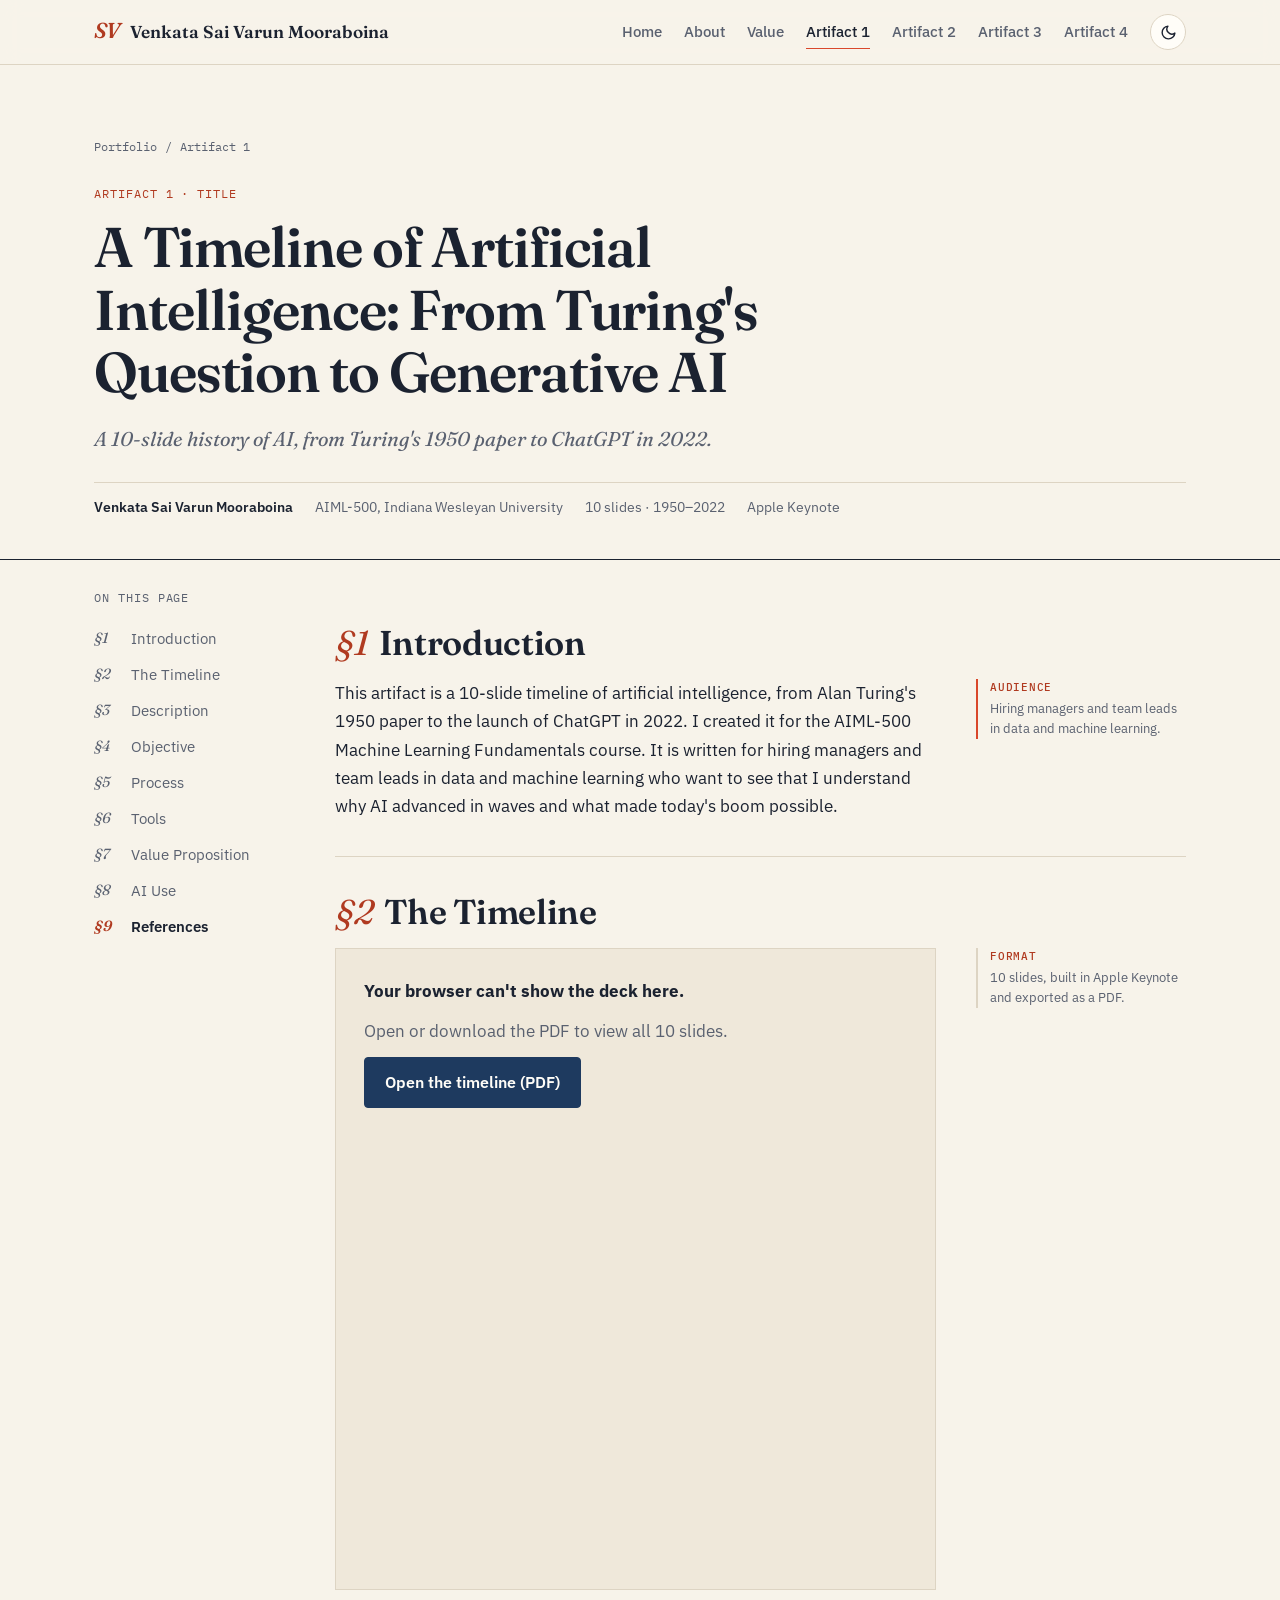
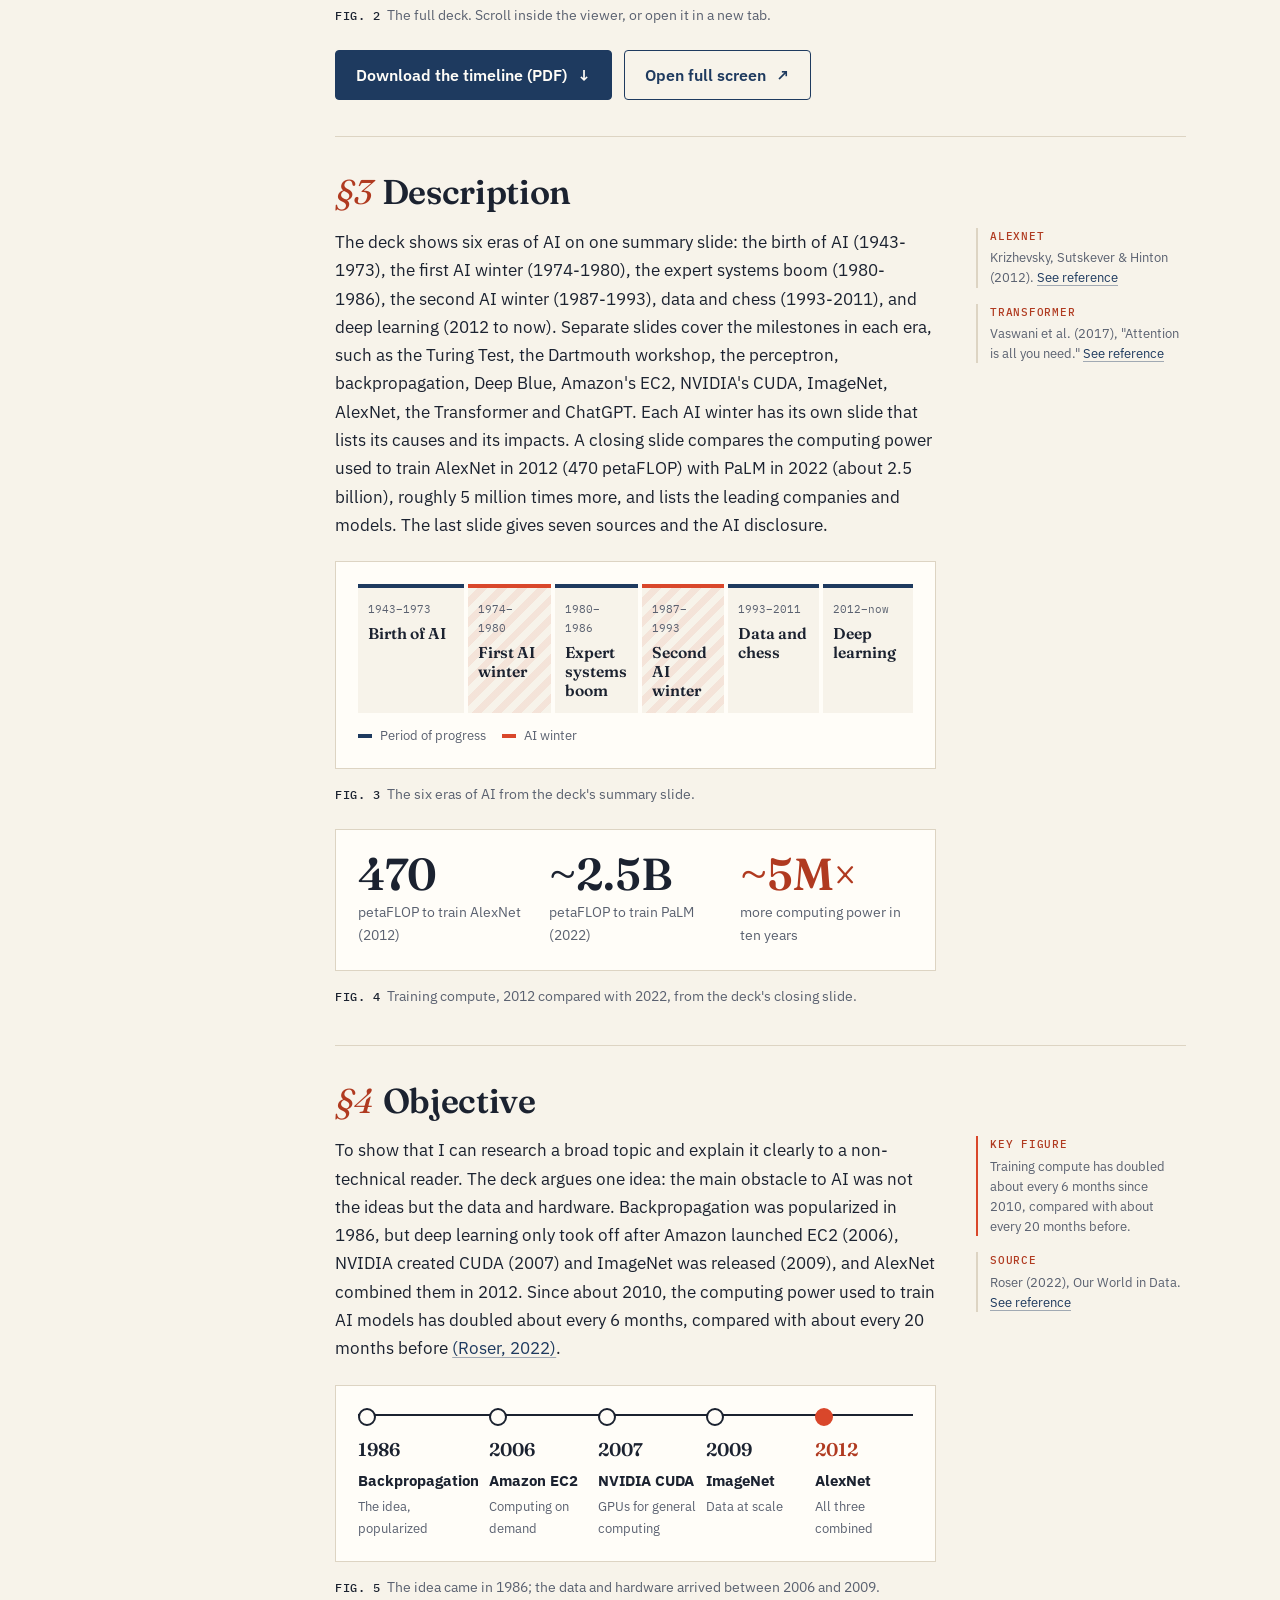
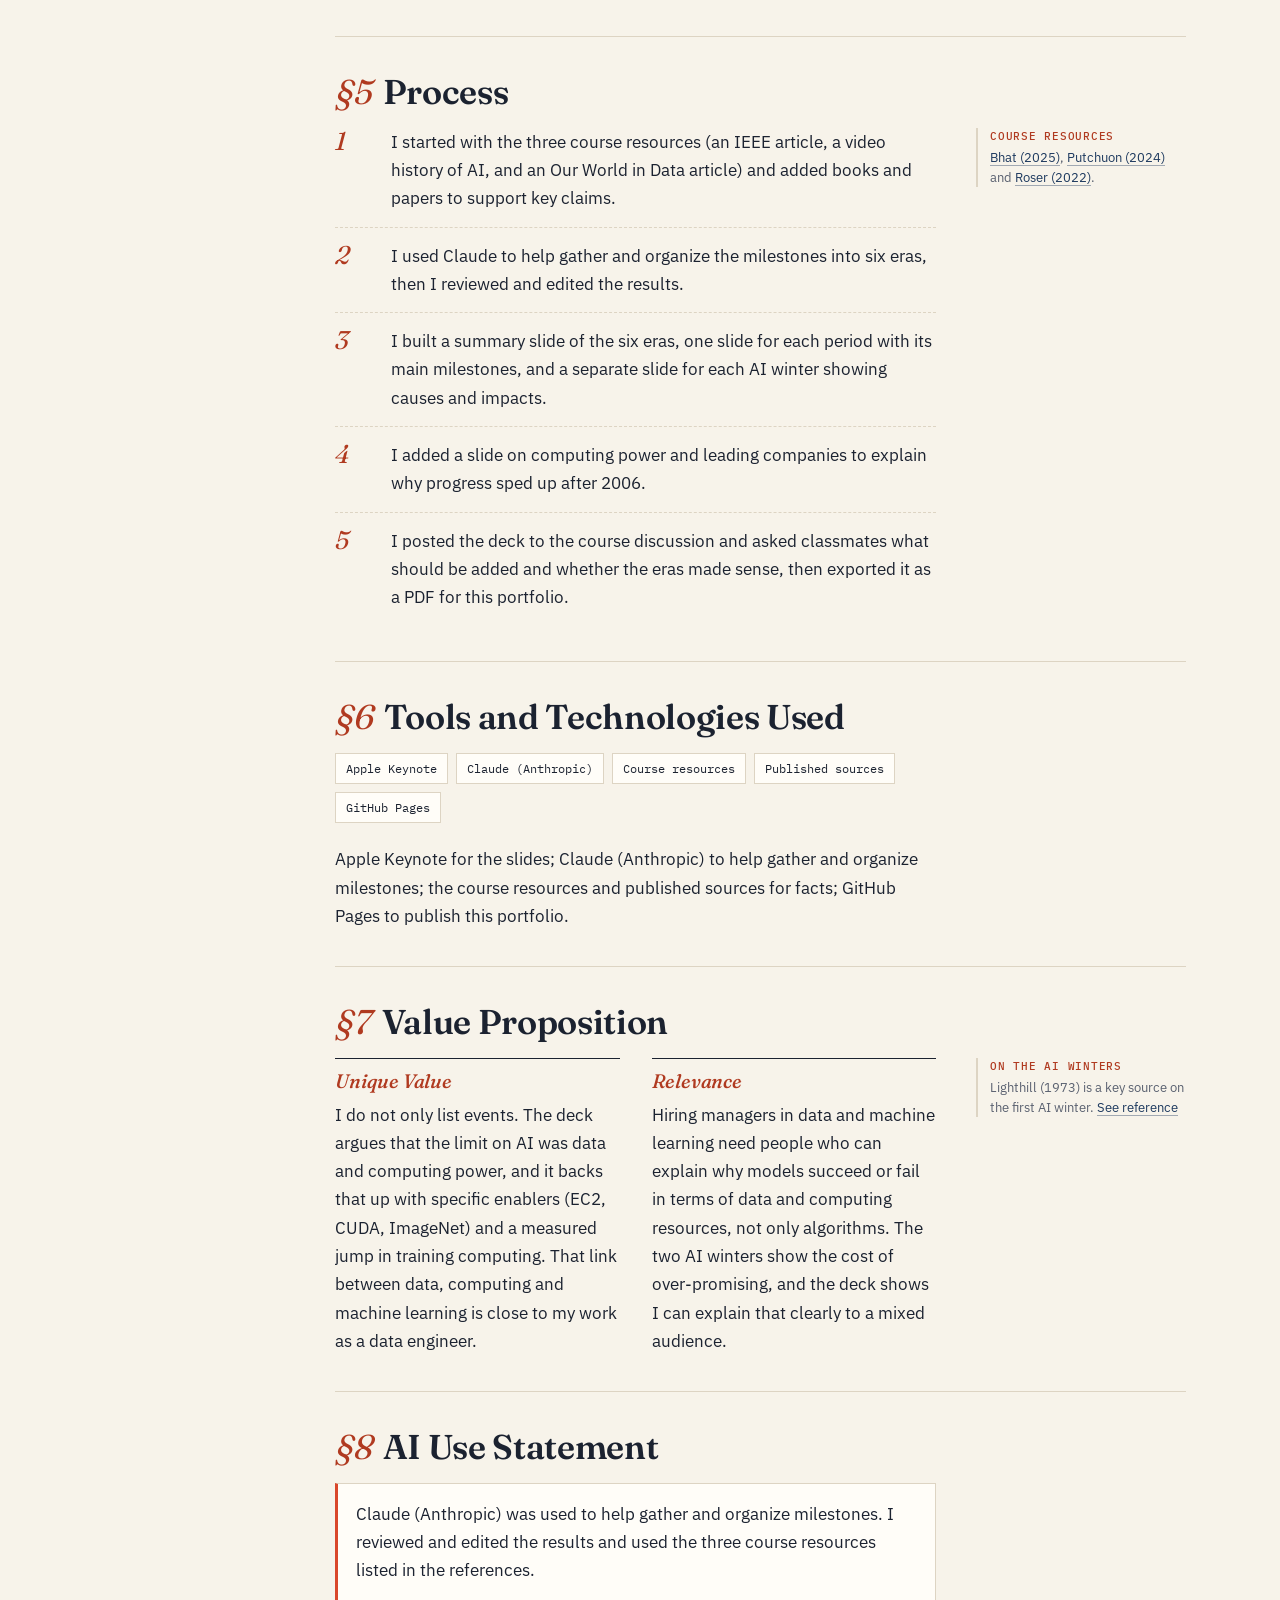
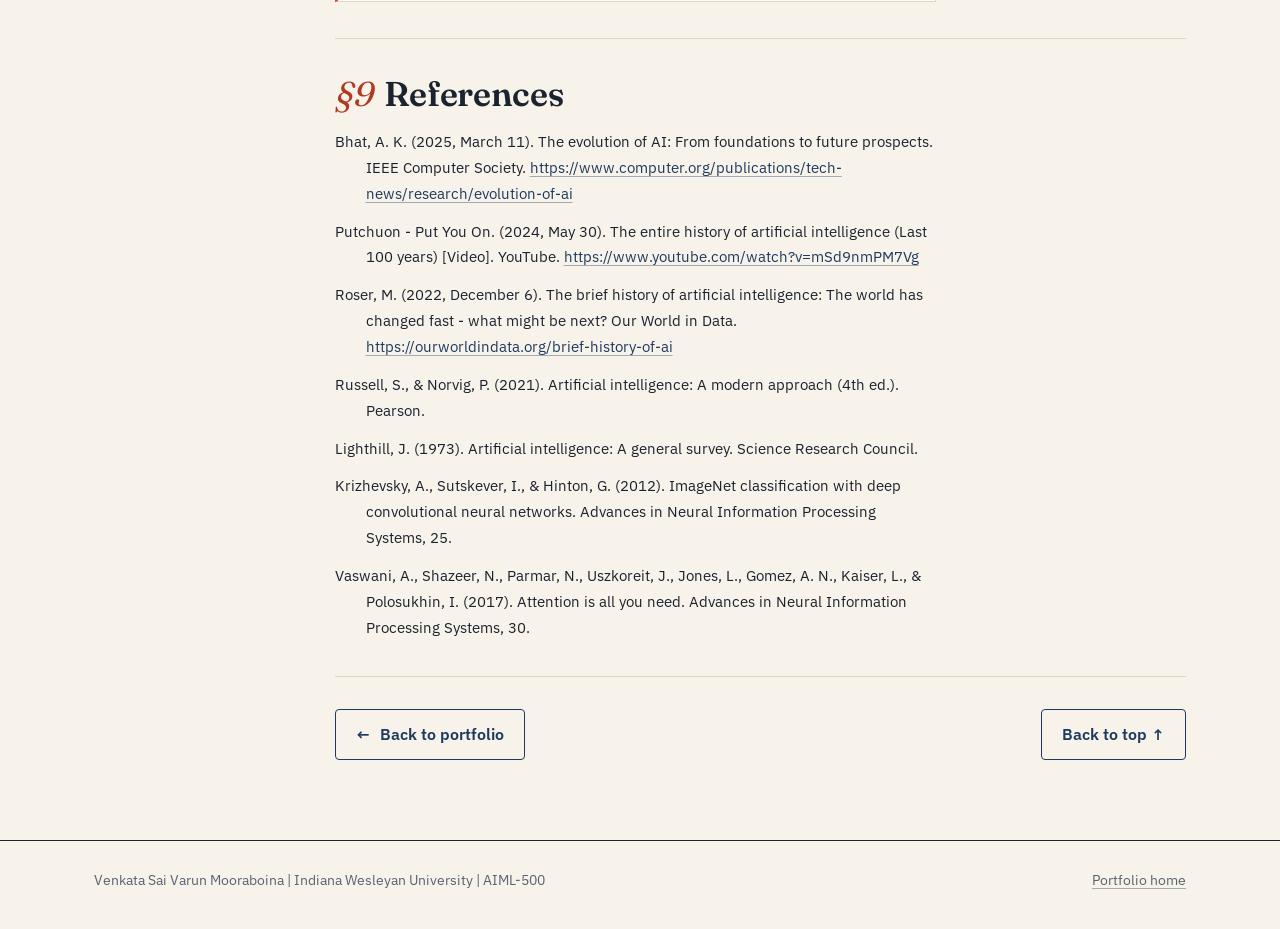
==== commit d2b5f63f: "artifact 4 for assignment 4.5" ====
--- a/artifact-1.html
+++ b/artifact-1.html
@@ -40,6 +40,7 @@
         <a href="artifact-1.html" aria-current="page">Artifact 1</a>
         <a href="artifact-2.html">Artifact 2</a>
         <a href="artifact-3.html">Artifact 3</a>
+        <a href="artifact-4.html">Artifact 4</a>
         <button class="theme-toggle" type="button" aria-label="Switch theme">
           <svg class="moon" viewBox="0 0 24 24" fill="none" stroke="currentColor" stroke-width="2"
             stroke-linecap="round" stroke-linejoin="round" aria-hidden="true">
